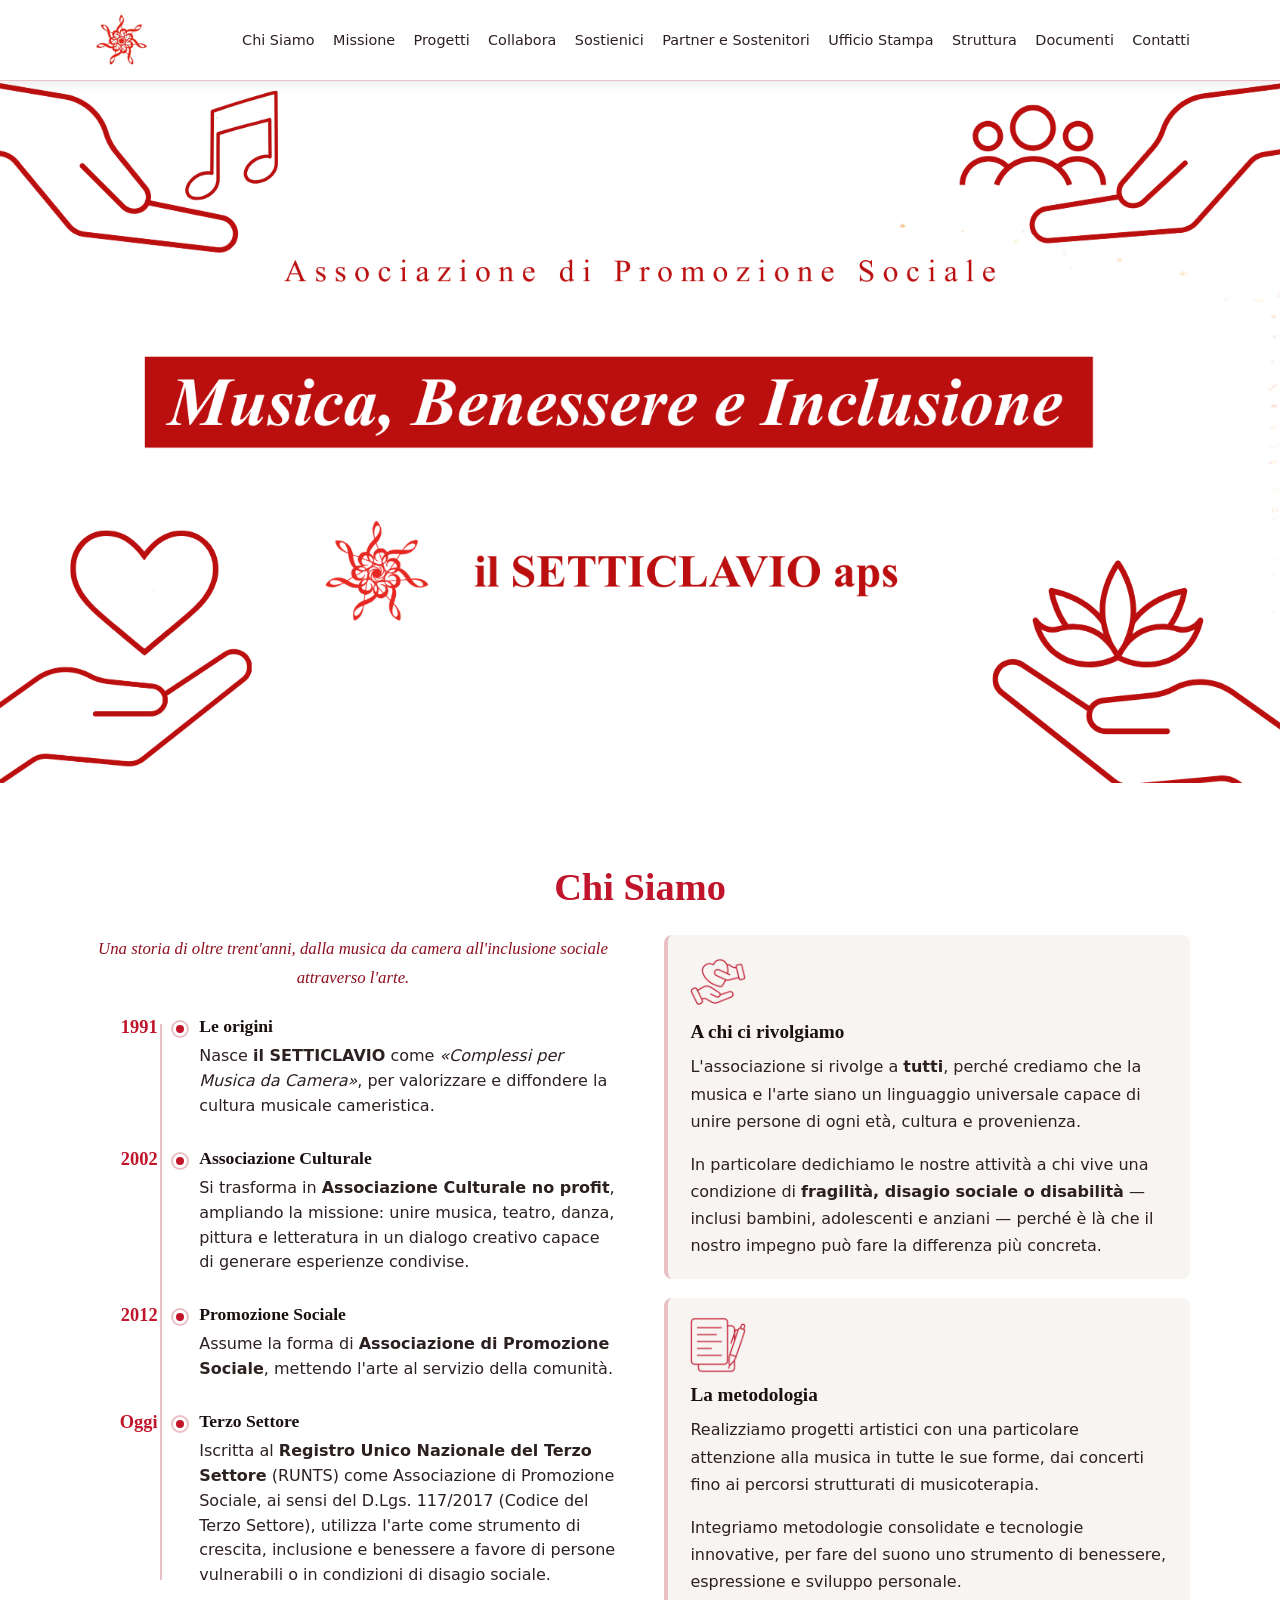
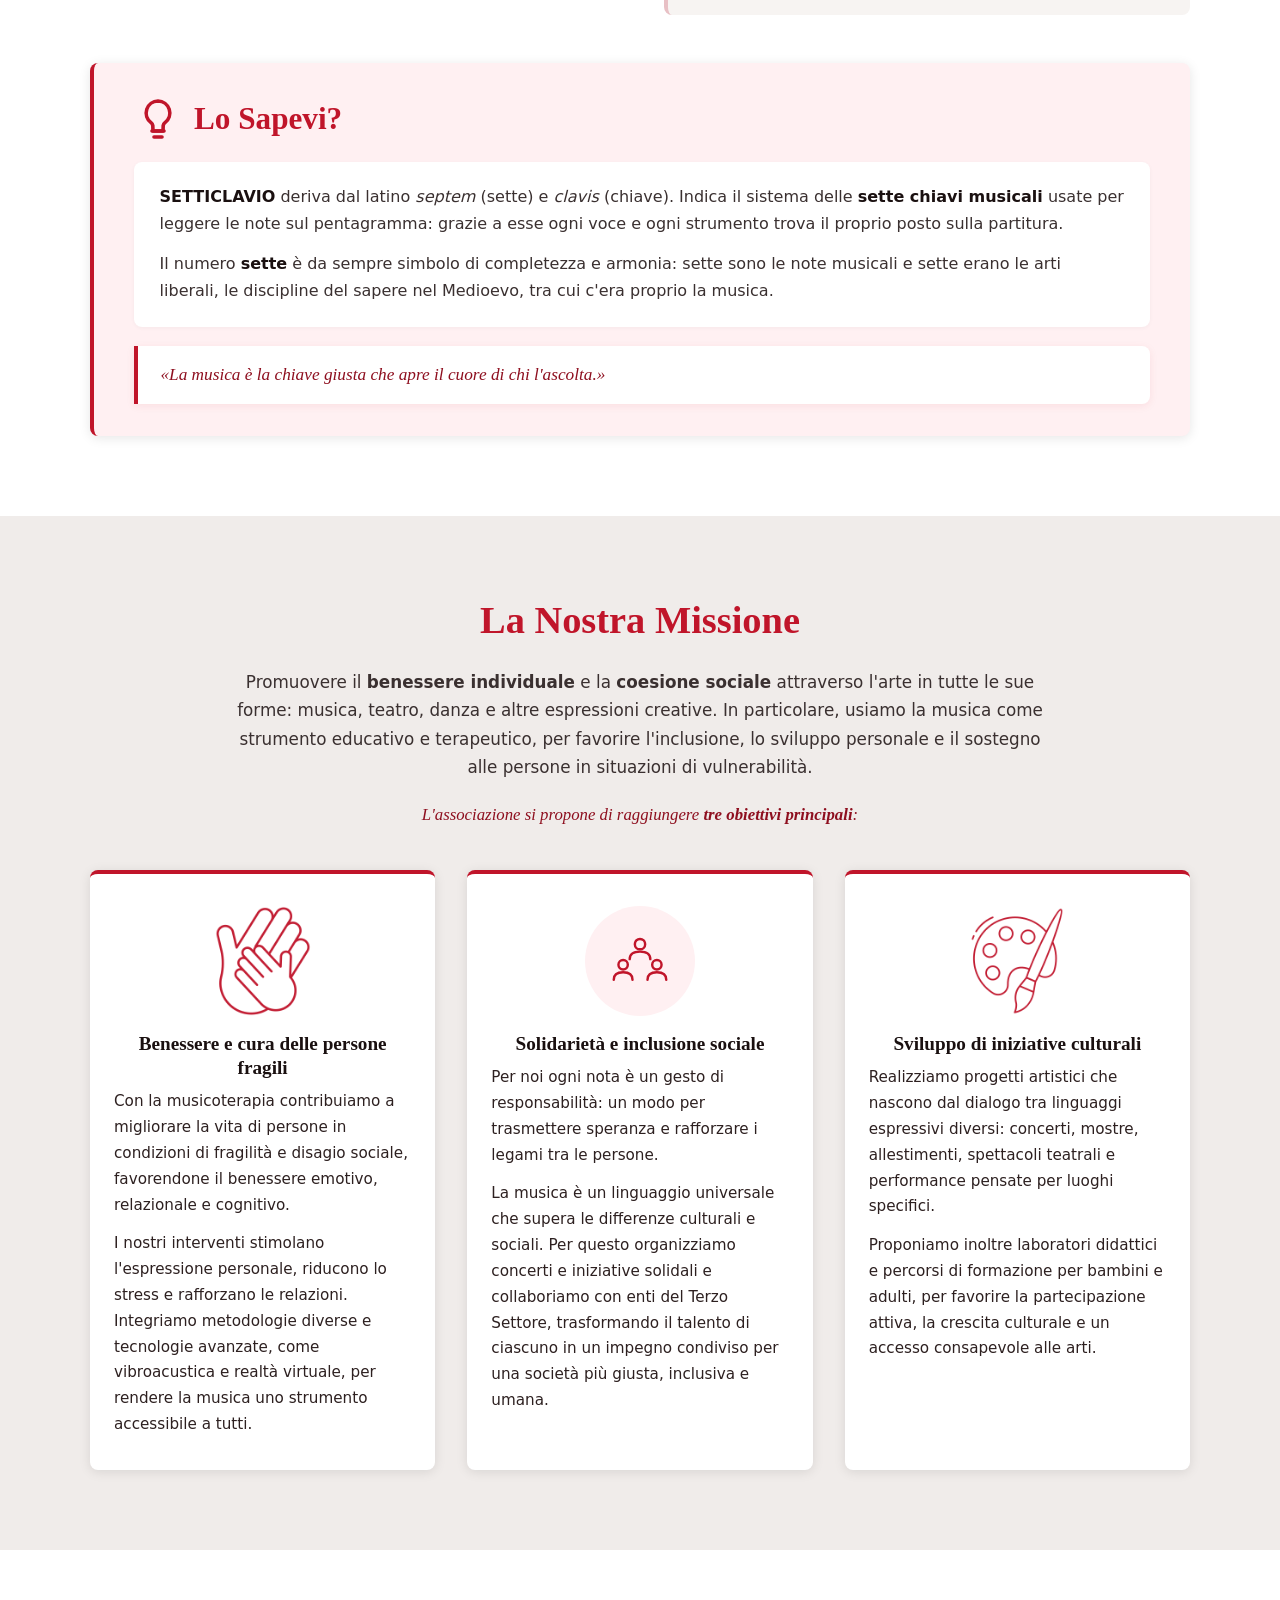
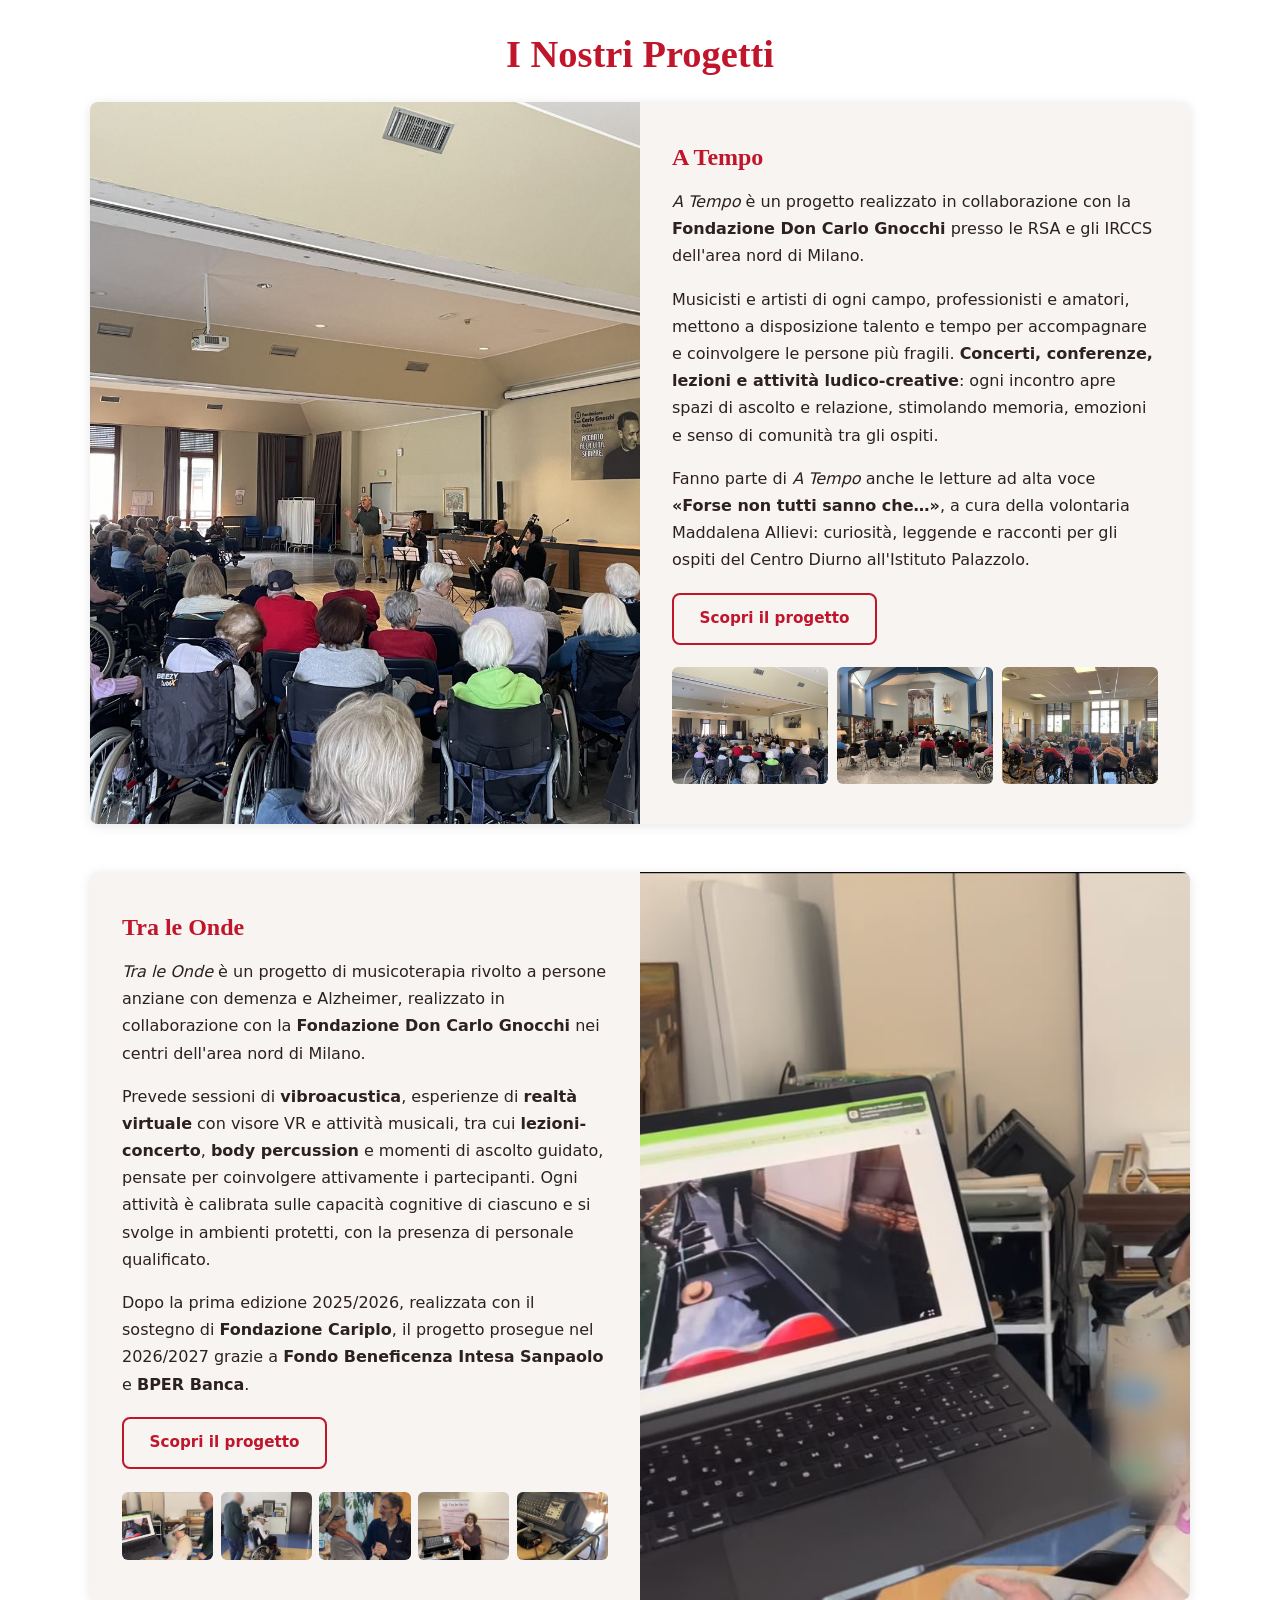
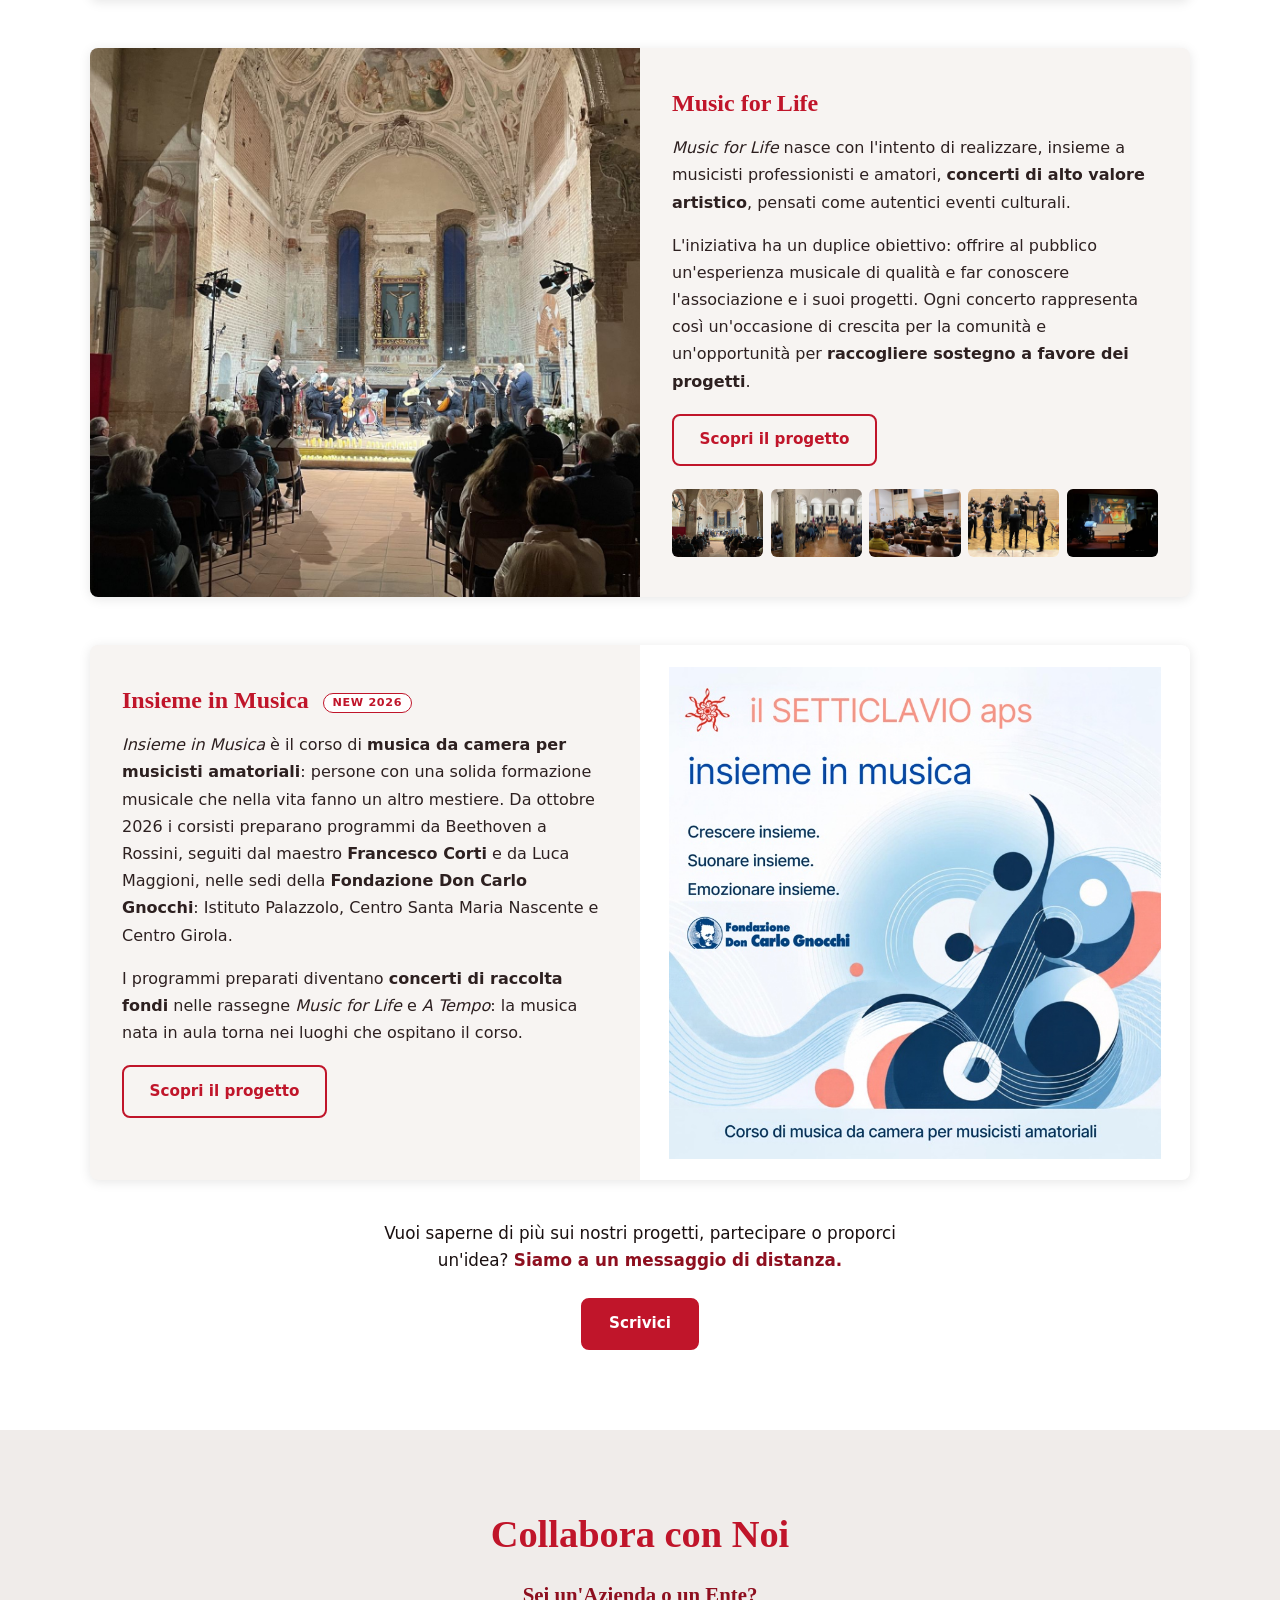
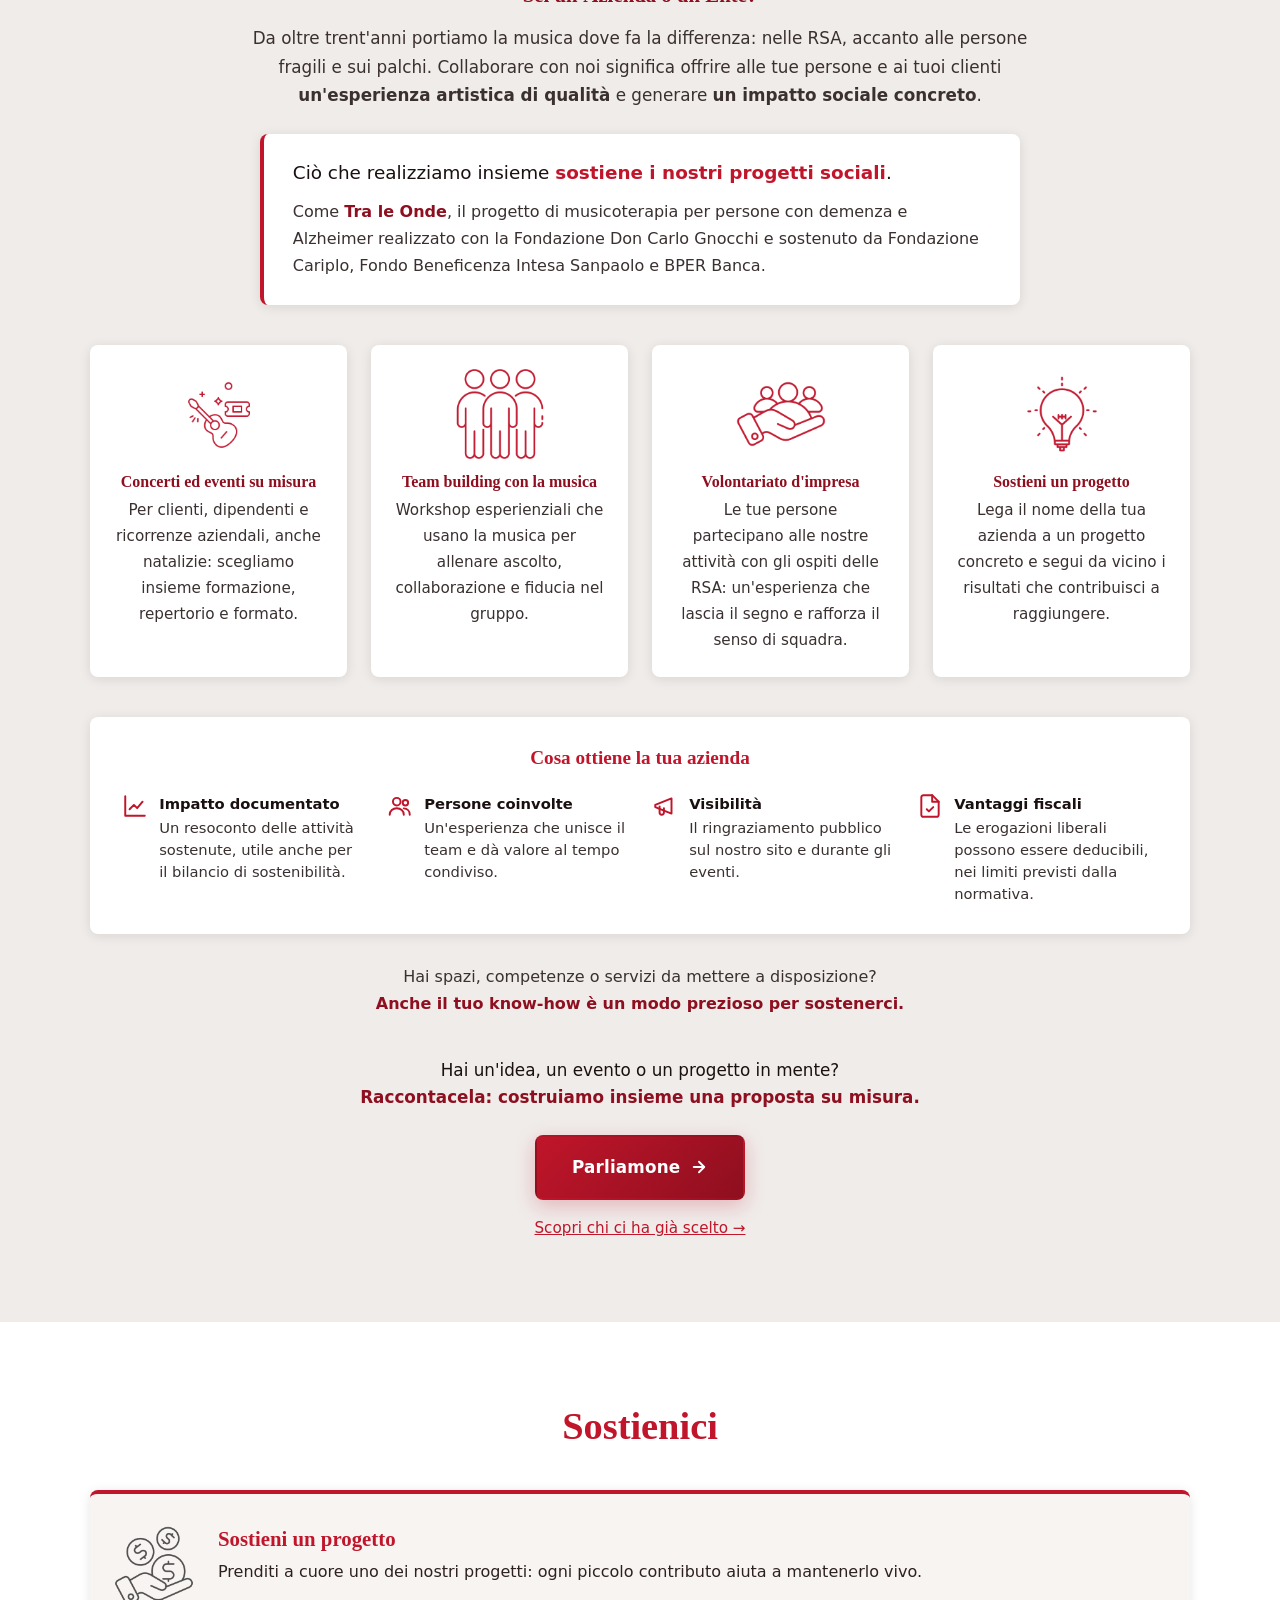
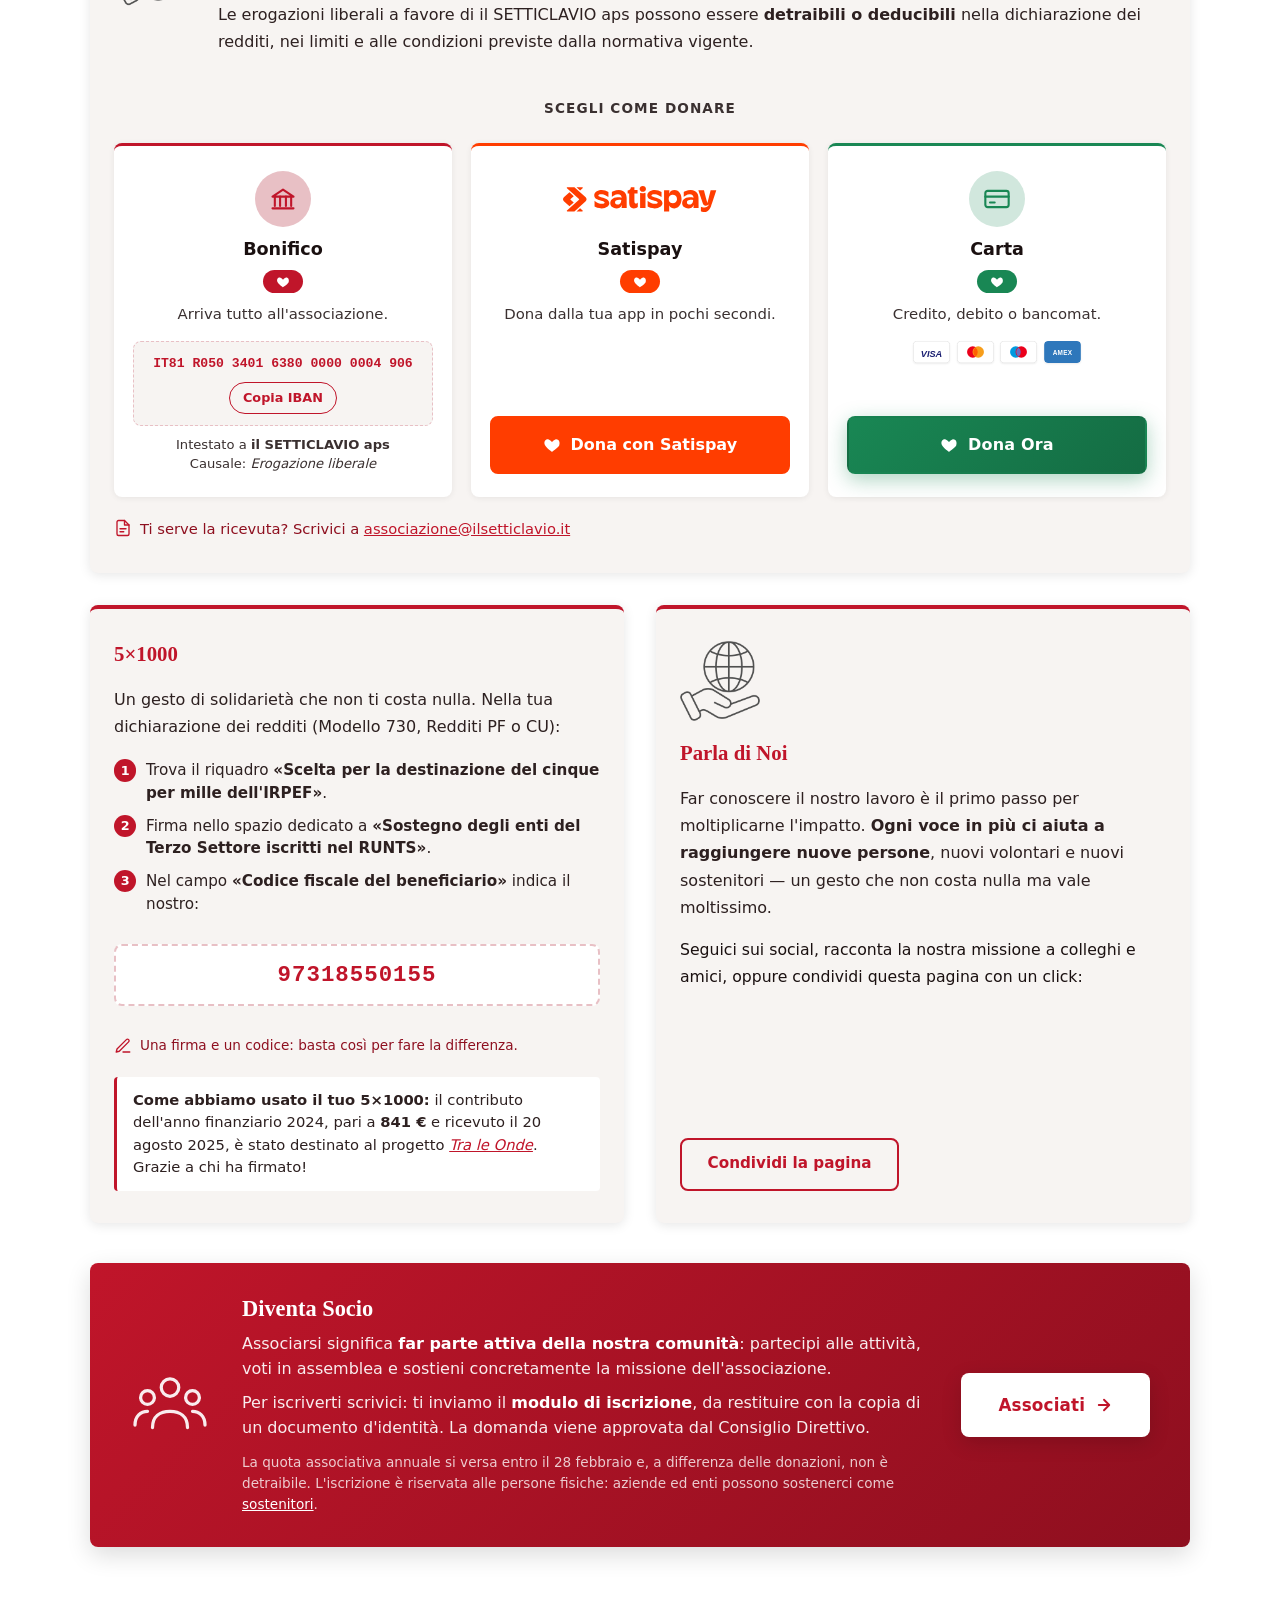
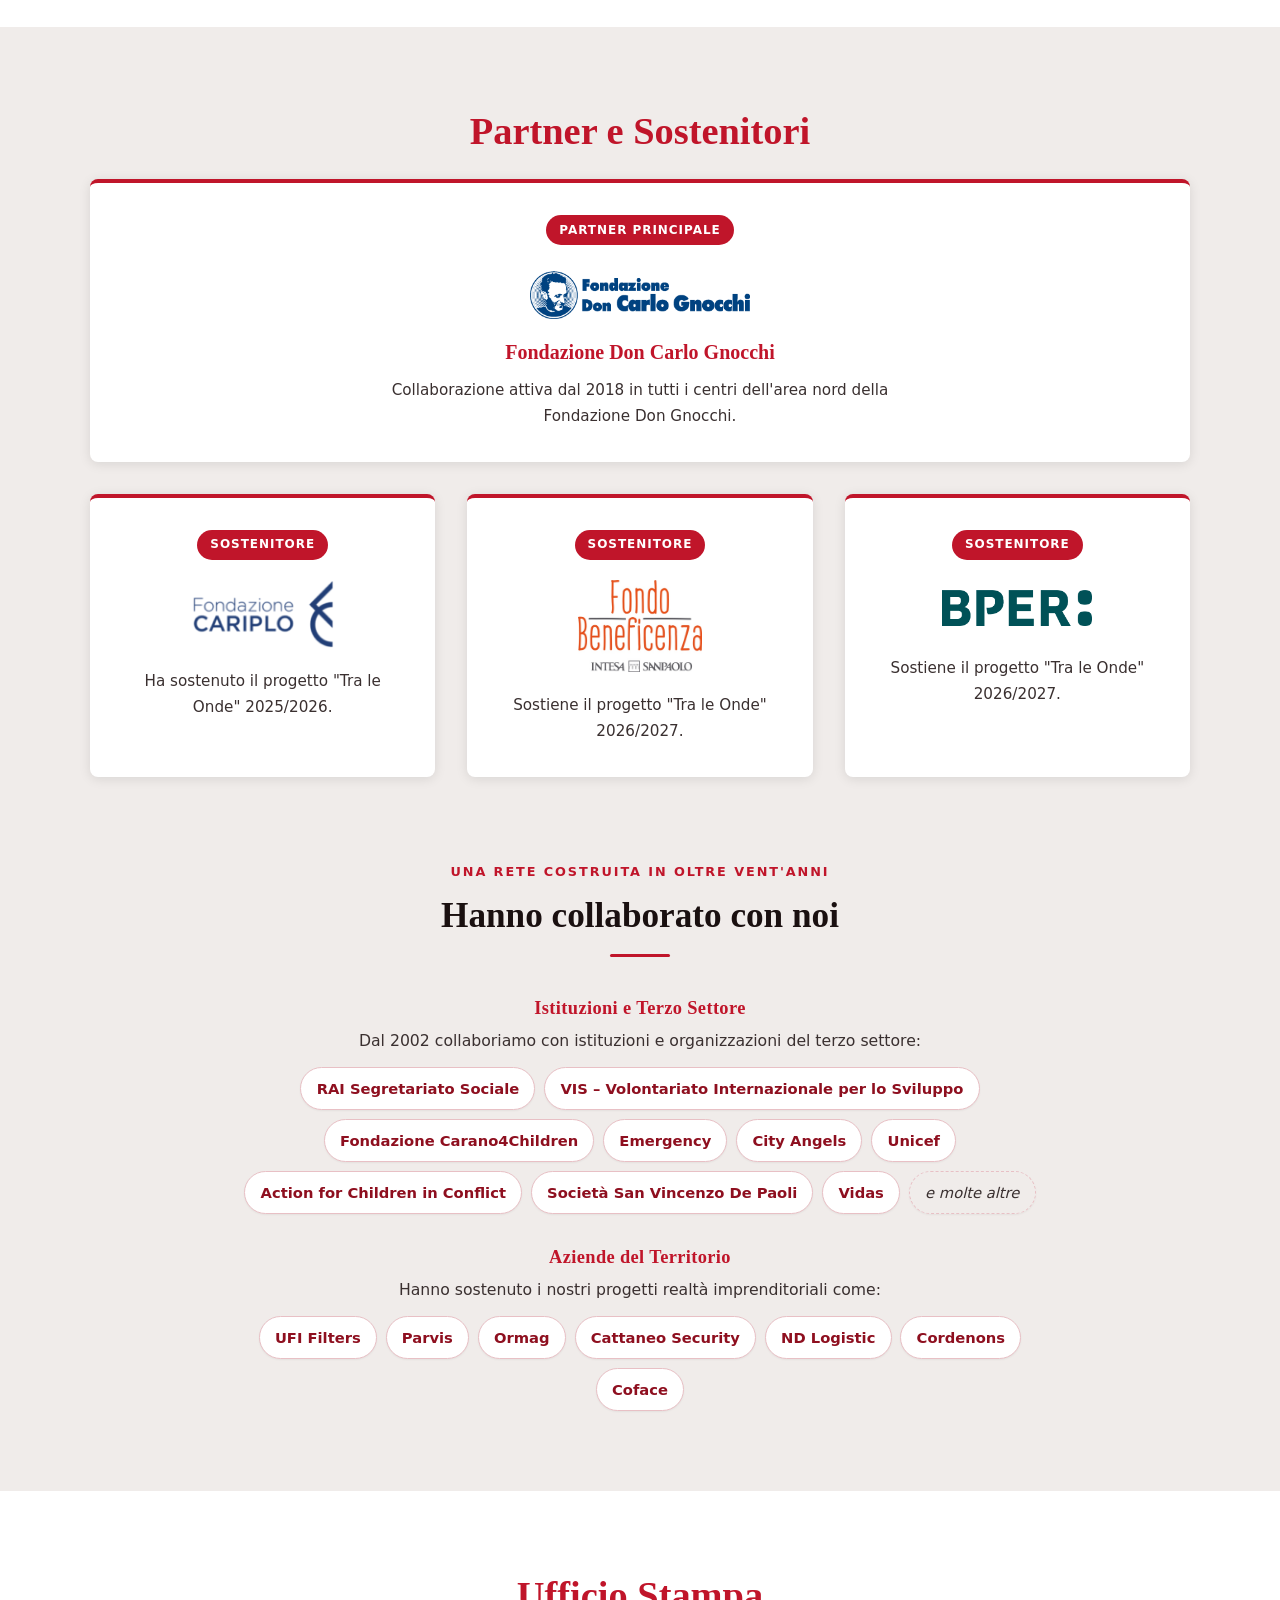
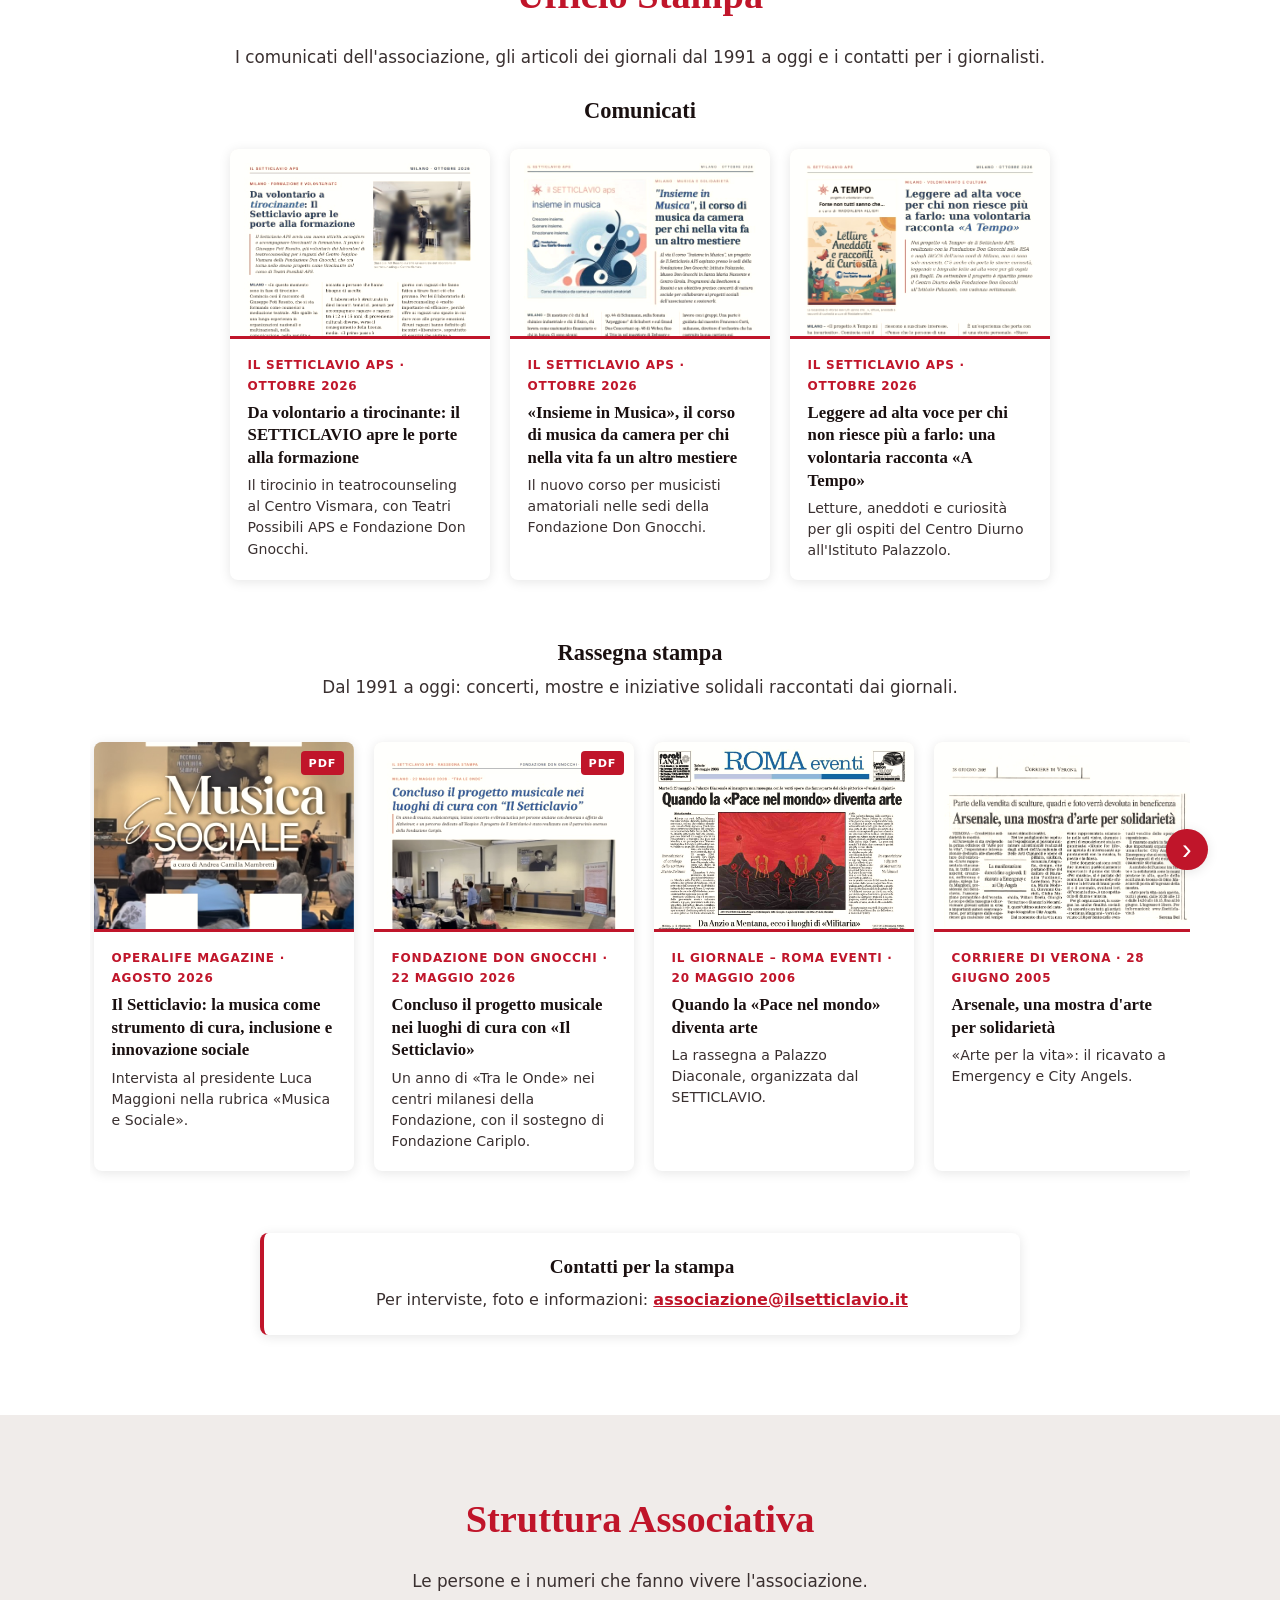
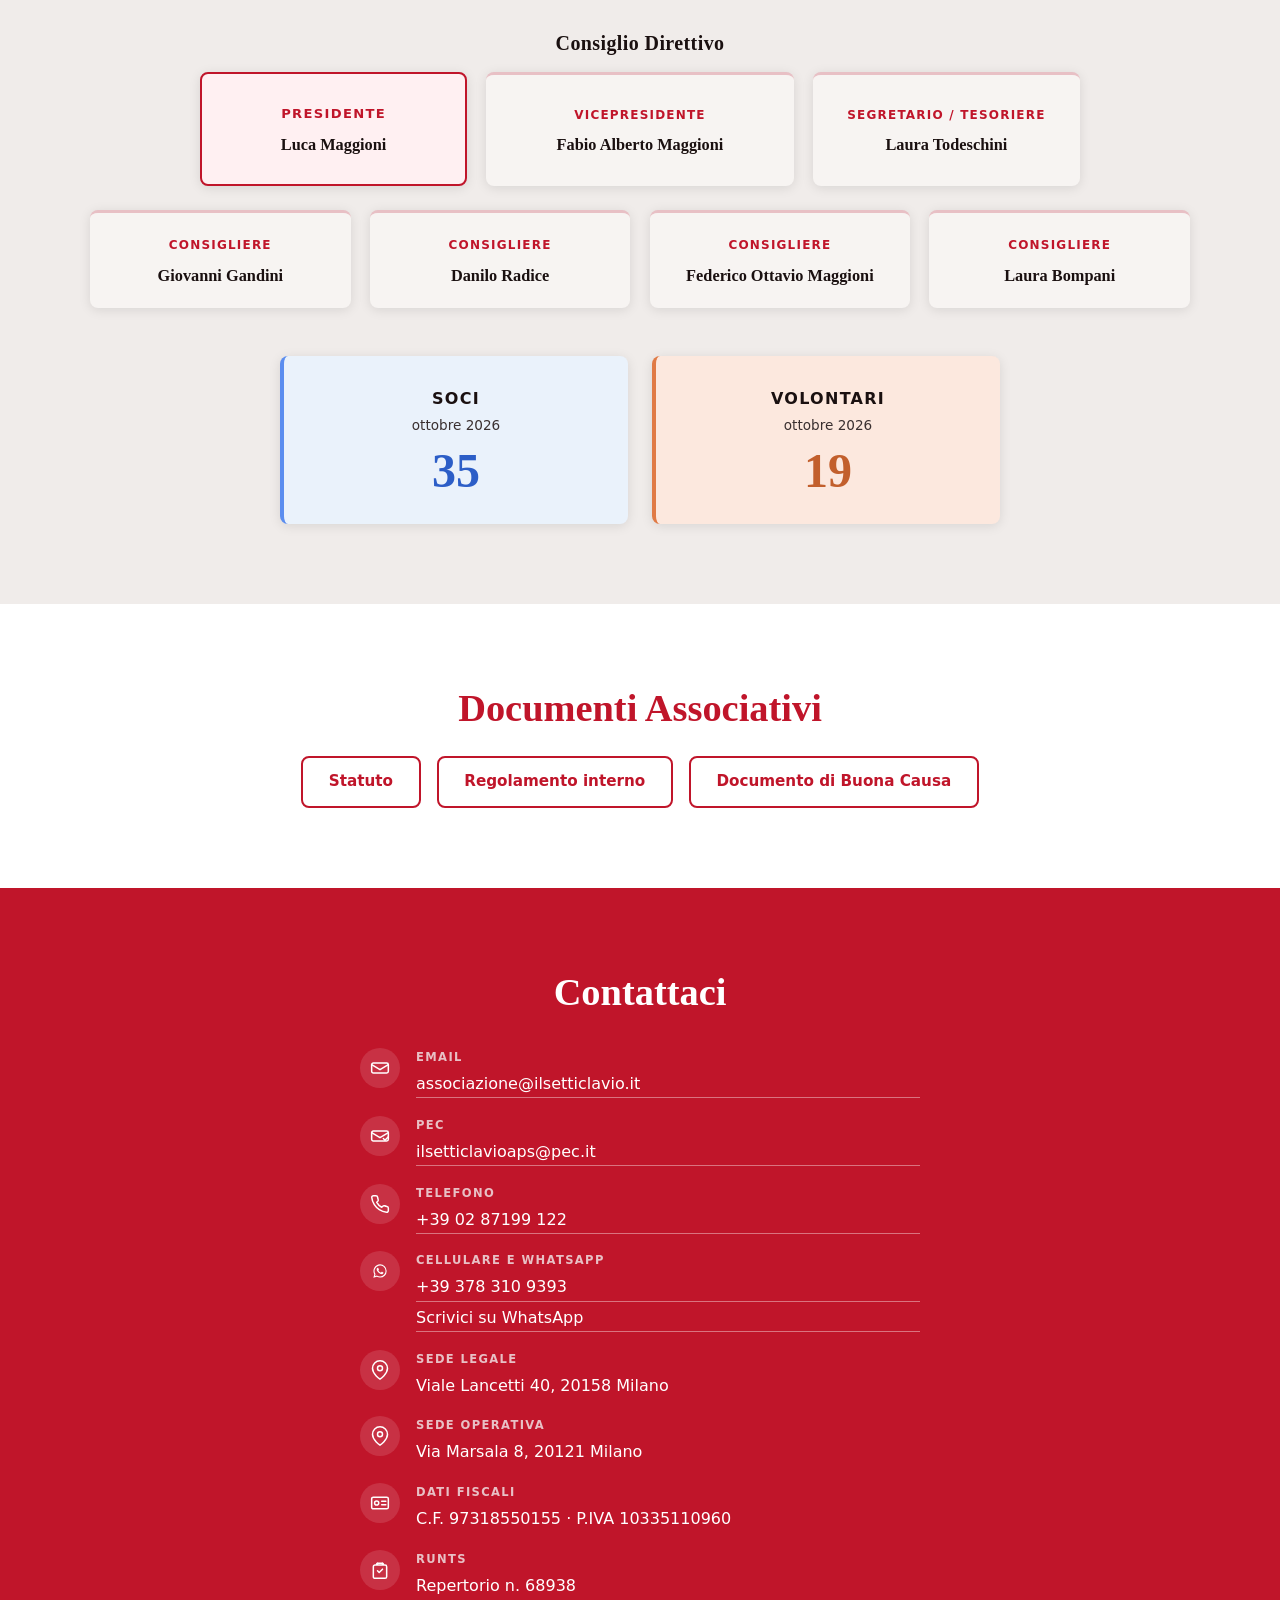
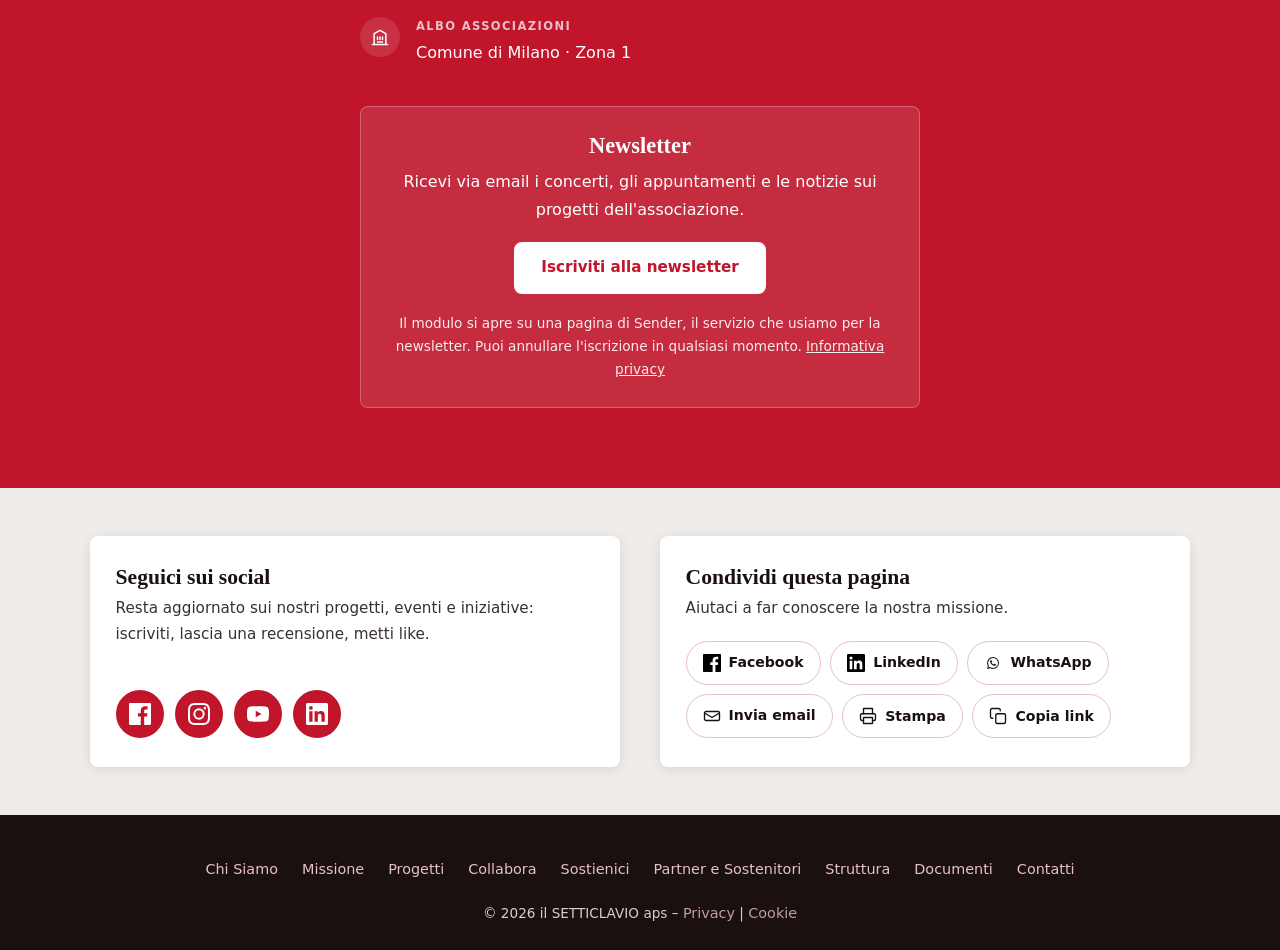
==== index.html @ abc51055 "Sito del SETTICLAVIO aps su GitHub Pages Prima pubblicazione su GitHub Pages con i file del sito di " ====
<!DOCTYPE html>
<html lang="it">
<head>
  <meta charset="UTF-8" />
  <meta name="viewport" content="width=device-width, initial-scale=1.0" />
  <title>il SETTICLAVIO aps – Musica, Benessere e Inclusione | Milano</title>
  <meta name="description" content="il SETTICLAVIO aps: musica e arte per benessere e inclusione a Milano. Musicoterapia, concerti e progetti per anziani, persone con demenza e Alzheimer." />
  <meta name="keywords" content="musicoterapia Milano, APS musica, inclusione sociale, benessere musica, Alzheimer musicoterapia, demenza musicoterapia, vibroacustica, audio binaurale, realtà virtuale terapia, concerti benefici, Fondazione Don Gnocchi, Fondazione Cariplo, terzo settore, RUNTS" />
  <meta name="author" content="il SETTICLAVIO aps" />
  <meta name="robots" content="index, follow, max-image-preview:large" />
  <meta name="theme-color" content="#c0152a" />

  <!-- Open Graph (Facebook, LinkedIn, WhatsApp) -->
  <meta property="og:site_name" content="il SETTICLAVIO aps" />
  <meta property="og:title" content="il SETTICLAVIO aps – Musica, Benessere e Inclusione" />
  <meta property="og:description" content="Promuoviamo benessere individuale e coesione sociale tramite musica, musicoterapia e arti. Progetti per anziani, persone con Alzheimer e fragilità a Milano." />
  <meta property="og:type" content="website" />
  <meta property="og:url" content="https://ilsetticlavio.it/" />
  <meta property="og:locale" content="it_IT" />
  <meta property="og:image" content="https://ilsetticlavio.it/assets/images/og-image-2026.jpg" />
  <meta property="og:image:width" content="1200" />
  <meta property="og:image:height" content="630" />
  <meta property="og:image:alt" content="il SETTICLAVIO aps – Musica, Benessere e Inclusione" />

  <!-- Twitter Card -->
  <meta name="twitter:card" content="summary_large_image" />
  <meta name="twitter:title" content="il SETTICLAVIO aps – Musica, Benessere e Inclusione" />
  <meta name="twitter:description" content="Musicoterapia immersiva, concerti benefici e progetti per anziani con Alzheimer e persone fragili. APS iscritta al RUNTS, Milano." />
  <meta name="twitter:image" content="https://ilsetticlavio.it/assets/images/og-image-2026.jpg" />

  <!-- Favicons -->
  <link rel="icon" href="favicon.ico" sizes="any" />
  <link rel="icon" type="image/png" sizes="32x32" href="assets/images/favicon-32x32.png" />
  <link rel="icon" type="image/png" sizes="16x16" href="assets/images/favicon-16x16.png" />
  <link rel="apple-touch-icon" sizes="180x180" href="assets/images/apple-touch-icon.png" />

  <link rel="canonical" href="https://ilsetticlavio.it/" />
  <link rel="stylesheet" href="assets/css/style.css?v=202611062003" />

  <!-- Schema.org NGO (NonprofitOrganization) -->
  <script type="application/ld+json">
{
  "@context": "https://schema.org",
  "@type": "NGO",
  "@id": "https://ilsetticlavio.it/#org",
  "name": "il SETTICLAVIO aps",
  "alternateName": "il SETTICLAVIO – Associazione di Promozione Sociale",
  "url": "https://ilsetticlavio.it",
  "logo": "https://ilsetticlavio.it/assets/images/Logo%20APS.jpg",
  "image": "https://ilsetticlavio.it/assets/images/og-image-2026.jpg",
  "description": "Associazione di Promozione Sociale iscritta al RUNTS che promuove benessere e inclusione sociale attraverso musica, musicoterapia e arti. Milano.",
  "email": "associazione@ilsetticlavio.it",
  "telephone": "+390287199122",
  "contactPoint": {
    "@type": "ContactPoint",
    "contactType": "ufficio stampa",
    "email": "associazione@ilsetticlavio.it",
    "availableLanguage": "it"
  },
  "taxID": "97318550155",
  "vatID": "10335110960",
  "foundingDate": "1991",
  "address": [
    {
      "@type": "PostalAddress",
      "name": "Sede legale",
      "streetAddress": "Viale Lancetti 40",
      "postalCode": "20158",
      "addressLocality": "Milano",
      "addressRegion": "MI",
      "addressCountry": "IT"
    },
    {
      "@type": "PostalAddress",
      "name": "Sede operativa",
      "streetAddress": "Via Marsala 8",
      "postalCode": "20121",
      "addressLocality": "Milano",
      "addressRegion": "MI",
      "addressCountry": "IT"
    }
  ],
  "areaServed": {
    "@type": "City",
    "name": "Milano"
  },
  "knowsAbout": [
    "Musicoterapia",
    "Vibroacustica",
    "Audio binaurale",
    "Realtà virtuale terapeutica",
    "Inclusione sociale",
    "Concerti benefici",
    "Musica e Alzheimer",
    "Musica da camera",
    "Team building musicale",
    "Volontariato d'impresa"
  ],
  "founder": {
    "@id": "https://www.lucamaggioni.it/#luca"
  },
  "member": {
    "@type": "OrganizationRole",
    "roleName": "Presidente",
    "member": {
      "@type": "Person",
      "@id": "https://www.lucamaggioni.it/#luca",
      "name": "Luca Maggioni",
      "jobTitle": "Presidente del SETTICLAVIO aps, violista, consulente musicale ed esperto di vibroacustica e realtà virtuale",
      "knowsAbout": [
        "Vibroacustica",
        "Realtà virtuale con visore VR",
        "Musicoterapia",
        "Consulenza musicale",
        "Viola"
      ],
      "url": "https://www.lucamaggioni.it/",
      "sameAs": [
        "https://www.linkedin.com/in/lucamaggionimusicista/",
        "https://incd.it/"
      ]
    }
  },
  "subjectOf": [
    {
      "@type": "CreativeWork",
      "name": "A Tempo",
      "description": "Concerti, conferenze, lezioni e attività creative per gli ospiti delle RSA e degli IRCCS della Fondazione Don Carlo Gnocchi, area nord di Milano."
    },
    {
      "@type": "CreativeWork",
      "name": "Tra le Onde",
      "description": "Musicoterapia per persone anziane con demenza e Alzheimer: vibroacustica, realtà virtuale, lezioni-concerto e ascolto guidato, con la Fondazione Don Carlo Gnocchi.",
      "subjectOf": [
        {
          "@type": "VideoObject",
          "name": "TRA LE ONDE",
          "description": "Fondazione Don Gnocchi Palazzolo mercoledì 22 maggio 2024 primo test di \"TRA LE ONDE\" un progetto di musicoterapia immersiva, esito positivo. Il progetto realizza percorsi di musicoterapia e vibroacustica immersiva rivolti ad anziani con Alzheimer e demenza ospitati nei nuclei…",
          "thumbnailUrl": "https://i.ytimg.com/vi/8dVuPHtarcw/hqdefault.jpg",
          "uploadDate": "2024-05-23T12:00:00+02:00",
          "contentUrl": "https://www.youtube.com/watch?v=8dVuPHtarcw",
          "embedUrl": "https://www.youtube.com/embed/8dVuPHtarcw",
          "duration": "PT180S"
        },
        {
          "@type": "VideoObject",
          "name": "Progetto \"Tra le onde\" Sessione di vibroacustica centro Palazzolo",
          "description": "Progetto \"Tra le onde\" Sessione di vibroacustica centro Palazzolo",
          "thumbnailUrl": "https://i.ytimg.com/vi/puft-iZfv_c/hqdefault.jpg",
          "uploadDate": "2026-05-22T12:00:00+02:00",
          "contentUrl": "https://www.youtube.com/watch?v=puft-iZfv_c",
          "embedUrl": "https://www.youtube.com/embed/puft-iZfv_c",
          "duration": "PT182S"
        },
        {
          "@type": "VideoObject",
          "name": "Progetto \"Tra le onde\" Sessione realtà virtuale centro Girola",
          "description": "Progetto \"Tra le onde\" Sessione realtà virtuale centro Girola",
          "thumbnailUrl": "https://i.ytimg.com/vi/lvRMrp0w3bg/hqdefault.jpg",
          "uploadDate": "2026-05-22T12:00:00+02:00",
          "contentUrl": "https://www.youtube.com/watch?v=lvRMrp0w3bg",
          "embedUrl": "https://www.youtube.com/embed/lvRMrp0w3bg",
          "duration": "PT63S"
        },
        {
          "@type": "VideoObject",
          "name": "Progetto \"Tra le onde\" centro Palazzolo sessione di realtà virtuale",
          "description": "Progetto \"Tra le onde\" centro Palazzolo sessione di realtà virtuale",
          "thumbnailUrl": "https://i.ytimg.com/vi/J92fRQUP9e0/hqdefault.jpg",
          "uploadDate": "2026-05-22T12:00:00+02:00",
          "contentUrl": "https://www.youtube.com/watch?v=J92fRQUP9e0",
          "embedUrl": "https://www.youtube.com/embed/J92fRQUP9e0",
          "duration": "PT128S"
        },
        {
          "@type": "VideoObject",
          "name": "Progetto Tra le Onde intervista a Vanessa Grieco musicoterapeuta.",
          "description": "Progetto Tra le Onde intervista a Vanessa Grieco musicoterapeuta.",
          "thumbnailUrl": "https://i.ytimg.com/vi/wjMnZjuZ25E/hqdefault.jpg",
          "uploadDate": "2025-12-17T12:00:00+01:00",
          "contentUrl": "https://www.youtube.com/watch?v=wjMnZjuZ25E",
          "embedUrl": "https://www.youtube.com/embed/wjMnZjuZ25E",
          "duration": "PT177S"
        },
        {
          "@type": "VideoObject",
          "name": "Intervista a Gianni Gandini musicista e musicoterapista coordinatore del progetto",
          "description": "Intervista a Gianni Gandini musicista e musicoterapista coordinatore del progetto",
          "thumbnailUrl": "https://i.ytimg.com/vi/sRH_d8bfVvg/hqdefault.jpg",
          "uploadDate": "2026-05-22T12:00:00+02:00",
          "contentUrl": "https://www.youtube.com/watch?v=sRH_d8bfVvg",
          "embedUrl": "https://www.youtube.com/embed/sRH_d8bfVvg",
          "duration": "PT212S"
        }
      ]
    },
    {
      "@type": "CreativeWork",
      "name": "Music for Life",
      "description": "Concerti di alto valore artistico con musicisti professionisti e amatori, per raccogliere sostegno ai progetti dell'associazione."
    },
    {
      "@type": "CreativeWork",
      "name": "Insieme in Musica",
      "description": "Corso di musica da camera per musicisti amatoriali nelle sedi della Fondazione Don Carlo Gnocchi, dal 2026."
    }
  ],
  "sameAs": [
    "https://www.facebook.com/ilsetticlavioaps/",
    "https://www.instagram.com/ilsetticlavioaps/",
    "https://www.youtube.com/channel/UCIvSJoJzQL6KwwIrzW5JLLg"
  ]
}
</script>
</head>

<body>

  <!-- ========== HEADER ========== -->
  <header class="site-header" id="top">
    <div class="container header-inner">
      <a href="#top" class="logo" aria-label="il SETTICLAVIO aps – homepage">
        <img src="assets/images/logo-header.jpg" alt="il SETTICLAVIO aps – logo" width="66" height="56" />
      </a>

      <button class="nav-toggle" id="navToggle" aria-expanded="false" aria-controls="mainNav" aria-label="Apri menu">
        <span></span><span></span><span></span>
      </button>

      <nav class="main-nav" id="mainNav" aria-label="Navigazione principale">
        <ul>
          <li><a href="#chi-siamo">Chi Siamo</a></li>
          <li><a href="#missione">Missione</a></li>
          <li><a href="#progetti">Progetti</a></li>
          <li><a href="#collabora">Collabora</a></li>
          <li><a href="#sostienici">Sostienici</a></li>
          <li><a href="#partner">Partner e Sostenitori</a></li>
          <li><a href="#ufficio-stampa">Ufficio Stampa</a></li>
          <li><a href="#struttura">Struttura</a></li>
          <li><a href="#documenti">Documenti</a></li>
          <li><a href="#contatti">Contatti</a></li>
        </ul>
      </nav>
    </div>
  </header>

  <main id="main">

    <!-- ========== HERO ========== -->
    <section class="hero" aria-label="Sezione introduttiva">
      <h1 class="sr-only">Musica, Benessere e Inclusione</h1>
      <img class="hero-image"
           src="assets/images/Home_aps.png"
           alt="il SETTICLAVIO – Musica, Benessere e Inclusione"
           width="1694" height="929"
           fetchpriority="high" />
    </section>

    <!-- ========== CHI SIAMO ========== -->
    <section class="section" id="chi-siamo">
      <div class="container">
        <h2>Chi Siamo</h2>
        <div class="two-col">
          <div>
            <p class="section-lead">Una storia di oltre trent'anni, dalla musica da camera all'inclusione sociale attraverso l'arte.</p>
            <ol class="timeline">
              <li>
                <span class="timeline-year">1991</span>
                <div class="timeline-body">
                  <h3>Le origini</h3>
                  <p>Nasce <strong>il SETTICLAVIO</strong> come <em>«Complessi per Musica da Camera»</em>, per valorizzare e diffondere la cultura musicale cameristica.</p>
                </div>
              </li>
              <li>
                <span class="timeline-year">2002</span>
                <div class="timeline-body">
                  <h3>Associazione Culturale</h3>
                  <p>Si trasforma in <strong>Associazione Culturale no profit</strong>, ampliando la missione: unire musica, teatro, danza, pittura e letteratura in un dialogo creativo capace di generare esperienze condivise.</p>
                </div>
              </li>
              <li>
                <span class="timeline-year">2012</span>
                <div class="timeline-body">
                  <h3>Promozione Sociale</h3>
                  <p>Assume la forma di <strong>Associazione di Promozione Sociale</strong>, mettendo l'arte al servizio della comunità.</p>
                </div>
              </li>
              <li>
                <span class="timeline-year">Oggi</span>
                <div class="timeline-body">
                  <h3>Terzo Settore</h3>
                  <p>Iscritta al <strong>Registro Unico Nazionale del Terzo Settore</strong> (RUNTS) come Associazione di Promozione Sociale, ai sensi del D.Lgs. 117/2017 (Codice del Terzo Settore), utilizza l'arte come strumento di crescita, inclusione e benessere a favore di persone vulnerabili o in condizioni di disagio sociale.</p>
                </div>
              </li>
            </ol>
          </div>
          <div class="cards-small">
            <div class="card-small">
              <img class="card-icon" src="assets/images/Chi-Sosteniamo-il-SETTICLAVIO-aps.png" alt="Chi sosteniamo: anziani, persone con demenza, Alzheimer e fragilità" loading="lazy" />
              <h3>A chi ci rivolgiamo</h3>
              <p>L'associazione si rivolge a <strong>tutti</strong>, perché crediamo che la musica e l'arte siano un linguaggio universale capace di unire persone di ogni età, cultura e provenienza.</p>
              <p>In particolare dedichiamo le nostre attività a chi vive una condizione di <strong>fragilità, disagio sociale o disabilità</strong> — inclusi bambini, adolescenti e anziani — perché è là che il nostro impegno può fare la differenza più concreta.</p>
            </div>
            <div class="card-small">
              <img class="card-icon" src="assets/images/La-Metodologia-il-SETTICLAVIO-aps.png" alt="La metodologia del SETTICLAVIO aps: musica, musicoterapia e arte" loading="lazy" />
              <h3>La metodologia</h3>
              <p>Realizziamo progetti artistici con una particolare attenzione alla musica in tutte le sue forme, dai concerti fino ai percorsi strutturati di musicoterapia.</p>
              <p>Integriamo metodologie consolidate e tecnologie innovative, per fare del suono uno strumento di benessere, espressione e sviluppo personale.</p>
            </div>
          </div>
        </div>

        <aside class="did-you-know" aria-label="Curiosità sul nome SETTICLAVIO">
          <h3 class="dyk-title">
            <svg class="dyk-icon" width="48" height="48" viewBox="0 0 24 24" fill="none" stroke="currentColor" stroke-width="1.8" stroke-linecap="round" stroke-linejoin="round" aria-hidden="true">
              <path d="M9 18h6"/>
              <path d="M10 21h4"/>
              <path d="M12 3a6 6 0 0 0-3.5 10.8c.5.4.8.9.9 1.5L9.5 18h5l.1-2.7c.1-.6.4-1.1.9-1.5A6 6 0 0 0 12 3z"/>
            </svg>
            Lo Sapevi?
          </h3>
          <div class="dyk-body">
            <p><strong>SETTICLAVIO</strong> deriva dal latino <em>septem</em> (sette) e <em>clavis</em> (chiave). Indica il sistema delle <strong>sette chiavi musicali</strong> usate per leggere le note sul pentagramma: grazie a esse ogni voce e ogni strumento trova il proprio posto sulla partitura.</p>
            <p>Il numero <strong>sette</strong> è da sempre simbolo di completezza e armonia: sette sono le note musicali e sette erano le arti liberali, le discipline del sapere nel Medioevo, tra cui c'era proprio la musica.</p>
          </div>
          <blockquote class="setticlavio-quote">«La musica è la chiave giusta che apre il cuore di chi l'ascolta.»</blockquote>
        </aside>
      </div>
    </section>

    <!-- ========== VALORI ========== -->
    <section class="section section-alt" id="missione" aria-label="La nostra missione">
      <div class="container">
        <h2>La Nostra Missione</h2>
        <p class="section-intro">Promuovere il <strong>benessere individuale</strong> e la <strong>coesione sociale</strong> attraverso l'arte in tutte le sue forme: musica, teatro, danza e altre espressioni creative. In particolare, usiamo la musica come strumento educativo e terapeutico, per favorire l'inclusione, lo sviluppo personale e il sostegno alle persone in situazioni di vulnerabilità.</p>
        <p class="section-lead">L'associazione si propone di raggiungere <strong>tre obiettivi principali</strong>:</p>
        <div class="three-col">
          <div class="value-card">
            <img class="value-img" src="assets/images/benessere-e-cura-persone-fragili-il-SETTICLAVIO-aps.png" alt="Benessere e cura delle persone fragili con la musica" loading="lazy" />
            <h3>Benessere e cura delle persone fragili</h3>
            <p>Con la musicoterapia contribuiamo a migliorare la vita di persone in condizioni di fragilità e disagio sociale, favorendone il benessere emotivo, relazionale e cognitivo.</p>
            <p>I nostri interventi stimolano l'espressione personale, riducono lo stress e rafforzano le relazioni. Integriamo metodologie diverse e tecnologie avanzate, come vibroacustica e realtà virtuale, per rendere la musica uno strumento accessibile a tutti.</p>
          </div>
          <div class="value-card">
            <div class="value-icon" aria-hidden="true">
              <svg xmlns="http://www.w3.org/2000/svg" viewBox="0 0 64 64" fill="none" stroke="currentColor" stroke-width="2.6" stroke-linecap="round" stroke-linejoin="round">
                <circle cx="32" cy="14" r="5.5"/>
                <path d="M21 30 C 21 24, 26 22, 32 22 C 38 22, 43 24, 43 30"/>
                <circle cx="14" cy="36" r="5"/>
                <path d="M4 52 C 4 46, 9 44, 14 44 C 19 44, 24 46, 24 52"/>
                <circle cx="50" cy="36" r="5"/>
                <path d="M40 52 C 40 46, 45 44, 50 44 C 55 44, 60 46, 60 52"/>
              </svg>
            </div>
            <h3>Solidarietà e inclusione sociale</h3>
            <p>Per noi ogni nota è un gesto di responsabilità: un modo per trasmettere speranza e rafforzare i legami tra le persone.</p>
            <p>La musica è un linguaggio universale che supera le differenze culturali e sociali. Per questo organizziamo concerti e iniziative solidali e collaboriamo con enti del Terzo Settore, trasformando il talento di ciascuno in un impegno condiviso per una società più giusta, inclusiva e umana.</p>
          </div>
          <div class="value-card">
            <img class="value-img" src="assets/images/iniziative-culturali-il-SETTICLAVIO-aps.png" alt="Iniziative culturali del SETTICLAVIO aps a Milano" loading="lazy" />
            <h3>Sviluppo di iniziative culturali</h3>
            <p>Realizziamo progetti artistici che nascono dal dialogo tra linguaggi espressivi diversi: concerti, mostre, allestimenti, spettacoli teatrali e performance pensate per luoghi specifici.</p>
            <p>Proponiamo inoltre laboratori didattici e percorsi di formazione per bambini e adulti, per favorire la partecipazione attiva, la crescita culturale e un accesso consapevole alle arti.</p>
          </div>
        </div>
      </div>
    </section>

    <!-- ========== PROGETTI ========== -->
    <section class="section" id="progetti">
      <div class="container">
        <h2>I Nostri Progetti</h2>
        <div class="project-list">

          <article class="project-card">
            <a class="project-img project-img--photo" href="assets/images/progetti/a-tempo/concerto-centro-girola.jpg" data-gallery="a-tempo" data-caption="Concerto per gli ospiti del Centro Girola – Fondazione Don Gnocchi, Milano" style="background-image: url('assets/images/progetti/a-tempo/concerto-centro-girola.jpg'); background-position: center 70%" aria-label="Concerto per gli ospiti del Centro Girola: apri la galleria"></a>
            <div class="project-body">
              <h3>A Tempo</h3>
              <p><em>A Tempo</em> è un progetto realizzato in collaborazione con la <strong>Fondazione Don Carlo Gnocchi</strong> presso le RSA e gli IRCCS dell'area nord di Milano.</p>
              <p>Musicisti e artisti di ogni campo, professionisti e amatori, mettono a disposizione talento e tempo per accompagnare e coinvolgere le persone più fragili. <strong>Concerti, conferenze, lezioni e attività ludico-creative</strong>: ogni incontro apre spazi di ascolto e relazione, stimolando memoria, emozioni e senso di comunità tra gli ospiti.</p>
              <p>Fanno parte di <em>A Tempo</em> anche le letture ad alta voce <strong>«Forse non tutti sanno che…»</strong>, a cura della volontaria Maddalena Allievi: curiosità, leggende e racconti per gli ospiti del Centro Diurno all'Istituto Palazzolo.</p>
              <p class="project-more"><a href="progetti/a-tempo/" class="btn btn-outline">Scopri il progetto</a></p>
              <div class="project-gallery" aria-label="Foto del progetto A Tempo">
                <a href="assets/images/progetti/a-tempo/concerto-centro-girola.jpg" data-gallery="a-tempo" data-caption="Concerto per gli ospiti del Centro Girola – Fondazione Don Gnocchi, Milano"><img src="assets/images/progetti/a-tempo/concerto-centro-girola-mini.jpg" alt="Concerto per gli ospiti del Centro Girola" loading="lazy" width="560" height="420" /></a>
                <a href="assets/images/progetti/a-tempo/concerto-museo-santa-maria-nascente.jpg" data-gallery="a-tempo" data-caption="Concerto del sabato al Museo del Centro Santa Maria Nascente, aperto a ospiti e cittadini"><img src="assets/images/progetti/a-tempo/concerto-museo-santa-maria-nascente-mini.jpg" alt="Concerto al Museo del Centro Santa Maria Nascente" loading="lazy" width="560" height="420" /></a>
                <a href="assets/images/progetti/a-tempo/letture-istituto-palazzolo.jpg" data-gallery="a-tempo" data-caption="Letture «Forse non tutti sanno che…» al Centro Diurno dell'Istituto Palazzolo"><img src="assets/images/progetti/a-tempo/letture-istituto-palazzolo-mini.jpg" alt="Letture ad alta voce al Centro Diurno dell'Istituto Palazzolo" loading="lazy" width="560" height="420" /></a>
              </div>
            </div>
          </article>

          <article class="project-card project-card--reverse">
            <a class="project-img project-img--photo" href="assets/images/progetti/tra-le-onde/realta-virtuale-venezia.jpg" data-gallery="tra-le-onde" data-caption="Tra le Onde: una passeggiata virtuale in gondola per le vie di Venezia con il visore" style="background-image: url('assets/images/progetti/tra-le-onde/realta-virtuale-venezia.jpg'); background-position: 22% center" aria-label="Realtà virtuale con il visore: apri la galleria"></a>
            <div class="project-body">
              <h3>Tra le Onde</h3>
              <p><em>Tra le Onde</em> è un progetto di musicoterapia rivolto a persone anziane con demenza e Alzheimer, realizzato in collaborazione con la <strong>Fondazione Don Carlo Gnocchi</strong> nei centri dell'area nord di Milano.</p>
              <p>Prevede sessioni di <strong>vibroacustica</strong>, esperienze di <strong>realtà virtuale</strong> con visore VR e attività musicali, tra cui <strong>lezioni-concerto</strong>, <strong>body percussion</strong> e momenti di ascolto guidato, pensate per coinvolgere attivamente i partecipanti. Ogni attività è calibrata sulle capacità cognitive di ciascuno e si svolge in ambienti protetti, con la presenza di personale qualificato.</p>
              <p>Dopo la prima edizione 2025/2026, realizzata con il sostegno di <strong>Fondazione Cariplo</strong>, il progetto prosegue nel 2026/2027 grazie a <strong>Fondo Beneficenza Intesa Sanpaolo</strong> e <strong>BPER Banca</strong>.</p>
              <p class="project-more"><a href="progetti/tra-le-onde/" class="btn btn-outline">Scopri il progetto</a></p>
              <div class="project-gallery project-gallery--five" aria-label="Foto del progetto Tra le Onde">
                <a href="assets/images/progetti/tra-le-onde/realta-virtuale-venezia.jpg" data-gallery="tra-le-onde" data-caption="Tra le Onde: una passeggiata virtuale in gondola per le vie di Venezia con il visore"><img src="assets/images/progetti/tra-le-onde/realta-virtuale-venezia-mini.jpg" alt="Passeggiata virtuale a Venezia con il visore" loading="lazy" /></a>
                <a href="assets/images/progetti/tra-le-onde/realta-virtuale-visore.jpg" data-gallery="tra-le-onde" data-caption="Tra le Onde: un'esperienza di realtà virtuale durante una sessione di musicoterapia"><img src="assets/images/progetti/tra-le-onde/realta-virtuale-visore-mini.jpg" alt="Esperienza di realtà virtuale in carrozzina" loading="lazy" /></a>
                <a href="assets/images/progetti/tra-le-onde/realta-virtuale-sorriso.jpg" data-gallery="tra-le-onde" data-caption="Tra le Onde: un momento di gioia durante un'esperienza immersiva"><img src="assets/images/progetti/tra-le-onde/realta-virtuale-sorriso-mini.jpg" alt="Un momento di gioia con il visore" loading="lazy" /></a>
                <a href="assets/images/progetti/tra-le-onde/musicoterapista-roll-up.jpg" data-gallery="tra-le-onde" data-caption="Tra le Onde: la musicoterapista presenta il progetto, edizione maggio 2025 – aprile 2026"><img src="assets/images/progetti/tra-le-onde/musicoterapista-roll-up-mini.jpg" alt="La musicoterapista accanto al roll-up del progetto" loading="lazy" /></a>
                <a href="assets/images/progetti/tra-le-onde/carrello-vibroacustica.jpg" data-gallery="tra-le-onde" data-caption="Tra le Onde: il carrello per la vibroacustica, con mixer e trasduttore di vibrazioni"><img src="assets/images/progetti/tra-le-onde/carrello-vibroacustica-mini.jpg" alt="Carrello per la vibroacustica" loading="lazy" /></a>
              </div>
            </div>
          </article>

          <article class="project-card">
            <a class="project-img project-img--photo" href="assets/images/progetti/music-for-life/concerto-chiesa-affrescata.jpg" data-gallery="music-for-life" data-caption="Music for Life: concerto di musica antica in una chiesa affrescata" style="background-image: url('assets/images/progetti/music-for-life/concerto-chiesa-affrescata.jpg'); background-position: center 60%" aria-label="Concerto Music for Life: apri la galleria"></a>
            <div class="project-body">
              <h3>Music for Life</h3>
              <p><em>Music for Life</em> nasce con l'intento di realizzare, insieme a musicisti professionisti e amatori, <strong>concerti di alto valore artistico</strong>, pensati come autentici eventi culturali.</p>
              <p>L'iniziativa ha un duplice obiettivo: offrire al pubblico un'esperienza musicale di qualità e far conoscere l'associazione e i suoi progetti. Ogni concerto rappresenta così un'occasione di crescita per la comunità e un'opportunità per <strong>raccogliere sostegno a favore dei progetti</strong>.</p>
              <p class="project-more"><a href="progetti/music-for-life/" class="btn btn-outline">Scopri il progetto</a></p>
              <div class="project-gallery project-gallery--five" aria-label="Foto del progetto Music for Life">
                <a href="assets/images/progetti/music-for-life/concerto-chiesa-affrescata.jpg" data-gallery="music-for-life" data-caption="Music for Life: concerto di musica antica in una chiesa affrescata"><img src="assets/images/progetti/music-for-life/concerto-chiesa-affrescata-mini.jpg" alt="Concerto di musica antica in una chiesa affrescata" loading="lazy" /></a>
                <a href="assets/images/progetti/music-for-life/concerto-sala-colonne.jpg" data-gallery="music-for-life" data-caption="Music for Life: concerto di musica da camera"><img src="assets/images/progetti/music-for-life/concerto-sala-colonne-mini.jpg" alt="Concerto di musica da camera in una sala a colonne" loading="lazy" /></a>
                <a href="assets/images/progetti/music-for-life/concerto-violino-pianoforte.jpg" data-gallery="music-for-life" data-caption="Music for Life: recital per violino e pianoforte"><img src="assets/images/progetti/music-for-life/concerto-violino-pianoforte-mini.jpg" alt="Recital per violino e pianoforte" loading="lazy" /></a>
                <a href="assets/images/progetti/music-for-life/ensemble-archi-clarinetto.jpg" data-gallery="music-for-life" data-caption="Music for Life: ensemble d'archi e clarinetto con giovani musicisti"><img src="assets/images/progetti/music-for-life/ensemble-archi-clarinetto-mini.jpg" alt="Ensemble d'archi e clarinetto" loading="lazy" /></a>
                <a href="assets/images/progetti/music-for-life/concerto-narrazione-immagini.jpg" data-gallery="music-for-life" data-caption="Music for Life: concerto-spettacolo con voce narrante e immagini proiettate"><img src="assets/images/progetti/music-for-life/concerto-narrazione-immagini-mini.jpg" alt="Concerto-spettacolo con voce narrante e immagini proiettate" loading="lazy" /></a>
              </div>
            </div>
          </article>

          <article class="project-card project-card--reverse">
            <div class="project-img project-img--iim" role="img" aria-label="Locandina del corso Insieme in Musica"></div>
            <div class="project-body">
              <h3>Insieme in Musica <span class="project-badge">New 2026</span></h3>
              <p><em>Insieme in Musica</em> è il corso di <strong>musica da camera per musicisti amatoriali</strong>: persone con una solida formazione musicale che nella vita fanno un altro mestiere. Da ottobre 2026 i corsisti preparano programmi da Beethoven a Rossini, seguiti dal maestro <strong>Francesco Corti</strong> e da Luca Maggioni, nelle sedi della <strong>Fondazione Don Carlo Gnocchi</strong>: Istituto Palazzolo, Centro Santa Maria Nascente e Centro Girola.</p>
              <p>I programmi preparati diventano <strong>concerti di raccolta fondi</strong> nelle rassegne <em>Music for Life</em> e <em>A Tempo</em>: la musica nata in aula torna nei luoghi che ospitano il corso.</p>
              <p class="project-more"><a href="progetti/insieme-in-musica/" class="btn btn-outline">Scopri il progetto</a></p>
            </div>
          </article>

        </div>
        <div class="section-cta">
          <p class="donate-prompt">Vuoi saperne di più sui nostri progetti, partecipare o proporci un'idea? <strong>Siamo a un messaggio di distanza.</strong></p>
          <a href="#contatti" class="btn btn-primary">Scrivici</a>
        </div>
      </div>
    </section>

    <!-- ========== PER LE AZIENDE ========== -->
    <section class="section section-alt" id="collabora">
      <div class="container">
        <h2>Collabora con Noi</h2>
        <h3 class="section-subtitle">Sei un'Azienda o un Ente?</h3>
        <p class="section-intro">Da oltre trent'anni portiamo la musica dove fa la differenza: nelle RSA, accanto alle persone fragili e sui palchi. Collaborare con noi significa offrire alle tue persone e ai tuoi clienti <strong>un'esperienza artistica di qualità</strong> e generare <strong>un impatto sociale concreto</strong>.</p>
        <aside class="impact-callout">
          <p class="impact-callout-lead">Ciò che realizziamo insieme <strong>sostiene i nostri progetti sociali</strong>.</p>
          <p class="impact-callout-body">Come <strong>Tra le Onde</strong>, il progetto di musicoterapia per persone con demenza e Alzheimer realizzato con la Fondazione Don Carlo Gnocchi e sostenuto da Fondazione Cariplo, Fondo Beneficenza Intesa Sanpaolo e BPER Banca.</p>
        </aside>

        <div class="four-col" style="margin-top: 2.5rem;">
          <div class="service-card">
            <img class="service-img" src="assets/images/Concerti-il-SETTICLAVIO-aps.png" alt="Concerti del SETTICLAVIO aps" loading="lazy" />
            <h4>Concerti ed eventi su misura</h4>
            <p>Per clienti, dipendenti e ricorrenze aziendali, anche natalizie: scegliamo insieme formazione, repertorio e formato.</p>
          </div>
          <div class="service-card">
            <img class="service-img" src="assets/images/Team-Building-il-SETTICLAVIO-aps.png" alt="Team building musicale per aziende" loading="lazy" />
            <h4>Team building con la musica</h4>
            <p>Workshop esperienziali che usano la musica per allenare ascolto, collaborazione e fiducia nel gruppo.</p>
          </div>
          <div class="service-card">
            <img class="service-img" src="assets/images/Inclusione-Sociale-il-SETTICLAVIO-aps.png" alt="Inclusione sociale attraverso la musica" loading="lazy" />
            <h4>Volontariato d'impresa</h4>
            <p>Le tue persone partecipano alle nostre attività con gli ospiti delle RSA: un'esperienza che lascia il segno e rafforza il senso di squadra.</p>
          </div>
          <div class="service-card">
            <img class="service-img" src="assets/images/Know-How-il-SETTICLAVIO-aps.png" alt="Know-how: consulenza su musica, vibroacustica e realtà virtuale per il benessere" loading="lazy" />
            <h4>Sostieni un progetto</h4>
            <p>Lega il nome della tua azienda a un progetto concreto e segui da vicino i risultati che contribuisci a raggiungere.</p>
          </div>
        </div>

        <div class="company-benefits">
          <h4 class="company-benefits-title">Cosa ottiene la tua azienda</h4>
          <ul>
            <li><svg width="26" height="26" viewBox="0 0 24 24" fill="none" stroke="currentColor" stroke-width="1.8" stroke-linecap="round" stroke-linejoin="round" aria-hidden="true"><path d="M3 3v18h18"/><path d="M7 15l4-4 3 3 5-6"/></svg><span><strong>Impatto documentato</strong>Un resoconto delle attività sostenute, utile anche per il bilancio di sostenibilità.</span></li>
            <li><svg width="26" height="26" viewBox="0 0 24 24" fill="none" stroke="currentColor" stroke-width="1.8" stroke-linecap="round" stroke-linejoin="round" aria-hidden="true"><circle cx="9" cy="8" r="3.5"/><circle cx="17" cy="9" r="2.5"/><path d="M2.5 20c0-3.6 2.9-6 6.5-6s6.5 2.4 6.5 6"/><path d="M15.5 14.2c3 .1 5.5 2.2 5.5 5.8"/></svg><span><strong>Persone coinvolte</strong>Un'esperienza che unisce il team e dà valore al tempo condiviso.</span></li>
            <li><svg width="26" height="26" viewBox="0 0 24 24" fill="none" stroke="currentColor" stroke-width="1.8" stroke-linecap="round" stroke-linejoin="round" aria-hidden="true"><path d="M3 11l15-6v14L3 13z"/><path d="M7 12.5V18a2 2 0 0 0 4 0v-4"/></svg><span><strong>Visibilità</strong>Il ringraziamento pubblico sul nostro sito e durante gli eventi.</span></li>
            <li><svg width="26" height="26" viewBox="0 0 24 24" fill="none" stroke="currentColor" stroke-width="1.8" stroke-linecap="round" stroke-linejoin="round" aria-hidden="true"><path d="M14 2H6a2 2 0 0 0-2 2v16a2 2 0 0 0 2 2h12a2 2 0 0 0 2-2V8z"/><path d="M14 2v6h6"/><path d="M9 15l2 2 4-4"/></svg><span><strong>Vantaggi fiscali</strong>Le erogazioni liberali possono essere deducibili, nei limiti previsti dalla normativa.</span></li>
          </ul>
        </div>

        <p class="company-knowhow">Hai spazi, competenze o servizi da mettere a disposizione?<br><strong>Anche il tuo know-how è un modo prezioso per sostenerci.</strong></p>

        <div class="section-cta">
          <p class="donate-prompt">Hai un'idea, un evento o un progetto in mente?<br><strong>Raccontacela: costruiamo insieme una proposta su misura.</strong></p>
          <a href="mailto:associazione@ilsetticlavio.it?subject=Collaborazione%20aziendale" class="btn btn-cta">
            <span>Parliamone</span>
            <svg class="btn-cta-arrow" viewBox="0 0 24 24" aria-hidden="true">
              <path d="M5 12h13M12 5l7 7-7 7" stroke="currentColor" stroke-width="2.5" stroke-linecap="round" stroke-linejoin="round" fill="none"/>
            </svg>
          </a>
          <p class="company-partners-link"><a href="#partner">Scopri chi ci ha già scelto →</a></p>
        </div>
      </div>
    </section>

    <!-- ========== SOSTIENICI ========== -->
    <section class="section" id="sostienici">
      <div class="container">
        <h2>Sostienici</h2>
        <div class="support-grid">
          <div class="support-card support-card-wide">
            <div class="support-intro">
              <img class="support-img" src="assets/images/Sostieni-un-progetto-il-SETTICLAVIO-aps.png" alt="Sostieni un progetto del SETTICLAVIO aps" loading="lazy" />
              <div>
                <h3>Sostieni un progetto</h3>
                <p>Prenditi a cuore uno dei nostri progetti: ogni piccolo contributo aiuta a mantenerlo vivo.</p>
                <p>Le erogazioni liberali a favore di il SETTICLAVIO aps possono essere <strong>detraibili o deducibili</strong> nella dichiarazione dei redditi, nei limiti e alle condizioni previste dalla normativa vigente.</p>
              </div>
            </div>

            <p class="donate-choose">Scegli come donare</p>
            <div class="donate-options">
              <div class="donate-option donate-option--bonifico">
                <div class="donate-option-icon" aria-hidden="true">
                  <svg viewBox="0 0 24 24" fill="none" stroke="currentColor" stroke-width="1.8" stroke-linecap="round" stroke-linejoin="round"><path d="M3 10h18L12 4 3 10z"/><path d="M5 10v8M9.5 10v8M14.5 10v8M19 10v8"/><path d="M3 20h18"/></svg>
                </div>
                <h4 class="donate-option-title">Bonifico</h4>
                <span class="donate-badge donate-badge-heart" role="img" aria-label="0 commissioni">
                  <svg width="18" height="18" class="btn-donate-heart" viewBox="0 0 24 24" aria-hidden="true"><path d="M12 21s-7-4.5-9.5-9.1C.5 7.5 3.7 3.5 7.5 4.5c1.8.5 3 1.8 4.5 3.5 1.5-1.7 2.7-3 4.5-3.5 3.8-1 7 3 5 8.4C19 16.5 12 21 12 21z"/></svg>
                </span>
                <p class="donate-option-text">Arriva tutto all'associazione.</p>
                <div class="iban-box">
                  <span class="iban" id="iban">IT81 R050 3401 6380 0000 0004 906</span>
                  <button type="button" class="copy-btn" data-copy-target="iban">Copia IBAN</button>
                </div>
                <p class="bank-holder">Intestato a <strong>il SETTICLAVIO aps</strong><br>Causale: <em>Erogazione liberale</em></p>
              </div>

              <div class="donate-option donate-option--satispay">
                <div class="donate-option-icon donate-option-logo">
                  <img src="assets/images/satispay-logo.svg" alt="Satispay" width="149" height="25" loading="lazy" />
                </div>
                <h4 class="donate-option-title">Satispay</h4>
                <span class="donate-badge donate-badge-satispay donate-badge-heart" role="img" aria-label="0 costi">
                  <svg width="18" height="18" class="btn-donate-heart" viewBox="0 0 24 24" aria-hidden="true"><path d="M12 21s-7-4.5-9.5-9.1C.5 7.5 3.7 3.5 7.5 4.5c1.8.5 3 1.8 4.5 3.5 1.5-1.7 2.7-3 4.5-3.5 3.8-1 7 3 5 8.4C19 16.5 12 21 12 21z"/></svg>
                </span>
                <p class="donate-option-text">Dona dalla tua app in pochi secondi.</p>
                <a href="https://www.satispay.com/download/qrcode/S6Y-SHP--B1595602-37B8-44C7-BB58-20010D07B11F"
                   class="btn btn-satispay"
                   target="_blank"
                   rel="noopener noreferrer">
                  <svg width="18" height="18" class="btn-donate-heart" viewBox="0 0 24 24" aria-hidden="true">
                    <path d="M12 21s-7-4.5-9.5-9.1C.5 7.5 3.7 3.5 7.5 4.5c1.8.5 3 1.8 4.5 3.5 1.5-1.7 2.7-3 4.5-3.5 3.8-1 7 3 5 8.4C19 16.5 12 21 12 21z"/>
                  </svg>
                  <span>Dona con Satispay</span>
                </a>
              </div>

              <div class="donate-option donate-option--carta">
                <div class="donate-option-icon" aria-hidden="true">
                  <svg viewBox="0 0 24 24" fill="none" stroke="currentColor" stroke-width="1.8" stroke-linecap="round" stroke-linejoin="round"><rect x="2" y="5" width="20" height="14" rx="2"/><path d="M2 10h20"/><path d="M6 15h4"/></svg>
                </div>
                <h4 class="donate-option-title">Carta</h4>
                <span class="donate-badge donate-badge-muted donate-badge-heart" role="img" aria-label="Pagamento sicuro Stripe">
                  <svg width="18" height="18" class="btn-donate-heart" viewBox="0 0 24 24" aria-hidden="true"><path d="M12 21s-7-4.5-9.5-9.1C.5 7.5 3.7 3.5 7.5 4.5c1.8.5 3 1.8 4.5 3.5 1.5-1.7 2.7-3 4.5-3.5 3.8-1 7 3 5 8.4C19 16.5 12 21 12 21z"/></svg>
                </span>
                <p class="donate-option-text">Credito, debito o bancomat.</p>
                <ul class="payment-methods" aria-label="Metodi di pagamento accettati">
                  <li>
                    <svg width="37" height="22" viewBox="0 0 40 24" role="img" aria-label="Visa" xmlns="http://www.w3.org/2000/svg">
                      <rect width="40" height="24" rx="4" fill="#ffffff" stroke="#e2e2e2"/>
                      <text x="20" y="17" text-anchor="middle" font-family="Helvetica,Arial,sans-serif" font-weight="800" font-style="italic" font-size="10" fill="#1a1f71">VISA</text>
                    </svg>
                  </li>
                  <li>
                    <svg width="37" height="22" viewBox="0 0 40 24" role="img" aria-label="Mastercard" xmlns="http://www.w3.org/2000/svg">
                      <rect width="40" height="24" rx="4" fill="#ffffff" stroke="#e2e2e2"/>
                      <circle cx="17" cy="12" r="6.2" fill="#eb001b"/>
                      <circle cx="23" cy="12" r="6.2" fill="#f79e1b"/>
                      <path d="M20 7.05a6.2 6.2 0 0 1 0 9.9 6.2 6.2 0 0 1 0-9.9z" fill="#ff5f00"/>
                    </svg>
                  </li>
                  <li>
                    <svg width="37" height="22" viewBox="0 0 40 24" role="img" aria-label="Maestro / Bancomat" xmlns="http://www.w3.org/2000/svg">
                      <rect width="40" height="24" rx="4" fill="#ffffff" stroke="#e2e2e2"/>
                      <circle cx="17" cy="12" r="6.2" fill="#0099df"/>
                      <circle cx="23" cy="12" r="6.2" fill="#eb001b"/>
                      <path d="M20 7.05a6.2 6.2 0 0 1 0 9.9 6.2 6.2 0 0 1 0-9.9z" fill="#6c6bbd"/>
                    </svg>
                  </li>
                  <li>
                    <svg width="37" height="22" viewBox="0 0 40 24" role="img" aria-label="American Express" xmlns="http://www.w3.org/2000/svg">
                      <rect width="40" height="24" rx="4" fill="#2e77bb"/>
                      <text x="20" y="15" text-anchor="middle" font-family="Helvetica,Arial,sans-serif" font-weight="800" font-size="7" letter-spacing=".3" fill="#ffffff">AMEX</text>
                    </svg>
                  </li>
                </ul>
                <a href="https://donate.stripe.com/7sYeVd7G0durbyjedF2go01"
                   class="btn btn-donate"
                   target="_blank"
                   rel="noopener noreferrer">
                  <svg width="18" height="18" class="btn-donate-heart" viewBox="0 0 24 24" aria-hidden="true">
                    <path d="M12 21s-7-4.5-9.5-9.1C.5 7.5 3.7 3.5 7.5 4.5c1.8.5 3 1.8 4.5 3.5 1.5-1.7 2.7-3 4.5-3.5 3.8-1 7 3 5 8.4C19 16.5 12 21 12 21z"/>
                  </svg>
                  <span>Dona Ora</span>
                </a>
              </div>
            </div>

            <p class="note note-with-icon donate-receipt-note">
              <svg viewBox="0 0 24 24" fill="none" stroke="currentColor" stroke-width="1.8" stroke-linecap="round" stroke-linejoin="round" aria-hidden="true"><path d="M14 2H6a2 2 0 0 0-2 2v16a2 2 0 0 0 2 2h12a2 2 0 0 0 2-2V8z"/><path d="M14 2v6h6"/><path d="M8 13h8M8 17h5"/></svg>
              <span>Ti serve la ricevuta? Scrivici a <a href="mailto:associazione@ilsetticlavio.it">associazione@ilsetticlavio.it</a></span>
            </p>
          </div>
          <div class="support-card">
            <h3>5×1000</h3>
            <p>Un gesto di solidarietà che non ti costa nulla. Nella tua dichiarazione dei redditi (Modello 730, Redditi PF o CU):</p>
            <ol class="cinque-x-mille-steps">
              <li>Trova il riquadro <strong>«Scelta per la destinazione del cinque per mille dell'IRPEF»</strong>.</li>
              <li>Firma nello spazio dedicato a <strong>«Sostegno degli enti del Terzo Settore iscritti nel RUNTS»</strong>.</li>
              <li>Nel campo <strong>«Codice fiscale del beneficiario»</strong> indica il nostro:</li>
            </ol>
            <p class="codice-fiscale">97318550155</p>
            <p class="note note-with-icon">
              <svg viewBox="0 0 24 24" fill="none" stroke="currentColor" stroke-width="1.8" stroke-linecap="round" stroke-linejoin="round" aria-hidden="true"><path d="M12 20h9"/><path d="M16.5 3.5a2.121 2.121 0 1 1 3 3L7 19l-4 1 1-4L16.5 3.5z"/></svg>
              <span>Una firma e un codice: basta così per fare la differenza.</span>
            </p>
            <p class="cinque-x-mille-report"><strong>Come abbiamo usato il tuo 5×1000:</strong> il contributo dell'anno finanziario 2024, pari a <strong>841&nbsp;€</strong> e ricevuto il 20 agosto 2025, è stato destinato al progetto <a href="#progetti"><em>Tra le Onde</em></a>. Grazie a chi ha firmato!</p>
          </div>
          <div class="support-card">
            <img class="support-img" src="assets/images/Parla-di-noi-il-SETTICLAVIO-aps.png" alt="Parla di noi: passaparola per il SETTICLAVIO aps" loading="lazy" />
            <h3>Parla di Noi</h3>
            <p>Far conoscere il nostro lavoro è il primo passo per moltiplicarne l'impatto. <strong>Ogni voce in più ci aiuta a raggiungere nuove persone</strong>, nuovi volontari e nuovi sostenitori — un gesto che non costa nulla ma vale moltissimo.</p>
            <p class="donate-prompt">Seguici sui social, racconta la nostra missione a colleghi e amici, oppure condividi questa pagina con un click:</p>
            <a href="#condividi" class="btn btn-outline">Condividi la pagina</a>
          </div>
        </div>

        <aside class="join-block">
          <div class="join-icon" aria-hidden="true">
            <svg viewBox="0 0 64 64" fill="none" stroke="currentColor" stroke-width="2.6" stroke-linecap="round" stroke-linejoin="round">
              <circle cx="32" cy="18" r="7"/>
              <path d="M18 50c0-9 6-13 14-13s14 4 14 13"/>
              <circle cx="14" cy="26" r="5.5"/>
              <path d="M4 48c0-7 4.5-11 10-11"/>
              <circle cx="50" cy="26" r="5.5"/>
              <path d="M60 48c0-7-4.5-11-10-11"/>
            </svg>
          </div>
          <div class="join-content">
            <h3>Diventa Socio</h3>
            <p>Associarsi significa <strong>far parte attiva della nostra comunità</strong>: partecipi alle attività, voti in assemblea e sostieni concretamente la missione dell'associazione.</p>
            <p class="donate-prompt">Per iscriverti scrivici: ti inviamo il <strong>modulo di iscrizione</strong>, da restituire con la copia di un documento d'identità. La domanda viene approvata dal Consiglio Direttivo.</p>
            <p class="join-note">La quota associativa annuale si versa entro il 28 febbraio e, a differenza delle donazioni, non è detraibile. L'iscrizione è riservata alle persone fisiche: aziende ed enti possono sostenerci come <a href="#collabora">sostenitori</a>.</p>
          </div>
          <a href="mailto:associazione@ilsetticlavio.it?subject=Richiesta%20di%20iscrizione%20come%20socio" class="btn btn-cta join-cta">
            <span>Associati</span>
            <svg width="28" height="28" class="btn-cta-arrow" viewBox="0 0 24 24" aria-hidden="true">
              <path d="M5 12h13M12 5l7 7-7 7" stroke="currentColor" stroke-width="2.5" stroke-linecap="round" stroke-linejoin="round" fill="none"/>
            </svg>
          </a>
        </aside>
      </div>
    </section>

    <!-- ========== PARTNER ========== -->
    <section class="section section-alt" id="partner" aria-label="I nostri partner e sostenitori">
      <div class="container">
        <h2>Partner e Sostenitori</h2>

        <div class="partners-featured">
          <article class="partner-featured partner-featured--main">
            <span class="partner-label">Partner principale</span>
            <img src="assets/images/lgo%20fondazione%20don%20gnocchi.png" alt="Fondazione Don Carlo Gnocchi – logo" loading="lazy" />
            <h3>Fondazione Don Carlo Gnocchi</h3>
            <p>Collaborazione attiva dal 2018 in tutti i centri dell'area nord della Fondazione Don Gnocchi.</p>
          </article>

          <article class="partner-featured">
            <span class="partner-label">Sostenitore</span>
            <img class="logo-cariplo" src="assets/images/logo1_fondazione-ariplo-e1750837500446.png" alt="Fondazione Cariplo – logo" loading="lazy" />
            <p>Ha sostenuto il progetto "Tra le Onde" 2025/2026.</p>
          </article>

          <article class="partner-featured">
            <span class="partner-label">Sostenitore</span>
            <img class="logo-intesa" src="assets/images/logo-intesa-fondo-beneficenza.jpg" alt="Fondo Beneficenza Intesa Sanpaolo – logo" loading="lazy" />
            <p>Sostiene il progetto "Tra le Onde" 2026/2027.</p>
          </article>

          <article class="partner-featured">
            <span class="partner-label">Sostenitore</span>
            <img class="logo-bper" src="assets/images/logo-bper.png" alt="BPER Banca – logo" loading="lazy" />
            <p>Sostiene il progetto "Tra le Onde" 2026/2027.</p>
          </article>
        </div>

        <div class="partners-history">
          <span class="partners-history-eyebrow">Una rete costruita in oltre vent'anni</span>
          <h3 class="partners-history-title">Hanno collaborato con noi</h3>
          <div class="partners-history-divider" aria-hidden="true"></div>

          <div class="partners-history-block">
            <h4>Istituzioni e Terzo Settore</h4>
            <p class="partners-block-intro">Dal 2002 collaboriamo con istituzioni e organizzazioni del terzo settore:</p>
            <ul class="partners-chips">
              <li>RAI Segretariato Sociale</li>
              <li>VIS – Volontariato Internazionale per lo Sviluppo</li>
              <li>Fondazione Carano4Children</li>
              <li>Emergency</li>
              <li>City Angels</li>
              <li>Unicef</li>
              <li>Action for Children in Conflict</li>
              <li>Società San Vincenzo De Paoli</li>
              <li>Vidas</li>
              <li class="more">e molte altre</li>
            </ul>
          </div>

          <div class="partners-history-block">
            <h4>Aziende del Territorio</h4>
            <p class="partners-block-intro">Hanno sostenuto i nostri progetti realtà imprenditoriali come:</p>
            <ul class="partners-chips">
              <li>UFI Filters</li>
              <li>Parvis</li>
              <li>Ormag</li>
              <li>Cattaneo Security</li>
              <li>ND Logistic</li>
              <li>Cordenons</li>
              <li>Coface</li>
            </ul>
          </div>
        </div>
      </div>
    </section>

    <!-- ========== UFFICIO STAMPA ========== -->
    <section class="section" id="ufficio-stampa">
      <div class="container">
        <h2>Ufficio Stampa</h2>
        <p class="section-intro">I comunicati dell'associazione, gli articoli dei giornali dal 1991 a oggi e i contatti per i giornalisti.</p>

        <h3 class="press-heading" id="comunicati">Comunicati</h3>
        <div class="press-carousel">
          <button type="button" class="press-nav press-nav--prev" aria-label="Comunicati precedenti" data-press-scroll="-1">&#8249;</button>
          <div class="press-grid" tabindex="0" aria-label="Comunicati, scorri in orizzontale">
          <a class="press-card" href="assets/images/rassegna/2026-10-da-volontario-a-tirocinante.jpg" data-press target="_blank" rel="noopener">
            <span class="press-thumb"><img src="assets/images/rassegna/2026-10-da-volontario-a-tirocinante.jpg" alt="Comunicato: Da volontario a tirocinante: il SETTICLAVIO apre le porte alla formazione" loading="lazy" /></span>
            <span class="press-body">
              <span class="press-meta">il SETTICLAVIO aps · ottobre 2026</span>
              <span class="press-title">Da volontario a tirocinante: il SETTICLAVIO apre le porte alla formazione</span>
              <span class="press-desc">Il tirocinio in teatrocounseling al Centro Vismara, con Teatri Possibili APS e Fondazione Don Gnocchi.</span>
            </span>
          </a>
          <a class="press-card" href="assets/images/rassegna/2026-10-insieme-in-musica.jpg" data-press target="_blank" rel="noopener">
            <span class="press-thumb"><img src="assets/images/rassegna/2026-10-insieme-in-musica.jpg" alt="Comunicato: «Insieme in Musica», il corso di musica da camera per chi nella vita fa un altro mestiere" loading="lazy" /></span>
            <span class="press-body">
              <span class="press-meta">il SETTICLAVIO aps · ottobre 2026</span>
              <span class="press-title">«Insieme in Musica», il corso di musica da camera per chi nella vita fa un altro mestiere</span>
              <span class="press-desc">Il nuovo corso per musicisti amatoriali nelle sedi della Fondazione Don Gnocchi.</span>
            </span>
          </a>
          <a class="press-card" href="assets/images/rassegna/2026-10-a-tempo-letture.jpg" data-press target="_blank" rel="noopener">
            <span class="press-thumb"><img src="assets/images/rassegna/2026-10-a-tempo-letture.jpg" alt="Comunicato: Leggere ad alta voce per chi non riesce più a farlo: una volontaria racconta «A Tempo»" loading="lazy" /></span>
            <span class="press-body">
              <span class="press-meta">il SETTICLAVIO aps · ottobre 2026</span>
              <span class="press-title">Leggere ad alta voce per chi non riesce più a farlo: una volontaria racconta «A Tempo»</span>
              <span class="press-desc">Letture, aneddoti e curiosità per gli ospiti del Centro Diurno all'Istituto Palazzolo.</span>
            </span>
          </a>
          </div>
          <button type="button" class="press-nav press-nav--next" aria-label="Comunicati successivi" data-press-scroll="1">&#8250;</button>
        </div>

        <h3 class="press-heading" id="rassegna-stampa">Rassegna stampa</h3>
        <p class="section-intro">Dal 1991 a oggi: concerti, mostre e iniziative solidali raccontati dai giornali.</p>
        <div class="press-carousel">
          <button type="button" class="press-nav press-nav--prev" aria-label="Articoli precedenti" data-press-scroll="-1">&#8249;</button>
          <div class="press-grid" tabindex="0" aria-label="Articoli, scorri in orizzontale">
          <a class="press-card" href="assets/docs/rassegna/2026-08-operalife-magazine-il-setticlavio.pdf" target="_blank" rel="noopener">
            <span class="press-thumb"><span class="press-badge">PDF</span><img style="object-position: center 55%" src="assets/images/rassegna/2026-08-operalife-magazine-il-setticlavio.jpg" alt="Articolo: Il Setticlavio: la musica come strumento di cura, inclusione e innovazione sociale" loading="lazy" /></span>
            <span class="press-body">
              <span class="press-meta">OperaLife Magazine · agosto 2026</span>
              <span class="press-title">Il Setticlavio: la musica come strumento di cura, inclusione e innovazione sociale</span>
              <span class="press-desc">Intervista al presidente Luca Maggioni nella rubrica «Musica e Sociale».</span>
            </span>
          </a>
          <a class="press-card" href="assets/docs/rassegna/2026-05-fondazione-don-gnocchi-tra-le-onde.pdf" target="_blank" rel="noopener">
            <span class="press-thumb"><span class="press-badge">PDF</span><img src="assets/images/rassegna/2026-05-fondazione-don-gnocchi-tra-le-onde.jpg" alt="Articolo: Concluso il progetto musicale nei luoghi di cura con «Il Setticlavio»" loading="lazy" /></span>
            <span class="press-body">
              <span class="press-meta">Fondazione Don Gnocchi · 22 maggio 2026</span>
              <span class="press-title">Concluso il progetto musicale nei luoghi di cura con «Il Setticlavio»</span>
              <span class="press-desc">Un anno di «Tra le Onde» nei centri milanesi della Fondazione, con il sostegno di Fondazione Cariplo.</span>
            </span>
          </a>
          <a class="press-card" href="assets/images/rassegna/2006-05-ilgiornale-roma-pace-nel-mondo.jpg" data-press target="_blank" rel="noopener">
            <span class="press-thumb"><img src="assets/images/rassegna/2006-05-ilgiornale-roma-pace-nel-mondo.jpg" alt="Articolo: Quando la «Pace nel mondo» diventa arte" loading="lazy" /></span>
            <span class="press-body">
              <span class="press-meta">il Giornale – Roma Eventi · 20 maggio 2006</span>
              <span class="press-title">Quando la «Pace nel mondo» diventa arte</span>
              <span class="press-desc">La rassegna a Palazzo Diaconale, organizzata dal SETTICLAVIO.</span>
            </span>
          </a>
          <a class="press-card" href="assets/images/rassegna/2005-06-corriere-di-verona-arsenale.jpg" data-press target="_blank" rel="noopener">
            <span class="press-thumb"><img src="assets/images/rassegna/2005-06-corriere-di-verona-arsenale.jpg" alt="Articolo: Arsenale, una mostra d'arte per solidarietà" loading="lazy" /></span>
            <span class="press-body">
              <span class="press-meta">Corriere di Verona · 28 giugno 2005</span>
              <span class="press-title">Arsenale, una mostra d'arte per solidarietà</span>
              <span class="press-desc">«Arte per la vita»: il ricavato a Emergency e City Angels.</span>
            </span>
          </a>
          <a class="press-card" href="assets/images/rassegna/2005-06-larena-arte-per-la-vita.jpg" data-press target="_blank" rel="noopener">
            <span class="press-thumb"><img src="assets/images/rassegna/2005-06-larena-arte-per-la-vita.jpg" alt="Articolo: «Arte per la Vita»: artisti col meglio della loro produzione" loading="lazy" /></span>
            <span class="press-body">
              <span class="press-meta">L'Arena · 23 giugno 2005</span>
              <span class="press-title">«Arte per la Vita»: artisti col meglio della loro produzione</span>
              <span class="press-desc">La rassegna internazionale all'ex Arsenale di Verona.</span>
            </span>
          </a>
          <a class="press-card" href="assets/images/rassegna/2005-06-verona-fedele-arsenale.jpg" data-press target="_blank" rel="noopener">
            <span class="press-thumb"><img src="assets/images/rassegna/2005-06-verona-fedele-arsenale.jpg" alt="Articolo: Arsenale, musica e arte per beneficenza" loading="lazy" /></span>
            <span class="press-body">
              <span class="press-meta">Verona Fedele · giugno 2005</span>
              <span class="press-title">Arsenale, musica e arte per beneficenza</span>
              <span class="press-desc">Pittura, scultura e i concerti di «Music for Life».</span>
            </span>
          </a>
          <a class="press-card" href="assets/images/rassegna/2004-10-giornale-del-circolo-incontri.jpg" data-press target="_blank" rel="noopener">
            <span class="press-thumb"><img src="assets/images/rassegna/2004-10-giornale-del-circolo-incontri.jpg" alt="Articolo: «Incontri», quando le sculture uniscono pensieri e suoni" loading="lazy" /></span>
            <span class="press-body">
              <span class="press-meta">Il Giornale del Circolo · settembre–ottobre 2004</span>
              <span class="press-title">«Incontri», quando le sculture uniscono pensieri e suoni</span>
              <span class="press-desc">Sculture e musica al Circolo della Stampa di Milano.</span>
            </span>
          </a>
          <a class="press-card" href="assets/images/rassegna/2004-10-legnano-virtuosi.jpg" data-press target="_blank" rel="noopener">
            <span class="press-thumb"><img src="assets/images/rassegna/2004-10-legnano-virtuosi.jpg" alt="Articolo: Virtuosi di voce e strumenti da gustare in degna atmosfera" loading="lazy" /></span>
            <span class="press-body">
              <span class="press-meta">Stampa locale – Legnano · ottobre 2004</span>
              <span class="press-title">Virtuosi di voce e strumenti da gustare in degna atmosfera</span>
              <span class="press-desc">Il festival MusicArts nelle chiese di Legnano.</span>
            </span>
          </a>
          <a class="press-card" href="assets/images/rassegna/2004-10-legnano-musica-entra-in-chiesa.jpg" data-press target="_blank" rel="noopener">
            <span class="press-thumb"><img src="assets/images/rassegna/2004-10-legnano-musica-entra-in-chiesa.jpg" alt="Articolo: La musica entra in chiesa" loading="lazy" /></span>
            <span class="press-body">
              <span class="press-meta">Stampa locale – Legnano · ottobre 2004</span>
              <span class="press-title">La musica entra in chiesa</span>
              <span class="press-desc">Cinque concerti di classica a ingresso libero.</span>
            </span>
          </a>
          <a class="press-card" href="assets/images/rassegna/2004-10-legnano-musicarts-successo.jpg" data-press target="_blank" rel="noopener">
            <span class="press-thumb"><img src="assets/images/rassegna/2004-10-legnano-musicarts-successo.jpg" alt="Articolo: MusicArts di successo" loading="lazy" /></span>
            <span class="press-body">
              <span class="press-meta">Stampa locale – Legnano · ottobre 2004</span>
              <span class="press-title">MusicArts di successo</span>
              <span class="press-desc">Grande successo di pubblico per il festival.</span>
            </span>
          </a>
          <a class="press-card" href="assets/images/rassegna/2003-10-ilgiornale-aiuta-a-vivere.jpg" data-press target="_blank" rel="noopener">
            <span class="press-thumb"><img src="assets/images/rassegna/2003-10-ilgiornale-aiuta-a-vivere.jpg" alt="Articolo: Aiuta a vivere con la musica" loading="lazy" /></span>
            <span class="press-body">
              <span class="press-meta">il Giornale – Milano Cronaca · 20 ottobre 2003</span>
              <span class="press-title">Aiuta a vivere con la musica</span>
              <span class="press-desc">«L'angelo della settimana»: Luca Maggioni e la musica che cura.</span>
            </span>
          </a>
          <a class="press-card" href="assets/images/rassegna/castellarquato-valdinoci.jpg" data-press target="_blank" rel="noopener">
            <span class="press-thumb"><img src="assets/images/rassegna/castellarquato-valdinoci.jpg" alt="Articolo: Marianita Valdinoci, a Castellarquato con i suoi pensieri plasmati" loading="lazy" /></span>
            <span class="press-body">
              <span class="press-meta">Stampa locale – Piacenza</span>
              <span class="press-title">Marianita Valdinoci, a Castellarquato con i suoi pensieri plasmati</span>
              <span class="press-desc">La mostra promossa dal SETTICLAVIO al Palazzo della Pretura.</span>
            </span>
          </a>
          <a class="press-card" href="assets/images/rassegna/1991-12-journal-luxembourg-trio.jpg" data-press target="_blank" rel="noopener">
            <span class="press-thumb"><img src="assets/images/rassegna/1991-12-journal-luxembourg-trio.jpg" alt="Articolo: Le lyrisme spontané du Trio «Il Setticlavio»" loading="lazy" /></span>
            <span class="press-body">
              <span class="press-meta">Journal (Lussemburgo) · 6 dicembre 1991</span>
              <span class="press-title">Le lyrisme spontané du Trio «Il Setticlavio»</span>
              <span class="press-desc">Il concerto al Théâtre des Capucins, l'anno della fondazione.</span>
            </span>
          </a>
          </div>
          <button type="button" class="press-nav press-nav--next" aria-label="Articoli successivi" data-press-scroll="1">&#8250;</button>
        </div>

        <div class="press-contact" id="contatti-stampa">
          <h3>Contatti per la stampa</h3>
          <p>Per interviste, foto e informazioni: <a href="mailto:associazione@ilsetticlavio.it">associazione@ilsetticlavio.it</a></p>
        </div>
      </div>
    </section>

    <dialog class="press-dialog" id="pressDialog" aria-label="Articolo">
      <button type="button" class="press-dialog-close" aria-label="Chiudi">&times;</button>
      <button type="button" class="press-dialog-nav press-dialog-nav--prev" aria-label="Foto precedente" hidden>&#8249;</button>
      <button type="button" class="press-dialog-nav press-dialog-nav--next" aria-label="Foto successiva" hidden>&#8250;</button>
      <img src="" alt="Immagine ingrandita" />
      <p class="press-dialog-caption"></p>
    </dialog>

    <!-- ========== STRUTTURA ASSOCIATIVA ========== -->
    <section class="section section-alt" id="struttura">
      <div class="container">
        <h2>Struttura Associativa</h2>
        <p class="section-intro">Le persone e i numeri che fanno vivere l'associazione.</p>

        <h3 class="board-subtitle">Consiglio Direttivo</h3>
        <div class="board-row">
          <article class="board-card board-card--lead">
            <span class="board-role">Presidente</span>
            <h4>Luca Maggioni</h4>
          </article>
          <article class="board-card">
            <span class="board-role">Vicepresidente</span>
            <h4>Fabio Alberto Maggioni</h4>
          </article>
          <article class="board-card">
            <span class="board-role">Segretario / Tesoriere</span>
            <h4>Laura Todeschini</h4>
          </article>
        </div>

        <div class="board-grid">
          <article class="board-card">
            <span class="board-role">Consigliere</span>
            <h4>Giovanni Gandini</h4>
          </article>
          <article class="board-card">
            <span class="board-role">Consigliere</span>
            <h4>Danilo Radice</h4>
          </article>
          <article class="board-card">
            <span class="board-role">Consigliere</span>
            <h4>Federico Ottavio Maggioni</h4>
          </article>
          <article class="board-card">
            <span class="board-role">Consigliere</span>
            <h4>Laura Bompani</h4>
          </article>
        </div>

        <div class="assoc-stats">
          <div class="stat-card stat-card--soci">
            <span class="stat-label">Soci</span>
            <span class="stat-date">ottobre 2026</span>
            <span class="stat-number">35</span>
          </div>
          <div class="stat-card stat-card--volontari">
            <span class="stat-label">Volontari</span>
            <span class="stat-date">ottobre 2026</span>
            <span class="stat-number">19</span>
          </div>
        </div>
      </div>
    </section>

    <!-- ========== DOCUMENTI ========== -->
    <section class="section" id="documenti" aria-label="Documenti associativi">
      <div class="container">
        <h2>Documenti Associativi</h2>
        <div class="doc-links">
          <a href="assets/docs/Statuto-il-SETTICLAVIO-aps.pdf" target="_blank" rel="noopener noreferrer" class="btn btn-outline">Statuto</a>
          <a href="assets/docs/Regolamento-interno.pdf" target="_blank" rel="noopener noreferrer" class="btn btn-outline">Regolamento interno</a>
          <a href="assets/docs/documento-buona-causa.pdf?v=202610252247" target="_blank" rel="noopener noreferrer" class="btn btn-outline">Documento di Buona Causa</a>
        </div>
      </div>
    </section>

    <!-- ========== CONTATTI ========== -->
    <section class="section section-dark" id="contatti">
      <div class="container">
        <h2>Contattaci</h2>
        <div class="contact-grid">

          <div class="contact-info">
            <ul class="contact-list">
              <li>
                <span class="contact-icon" aria-hidden="true">
                  <svg viewBox="0 0 24 24" fill="none" stroke="currentColor" stroke-width="1.8" stroke-linecap="round" stroke-linejoin="round"><path d="M4 6h16a2 2 0 0 1 2 2v8a2 2 0 0 1-2 2H4a2 2 0 0 1-2-2V8a2 2 0 0 1 2-2z"/><polyline points="22,8 12,14 2,8"/></svg>
                </span>
                <div>
                  <span class="contact-label">Email</span>
                  <a href="mailto:associazione@ilsetticlavio.it">associazione@ilsetticlavio.it</a>
                </div>
              </li>
              <li>
                <span class="contact-icon" aria-hidden="true">
                  <svg viewBox="0 0 24 24" fill="none" stroke="currentColor" stroke-width="1.8" stroke-linecap="round" stroke-linejoin="round"><path d="M4 6h16a2 2 0 0 1 2 2v8a2 2 0 0 1-2 2H4a2 2 0 0 1-2-2V8a2 2 0 0 1 2-2z"/><polyline points="22,8 12,14 2,8"/><polyline points="16,15 18,17 22,13"/></svg>
                </span>
                <div>
                  <span class="contact-label">PEC</span>
                  <a href="mailto:ilsetticlavioaps@pec.it">ilsetticlavioaps@pec.it</a>
                </div>
              </li>
              <li>
                <span class="contact-icon" aria-hidden="true">
                  <svg viewBox="0 0 24 24" fill="none" stroke="currentColor" stroke-width="1.8" stroke-linecap="round" stroke-linejoin="round"><path d="M22 16.92v3a2 2 0 0 1-2.18 2 19.79 19.79 0 0 1-8.63-3.07 19.5 19.5 0 0 1-6-6 19.79 19.79 0 0 1-3.07-8.67A2 2 0 0 1 4.11 2h3a2 2 0 0 1 2 1.72 12.84 12.84 0 0 0 .7 2.81 2 2 0 0 1-.45 2.11L8.09 9.91a16 16 0 0 0 6 6l1.27-1.27a2 2 0 0 1 2.11-.45 12.84 12.84 0 0 0 2.81.7A2 2 0 0 1 22 16.92z"/></svg>
                </span>
                <div>
                  <span class="contact-label">Telefono</span>
                  <a href="tel:+390287199122">+39 02 87199 122</a>
                </div>
              </li>
              <li>
                <span class="contact-icon" aria-hidden="true">
                  <svg viewBox="0 0 24 24" fill="currentColor"><path d="M17.6 6.32A7.85 7.85 0 0 0 12.05 4a7.94 7.94 0 0 0-6.88 11.89L4 20l4.22-1.1a7.94 7.94 0 0 0 3.83.98h.01a7.94 7.94 0 0 0 7.94-7.94 7.88 7.88 0 0 0-2.4-5.62zm-5.55 12.21h-.01a6.6 6.6 0 0 1-3.36-.92l-.24-.14-2.5.66.67-2.44-.16-.25a6.59 6.59 0 1 1 12.23-3.5 6.6 6.6 0 0 1-6.63 6.59zm3.62-4.94c-.2-.1-1.17-.58-1.35-.64s-.31-.1-.45.1-.51.64-.62.78-.23.15-.42.05a5.4 5.4 0 0 1-1.6-.99 5.99 5.99 0 0 1-1.11-1.38c-.12-.2-.01-.31.09-.41.09-.09.2-.23.3-.35a1.35 1.35 0 0 0 .19-.33.36.36 0 0 0-.02-.35c-.05-.1-.45-1.08-.62-1.48-.16-.39-.33-.34-.45-.34l-.38-.01a.74.74 0 0 0-.54.25 2.25 2.25 0 0 0-.7 1.67 3.9 3.9 0 0 0 .82 2.07c.1.13 1.41 2.16 3.42 3.03.48.2.85.33 1.14.42a2.76 2.76 0 0 0 1.26.08c.39-.06 1.17-.48 1.34-.94s.17-.86.12-.94-.18-.13-.39-.23z"/></svg>
                </span>
                <div>
                  <span class="contact-label">Cellulare e WhatsApp</span>
                  <a href="tel:+393783109393">+39 378 310 9393</a>
                  <a href="https://wa.me/393783109393" target="_blank" rel="noopener noreferrer">Scrivici su WhatsApp</a>
                </div>
              </li>
              <li>
                <span class="contact-icon" aria-hidden="true">
                  <svg viewBox="0 0 24 24" fill="none" stroke="currentColor" stroke-width="1.8" stroke-linecap="round" stroke-linejoin="round"><path d="M21 10c0 7-9 13-9 13s-9-6-9-13a9 9 0 0 1 18 0z"/><circle cx="12" cy="10" r="3"/></svg>
                </span>
                <div>
                  <span class="contact-label">Sede legale</span>
                  <span>Viale Lancetti 40, 20158 Milano</span>
                </div>
              </li>
              <li>
                <span class="contact-icon" aria-hidden="true">
                  <svg viewBox="0 0 24 24" fill="none" stroke="currentColor" stroke-width="1.8" stroke-linecap="round" stroke-linejoin="round"><path d="M21 10c0 7-9 13-9 13s-9-6-9-13a9 9 0 0 1 18 0z"/><circle cx="12" cy="10" r="3"/></svg>
                </span>
                <div>
                  <span class="contact-label">Sede operativa</span>
                  <span>Via Marsala 8, 20121 Milano</span>
                </div>
              </li>
              <li>
                <span class="contact-icon" aria-hidden="true">
                  <svg viewBox="0 0 24 24" fill="none" stroke="currentColor" stroke-width="1.8" stroke-linecap="round" stroke-linejoin="round"><rect x="2" y="5" width="20" height="14" rx="2"/><circle cx="8" cy="12" r="2.5"/><line x1="14" y1="10" x2="19" y2="10"/><line x1="14" y1="14" x2="19" y2="14"/></svg>
                </span>
                <div>
                  <span class="contact-label">Dati fiscali</span>
                  <span>C.F. 97318550155 · P.IVA 10335110960</span>
                </div>
              </li>
              <li>
                <span class="contact-icon" aria-hidden="true">
                  <svg viewBox="0 0 24 24" fill="none" stroke="currentColor" stroke-width="1.8" stroke-linecap="round" stroke-linejoin="round"><path d="M9 4h6a1 1 0 0 1 1 1v1h2a2 2 0 0 1 2 2v12a2 2 0 0 1-2 2H6a2 2 0 0 1-2-2V8a2 2 0 0 1 2-2h2V5a1 1 0 0 1 1-1z"/><path d="M9 4v2h6V4"/><polyline points="9,13 11,15 15,11"/></svg>
                </span>
                <div>
                  <span class="contact-label">RUNTS</span>
                  <span>Repertorio n. 68938</span>
                </div>
              </li>
              <li>
                <span class="contact-icon" aria-hidden="true">
                  <svg viewBox="0 0 24 24" fill="none" stroke="currentColor" stroke-width="1.8" stroke-linecap="round" stroke-linejoin="round"><path d="M3 21h18"/><path d="M5 21V8l7-4 7 4v13"/><line x1="9" y1="12" x2="9" y2="15"/><line x1="12" y1="12" x2="12" y2="15"/><line x1="15" y1="12" x2="15" y2="15"/><line x1="9" y1="18" x2="15" y2="18"/></svg>
                </span>
                <div>
                  <span class="contact-label">Albo Associazioni</span>
                  <span>Comune di Milano · Zona 1</span>
                </div>
              </li>
            </ul>

          </div>

          <div class="newsletter-box" id="newsletter">
            <h3>Newsletter</h3>
            <p>Ricevi via email i concerti, gli appuntamenti e le notizie sui progetti dell'associazione.</p>
            <a href="https://stats.sender.net/forms/epYxgN/view" class="btn btn-secondary" target="_blank" rel="noopener noreferrer">Iscriviti alla newsletter</a>
            <p class="newsletter-note">Il modulo si apre su una pagina di Sender, il servizio che usiamo per la newsletter. Puoi annullare l'iscrizione in qualsiasi momento. <a href="privacy.html#newsletter">Informativa privacy</a></p>
          </div>

        </div>
      </div>
    </section>

    <!-- ========== SEGUICI + CONDIVIDI ========== -->
    <section class="section section-alt section-share" id="condividi" aria-label="Seguici sui social e condividi la pagina">
      <div class="container engage-wrap">

        <div class="engage-block engage-follow">
          <h2 class="share-title">Seguici sui social</h2>
          <p class="share-sub">Resta aggiornato sui nostri progetti, eventi e iniziative: iscriviti, lascia una recensione, metti like.</p>
          <div class="follow-links">
            <a href="https://www.facebook.com/ilsetticlavioaps/" target="_blank" rel="noopener noreferrer" aria-label="Seguici su Facebook">
              <svg viewBox="0 0 24 24" aria-hidden="true"><path d="M22.675 0H1.325C.593 0 0 .593 0 1.325v21.351C0 23.407.593 24 1.325 24H12.82v-9.294H9.692v-3.622h3.128V8.413c0-3.1 1.893-4.788 4.659-4.788 1.325 0 2.463.099 2.795.143v3.24l-1.918.001c-1.504 0-1.795.715-1.795 1.763v2.313h3.587l-.467 3.622h-3.12V24h6.116c.73 0 1.323-.593 1.323-1.325V1.325C24 .593 23.407 0 22.675 0z"/></svg>
            </a>
            <a href="https://www.instagram.com/ilsetticlavioaps/" target="_blank" rel="noopener noreferrer" aria-label="Seguici su Instagram">
              <svg viewBox="0 0 24 24" aria-hidden="true"><path d="M12 2.163c3.204 0 3.584.012 4.85.07 3.252.148 4.771 1.691 4.919 4.919.058 1.265.069 1.645.069 4.849 0 3.205-.012 3.584-.069 4.849-.149 3.225-1.664 4.771-4.919 4.919-1.266.058-1.644.07-4.85.07-3.204 0-3.584-.012-4.849-.07-3.26-.149-4.771-1.699-4.919-4.92-.058-1.265-.07-1.644-.07-4.849 0-3.204.013-3.583.07-4.849.149-3.227 1.664-4.771 4.919-4.919 1.266-.057 1.645-.069 4.849-.069zm0-2.163C8.741 0 8.333.014 7.053.072 2.695.272.273 2.69.073 7.052.014 8.333 0 8.741 0 12c0 3.259.014 3.668.072 4.948.2 4.358 2.618 6.78 6.98 6.98C8.333 23.986 8.741 24 12 24c3.259 0 3.668-.014 4.948-.072 4.354-.2 6.782-2.618 6.979-6.98.059-1.28.073-1.689.073-4.948 0-3.259-.014-3.667-.072-4.947-.196-4.354-2.617-6.78-6.979-6.98C15.668.014 15.259 0 12 0zm0 5.838a6.162 6.162 0 100 12.324 6.162 6.162 0 000-12.324zM12 16a4 4 0 110-8 4 4 0 010 8zm6.406-11.845a1.44 1.44 0 100 2.881 1.44 1.44 0 000-2.881z"/></svg>
            </a>
            <a href="https://www.youtube.com/channel/UCIvSJoJzQL6KwwIrzW5JLLg" target="_blank" rel="noopener noreferrer" aria-label="Guardaci su YouTube">
              <svg viewBox="0 0 24 24" aria-hidden="true"><path d="M23.498 6.186a3.016 3.016 0 0 0-2.122-2.136C19.505 3.545 12 3.545 12 3.545s-7.505 0-9.377.505A3.017 3.017 0 0 0 .502 6.186C0 8.07 0 12 0 12s0 3.93.502 5.814a3.016 3.016 0 0 0 2.122 2.136c1.871.505 9.376.505 9.376.505s7.505 0 9.377-.505a3.015 3.015 0 0 0 2.122-2.136C24 15.93 24 12 24 12s0-3.93-.502-5.814zM9.545 15.568V8.432L15.818 12l-6.273 3.568z"/></svg>
            </a>
            <a href="https://www.linkedin.com/in/lucamaggionimusicista/" target="_blank" rel="noopener noreferrer" aria-label="Seguici su LinkedIn">
              <svg viewBox="0 0 24 24" aria-hidden="true"><path d="M20.447 20.452h-3.554v-5.569c0-1.328-.027-3.037-1.852-3.037-1.853 0-2.136 1.445-2.136 2.939v5.667H9.351V9h3.414v1.561h.046c.477-.9 1.637-1.85 3.37-1.85 3.601 0 4.267 2.37 4.267 5.455v6.286zM5.337 7.433a2.062 2.062 0 01-2.063-2.065 2.063 2.063 0 112.063 2.065zm1.782 13.019H3.555V9h3.564v11.452zM22.225 0H1.771C.792 0 0 .774 0 1.729v20.542C0 23.227.792 24 1.771 24h20.451C23.2 24 24 23.227 24 22.271V1.729C24 .774 23.2 0 22.222 0h.003z"/></svg>
            </a>
          </div>
        </div>

        <div class="engage-block engage-share">
          <h2 class="share-title">Condividi questa pagina</h2>
          <p class="share-sub">Aiutaci a far conoscere la nostra missione.</p>
          <div class="share-actions" id="shareActions" data-share-url="https://ilsetticlavio.it/" data-share-title="il SETTICLAVIO aps – Musica, Benessere e Inclusione">
          <a class="share-btn" data-share="facebook" href="https://www.facebook.com/sharer/sharer.php?u=https%3A%2F%2Filsetticlavio.it%2F" target="_blank" rel="noopener noreferrer" aria-label="Condividi su Facebook">
            <svg viewBox="0 0 24 24" aria-hidden="true"><path d="M22.675 0H1.325C.593 0 0 .593 0 1.325v21.351C0 23.407.593 24 1.325 24H12.82v-9.294H9.692v-3.622h3.128V8.413c0-3.1 1.893-4.788 4.659-4.788 1.325 0 2.463.099 2.795.143v3.24l-1.918.001c-1.504 0-1.795.715-1.795 1.763v2.313h3.587l-.467 3.622h-3.12V24h6.116c.73 0 1.323-.593 1.323-1.325V1.325C24 .593 23.407 0 22.675 0z"/></svg>
            <span>Facebook</span>
          </a>
          <a class="share-btn" data-share="linkedin" href="https://www.linkedin.com/sharing/share-offsite/?url=https%3A%2F%2Filsetticlavio.it%2F" target="_blank" rel="noopener noreferrer" aria-label="Condividi su LinkedIn">
            <svg viewBox="0 0 24 24" aria-hidden="true"><path d="M20.447 20.452h-3.554v-5.569c0-1.328-.027-3.037-1.852-3.037-1.853 0-2.136 1.445-2.136 2.939v5.667H9.351V9h3.414v1.561h.046c.477-.9 1.637-1.85 3.37-1.85 3.601 0 4.267 2.37 4.267 5.455v6.286zM5.337 7.433a2.062 2.062 0 01-2.063-2.065 2.063 2.063 0 112.063 2.065zm1.782 13.019H3.555V9h3.564v11.452zM22.225 0H1.771C.792 0 0 .774 0 1.729v20.542C0 23.227.792 24 1.771 24h20.451C23.2 24 24 23.227 24 22.271V1.729C24 .774 23.2 0 22.222 0h.003z"/></svg>
            <span>LinkedIn</span>
          </a>
          <a class="share-btn" data-share="whatsapp" href="https://api.whatsapp.com/send?text=il%20SETTICLAVIO%20aps%20%E2%80%93%20https%3A%2F%2Filsetticlavio.it%2F" target="_blank" rel="noopener noreferrer" aria-label="Condividi su WhatsApp">
            <svg viewBox="0 0 24 24" fill="currentColor" aria-hidden="true"><path d="M17.6 6.32A7.85 7.85 0 0 0 12.05 4a7.94 7.94 0 0 0-6.88 11.89L4 20l4.22-1.1a7.94 7.94 0 0 0 3.83.98h.01a7.94 7.94 0 0 0 7.94-7.94 7.88 7.88 0 0 0-2.4-5.62zm-5.55 12.21h-.01a6.6 6.6 0 0 1-3.36-.92l-.24-.14-2.5.66.67-2.44-.16-.25a6.59 6.59 0 1 1 12.23-3.5 6.6 6.6 0 0 1-6.63 6.59zm3.62-4.94c-.2-.1-1.17-.58-1.35-.64s-.31-.1-.45.1-.51.64-.62.78-.23.15-.42.05a5.4 5.4 0 0 1-1.6-.99 5.99 5.99 0 0 1-1.11-1.38c-.12-.2-.01-.31.09-.41.09-.09.2-.23.3-.35a1.35 1.35 0 0 0 .19-.33.36.36 0 0 0-.02-.35c-.05-.1-.45-1.08-.62-1.48-.16-.39-.33-.34-.45-.34l-.38-.01a.74.74 0 0 0-.54.25 2.25 2.25 0 0 0-.7 1.67 3.9 3.9 0 0 0 .82 2.07c.1.13 1.41 2.16 3.42 3.03.48.2.85.33 1.14.42a2.76 2.76 0 0 0 1.26.08c.39-.06 1.17-.48 1.34-.94s.17-.86.12-.94-.18-.13-.39-.23z"/></svg>
            <span>WhatsApp</span>
          </a>
          <a class="share-btn" data-share="email" href="mailto:?subject=il%20SETTICLAVIO%20aps&body=Ti%20segnalo%20l%27associazione%20il%20SETTICLAVIO%20aps%3A%20https%3A%2F%2Filsetticlavio.it%2F" aria-label="Invia per email">
            <svg viewBox="0 0 24 24" fill="none" stroke="currentColor" stroke-width="1.8" stroke-linecap="round" stroke-linejoin="round" aria-hidden="true"><path d="M4 6h16a2 2 0 0 1 2 2v8a2 2 0 0 1-2 2H4a2 2 0 0 1-2-2V8a2 2 0 0 1 2-2z"/><polyline points="22,8 12,14 2,8"/></svg>
            <span>Invia email</span>
          </a>
          <button type="button" class="share-btn" data-share="print" aria-label="Stampa la pagina">
            <svg viewBox="0 0 24 24" fill="none" stroke="currentColor" stroke-width="1.8" stroke-linecap="round" stroke-linejoin="round" aria-hidden="true"><polyline points="6,9 6,2 18,2 18,9"/><path d="M6 18H4a2 2 0 0 1-2-2v-5a2 2 0 0 1 2-2h16a2 2 0 0 1 2 2v5a2 2 0 0 1-2 2h-2"/><rect x="6" y="14" width="12" height="8"/></svg>
            <span>Stampa</span>
          </button>
          <button type="button" class="share-btn" data-share="copy" aria-label="Copia link">
            <svg viewBox="0 0 24 24" fill="none" stroke="currentColor" stroke-width="1.8" stroke-linecap="round" stroke-linejoin="round" aria-hidden="true"><rect x="9" y="9" width="13" height="13" rx="2"/><path d="M5 15H4a2 2 0 0 1-2-2V4a2 2 0 0 1 2-2h9a2 2 0 0 1 2 2v1"/></svg>
            <span class="share-btn-label">Copia link</span>
          </button>
          </div>
        </div>

      </div>
    </section>

  </main>

  <!-- ========== FOOTER ========== -->
  <footer class="site-footer">
    <div class="container footer-inner">
      <nav aria-label="Link footer">
        <ul>
          <li><a href="#chi-siamo">Chi Siamo</a></li>
          <li><a href="#missione">Missione</a></li>
          <li><a href="#progetti">Progetti</a></li>
          <li><a href="#collabora">Collabora</a></li>
          <li><a href="#sostienici">Sostienici</a></li>
          <li><a href="#partner">Partner e Sostenitori</a></li>
          <li><a href="#struttura">Struttura</a></li>
          <li><a href="#documenti">Documenti</a></li>
          <li><a href="#contatti">Contatti</a></li>
        </ul>
      </nav>
      <p class="footer-copy">
        © <span id="year"></span> il SETTICLAVIO aps –
        <a href="privacy.html">Privacy</a> |
        <a href="privacy.html#cookie">Cookie</a>
      </p>
    </div>
  </footer>

  <a href="#top" class="back-to-top" id="backToTop" aria-label="Torna in cima">↑</a>

  <script src="assets/js/main.js?v=202611062003"></script>
</body>
</html>
---- assets/css/style.css ----
/* ===========================
   RESET & BASE
   =========================== */
*, *::before, *::after { box-sizing: border-box; margin: 0; padding: 0; }

:root {
  --red:       #c0152a;
  --red-dark:  #8e0f1f;
  --red-light: #e8c0c5;
  --white:     #ffffff;
  --off-white: #f7f4f2;
  --gray-100:  #f0ecea;
  --gray-700:  #3a3030;
  --gray-900:  #1a1010;
  --text:      #2d2020;
  --radius:    8px;
  --shadow:    0 2px 12px rgba(0,0,0,.10);
  --shadow-lg: 0 8px 24px rgba(0,0,0,.14);
  --transition: .25s ease;
  --max-w:     1100px;
  --font:      'Georgia', 'Times New Roman', serif;
  --font-ui:   system-ui, -apple-system, sans-serif;
}

html { scroll-behavior: smooth; }

body {
  font-family: var(--font-ui);
  font-size: 1rem;
  line-height: 1.7;
  color: var(--text);
  background: var(--white);
}

img { max-width: 100%; height: auto; display: block; }
a  { color: var(--red); text-decoration: underline; }
a:hover { color: var(--red-dark); }

ul { list-style: none; }

/* ===========================
   TYPOGRAPHY
   =========================== */
h1, h2, h3, h4 {
  font-family: var(--font);
  line-height: 1.25;
  color: var(--gray-900);
}
h1 { font-size: clamp(2rem, 5vw, 3.5rem); }
h2 {
  font-size: clamp(1.6rem, 3vw, 2.4rem);
  color: var(--red);
  margin-bottom: 1.5rem;
  text-align: center;
}
h3 { font-size: 1.2rem; margin-bottom: .6rem; }
h4 { font-size: 1rem; margin-bottom: .4rem; }

p + p { margin-top: 1rem; }

.section-intro {
  max-width: 820px;
  margin: 0 auto 1.2rem;
  text-align: center;
  font-size: 1.05rem;
  color: var(--gray-700);
}

.impact-callout {
  max-width: 760px;
  margin: 1.5rem auto 0;
  padding: 1.6rem 1.8rem;
  background: var(--white);
  border-left: 4px solid var(--red);
  border-radius: var(--radius);
  box-shadow: var(--shadow);
}
.impact-callout p { margin: 0; }
.impact-callout-lead {
  font-size: 1.15rem;
  color: var(--gray-900);
  line-height: 1.5;
}
.impact-callout-lead strong { color: var(--red); }
.impact-callout-body {
  margin-top: .7rem !important;
  color: var(--gray-700);
  font-size: 1rem;
}
.impact-callout-body strong { color: var(--red-dark); }
.section-lead {
  text-align: center;
  font-size: 1.05rem;
  color: var(--red-dark);
  margin: 0 auto 1rem;
  font-family: var(--font);
  font-style: italic;
}
.section-subtitle {
  text-align: center;
  font-size: 1.3rem;
  color: var(--red-dark);
  margin-bottom: 1rem;
}

/* ===========================
   LAYOUT
   =========================== */
.container {
  width: min(var(--max-w), 100% - 2rem);
  margin-inline: auto;
}

.section       { padding: 5rem 0; }
.section-alt   { background: var(--gray-100); }
.section-dark  { background: var(--red); color: var(--white); }
.section-dark h2 { color: var(--white); }
.section-dark a  { color: var(--red-light); }
.section-dark a:hover { color: var(--white); }

.section-cta   { text-align: center; margin-top: 2.5rem; }

.two-col   { display: grid; grid-template-columns: 1fr 1fr; gap: 3rem; align-items: start; }
.three-col { display: grid; grid-template-columns: repeat(3, 1fr); gap: 2rem; margin-top: 2.5rem; }
.four-col  { display: grid; grid-template-columns: repeat(4, 1fr); gap: 1.5rem; }

@media (max-width: 900px) {
  .two-col   { grid-template-columns: 1fr; }
  .three-col { grid-template-columns: 1fr 1fr; }
  .four-col  { grid-template-columns: 1fr 1fr; }
}
@media (max-width: 540px) {
  .three-col, .four-col { grid-template-columns: 1fr; }
}

/* ===========================
   BUTTONS
   =========================== */
.btn {
  display: inline-block;
  padding: .7rem 1.6rem;
  border-radius: var(--radius);
  font-family: var(--font-ui);
  font-size: .95rem;
  font-weight: 600;
  text-decoration: none;
  cursor: pointer;
  border: 2px solid transparent;
  transition: background var(--transition), color var(--transition), border-color var(--transition), transform var(--transition);
}
.btn:hover { transform: translateY(-1px); }
.btn-primary  { background: var(--red); color: var(--white); border-color: var(--red); }
.btn-primary:hover  { background: var(--red-dark); border-color: var(--red-dark); color: var(--white); }
.btn-outline  { background: transparent; color: var(--red); border-color: var(--red); }
.btn-outline:hover  { background: var(--red); color: var(--white); }
.btn-secondary { background: var(--white); color: var(--red); border-color: var(--white); }
.btn-secondary:hover { background: var(--off-white); }

.btn-donate {
  display: inline-flex;
  align-items: center;
  gap: .6rem;
  padding: 1rem 2.2rem;
  font-size: 1.05rem;
  letter-spacing: .01em;
  color: var(--white);
  border-color: transparent;
  background: linear-gradient(135deg, #198754, #146c43);
  box-shadow: 0 6px 20px rgba(25, 135, 84, .35);
  animation: donate-pulse 2.6s ease-in-out infinite;
}
.btn-donate:hover {
  color: var(--white);
  background: linear-gradient(135deg, #146c43, #198754);
  box-shadow: 0 12px 28px rgba(25, 135, 84, .5);
  transform: translateY(-2px);
}
.btn-donate-heart {
  width: 18px;
  height: 18px;
  fill: currentColor;
  transform-origin: center;
  animation: donate-heartbeat 1.6s ease-in-out infinite;
}

@keyframes donate-pulse {
  0%, 100% { box-shadow: 0 6px 20px rgba(25, 135, 84, .35); }
  50%      { box-shadow: 0 8px 28px rgba(25, 135, 84, .55); }
}
@keyframes donate-heartbeat {
  0%, 100% { transform: scale(1); }
  14%      { transform: scale(1.22); }
  28%      { transform: scale(1); }
  42%      { transform: scale(1.14); }
  56%      { transform: scale(1); }
}
@media (prefers-reduced-motion: reduce) {
  .btn-donate, .btn-donate-heart { animation: none; }
}

.btn-cta {
  display: inline-flex;
  align-items: center;
  gap: .6rem;
  padding: 1rem 2.2rem;
  font-size: 1.05rem;
  letter-spacing: .01em;
  color: var(--white);
  border-color: transparent;
  background: linear-gradient(135deg, var(--red), var(--red-dark));
  box-shadow: 0 6px 20px rgba(192, 21, 42, .25);
}
.btn-cta:hover {
  color: var(--white);
  background: linear-gradient(135deg, var(--red-dark), var(--red));
  box-shadow: 0 12px 28px rgba(192, 21, 42, .4);
  transform: translateY(-2px);
}
.btn-cta-arrow {
  width: 18px;
  height: 18px;
  transition: transform var(--transition);
}
.btn-cta:hover .btn-cta-arrow { transform: translateX(4px); }
@media (prefers-reduced-motion: reduce) {
  .btn-cta-arrow { transition: none; }
}

/* ===========================
   HEADER
   =========================== */
.site-header {
  position: sticky;
  top: 0;
  z-index: 100;
  background: var(--white);
  border-bottom: 1px solid var(--red-light);
  box-shadow: var(--shadow);
}
.header-inner {
  display: flex;
  align-items: center;
  gap: 2rem;
  padding-block: .75rem;
}
.logo img {
  height: 56px;
  width: auto;
  display: block;
}
.logo { text-decoration: none; }

.main-nav { flex: 1; }
.main-nav ul { display: flex; justify-content: flex-end; gap: 1.15rem; flex-wrap: nowrap; }
.main-nav a {
  color: var(--text);
  text-decoration: none;
  font-weight: 500;
  font-size: .9rem;
  white-space: nowrap;
  padding: .25rem 0;
  border-bottom: 2px solid transparent;
  transition: border-color var(--transition), color var(--transition);
}
.main-nav a:hover { color: var(--red); border-bottom-color: var(--red); }

.nav-toggle {
  display: none;
  flex-direction: column;
  gap: 5px;
  background: none;
  border: none;
  cursor: pointer;
  padding: .5rem;
  margin-left: auto;
}
.nav-toggle span {
  display: block;
  width: 24px; height: 2px;
  background: var(--text);
  border-radius: 2px;
  transition: transform var(--transition), opacity var(--transition);
}
.nav-toggle[aria-expanded="true"] span:nth-child(1) { transform: translateY(7px) rotate(45deg); }
.nav-toggle[aria-expanded="true"] span:nth-child(2) { opacity: 0; }
.nav-toggle[aria-expanded="true"] span:nth-child(3) { transform: translateY(-7px) rotate(-45deg); }

@media (max-width: 1120px) {
  .nav-toggle { display: flex; }
  .header-inner > .btn { display: none; }
  .main-nav {
    display: none;
    position: absolute;
    top: 100%;
    left: 0; right: 0;
    background: var(--white);
    border-top: 1px solid var(--red-light);
    padding: 1.5rem;
    box-shadow: var(--shadow);
  }
  .main-nav.is-open { display: block; }
  .main-nav ul { flex-direction: column; justify-content: flex-start; gap: 1rem; }
  .main-nav a { font-size: 1.1rem; }
}

/* ===========================
   HERO
   =========================== */
.hero {
  background: var(--white);
  padding: 0;
}
.hero-image {
  display: block;
  width: 100%;
  height: auto;
  margin: 0;
}

.sr-only {
  position: absolute;
  width: 1px;
  height: 1px;
  padding: 0;
  margin: -1px;
  overflow: hidden;
  clip: rect(0, 0, 0, 0);
  white-space: nowrap;
  border: 0;
}

/* ===========================
   CARDS (Chi Siamo)
   =========================== */
.cards-small { display: flex; flex-direction: column; gap: 1.2rem; }
.card-small {
  background: var(--off-white);
  border-radius: var(--radius);
  padding: 1.2rem 1.4rem;
  border-left: 4px solid var(--red-light);
}
.card-small.highlight { border-left-color: var(--red); background: #fff0f2; }
.did-you-know {
  margin-top: 3rem;
  padding: 2rem 2.5rem;
  background: #fff0f2;
  border-left: 4px solid var(--red);
  border-radius: var(--radius);
  box-shadow: var(--shadow);
}
.dyk-title {
  display: flex;
  align-items: center;
  gap: .75rem;
  font-family: var(--font);
  font-size: 1.95rem;
  color: var(--red);
  margin: 0 0 1.2rem;
  line-height: 1.1;
}
.dyk-icon {
  width: 48px;
  height: 48px;
  stroke: var(--red);
  fill: none;
  flex-shrink: 0;
}
.dyk-body {
  background: var(--white);
  padding: 1.4rem 1.6rem;
  border-radius: var(--radius);
  box-shadow: 0 1px 4px rgba(0, 0, 0, .04);
  color: var(--gray-700);
}
.dyk-body p { margin: 0 0 .9rem; line-height: 1.65; }
.dyk-body p:last-child { margin-bottom: 0; }
.dyk-body strong { color: var(--gray-900); }

@media (max-width: 700px) {
  .did-you-know { padding: 1.6rem 1.4rem; }
  .dyk-title { font-size: 1.6rem; }
  .dyk-icon { width: 38px; height: 38px; }
  .dyk-body { padding: 1.2rem 1.3rem; }
}

.setticlavio-quote {
  font-family: var(--font);
  font-style: italic;
  color: var(--red-dark);
  background: var(--white);
  border-left: 4px solid var(--red);
  border-radius: 0 var(--radius) var(--radius) 0;
  box-shadow: 0 2px 8px rgba(192, 21, 42, .08);
  padding: 1rem 1.4rem;
  margin: 1.2rem 0 0;
  font-size: 1.08rem;
  line-height: 1.5;
}
.card-small .card-icon {
  display: block;
  width: 56px;
  height: 56px;
  object-fit: contain;
  margin-bottom: .6rem;
}

/* ===========================
   TIMELINE (Chi Siamo)
   =========================== */
.timeline {
  list-style: none;
  margin: 1.5rem 0 0;
  padding: 0;
  position: relative;
}
.timeline::before {
  content: "";
  position: absolute;
  left: 70px;
  top: 8px;
  bottom: 8px;
  width: 2px;
  background: var(--red-light);
}
.timeline li {
  position: relative;
  display: grid;
  grid-template-columns: 90px 1fr;
  gap: 1.2rem;
  padding: 0 0 1.8rem;
}
.timeline li:last-child { padding-bottom: 0; }
.timeline-year {
  font-family: var(--font);
  font-weight: 700;
  font-size: 1.15rem;
  color: var(--red);
  text-align: right;
  padding-right: 1.4rem;
  position: relative;
  line-height: 1.3;
}
.timeline-year::after {
  content: "";
  position: absolute;
  right: -7px;
  top: 6px;
  width: 14px;
  height: 14px;
  border-radius: 50%;
  background: var(--red);
  border: 3px solid var(--white);
  box-shadow: 0 0 0 2px var(--red-light);
}
.timeline-body h3 {
  margin: 0 0 .4rem;
  font-size: 1.1rem;
  color: var(--gray-900);
}
.timeline-body p {
  margin: 0;
  line-height: 1.55;
}

@media (max-width: 540px) {
  .timeline::before { left: 50px; }
  .timeline li { grid-template-columns: 70px 1fr; gap: .8rem; }
  .timeline-year { font-size: 1rem; padding-right: 1rem; }
}

/* ===========================
   VALUES
   =========================== */
.value-card {
  background: var(--white);
  border-radius: var(--radius);
  padding: 2rem 1.5rem;
  text-align: center;
  box-shadow: var(--shadow);
  border-top: 4px solid var(--red);
  transition: transform var(--transition), box-shadow var(--transition);
  display: flex;
  flex-direction: column;
}
.value-card p {
  font-size: .95rem;
  line-height: 1.7;
  text-align: left;
}
.value-card p + p { margin-top: .8rem; }
.value-card:hover { transform: translateY(-4px); box-shadow: var(--shadow-lg); }
.value-icon {
  display: inline-flex;
  align-items: center;
  justify-content: center;
  width: 110px;
  height: 110px;
  margin: 0 auto 1rem;
  color: var(--red);
  background: #fff0f2;
  border-radius: 50%;
}
.value-icon svg { width: 60px; height: 60px; }
.value-img {
  display: block;
  width: 110px;
  height: 110px;
  object-fit: contain;
  margin: 0 auto 1rem;
}

/* ===========================
   PROJECTS
   =========================== */
.project-list { display: flex; flex-direction: column; gap: 3rem; margin-top: 1rem; }
.project-card {
  display: grid;
  grid-template-columns: 1fr 1fr;
  gap: 0;
  align-items: stretch;
  background: var(--off-white);
  border-radius: var(--radius);
  overflow: hidden;
  box-shadow: var(--shadow);
}
.project-card--reverse .project-img { order: 2; }

.project-img {
  min-height: 320px;
  background: var(--white) url('../images/atempo.png') center/contain no-repeat;
}
.project-img--onde { background-image: url('../images/traleonde.png'); }
.project-img--mfl  { background-image: url('../images/musicforlife.png'); }
.project-img--iim  { background-image: url('../images/insieme-in-musica-locandina.jpg'); background-size: auto 92%; }

.project-body { padding: 2.5rem 2rem; }
.project-body h3 { font-size: 1.5rem; color: var(--red); margin-bottom: 1rem; }

@media (max-width: 700px) {
  .project-card { grid-template-columns: 1fr; }
  .project-card--reverse .project-img { order: 0; }
  .project-img { min-height: 220px; }
}

/* ===========================
   SERVICES (Aziende)
   =========================== */
.service-card {
  background: var(--white);
  border-radius: var(--radius);
  padding: 1.5rem;
  box-shadow: var(--shadow);
  text-align: center;
  transition: transform var(--transition), box-shadow var(--transition);
}
.service-card:hover { transform: translateY(-4px); box-shadow: var(--shadow-lg); }
.service-icon { font-size: 2rem; margin-bottom: .8rem; }
.service-img {
  display: block;
  width: 90px;
  height: 90px;
  object-fit: contain;
  margin: 0 auto .8rem;
}
.service-card h4 { color: var(--red-dark); }
.service-card p { font-size: .95rem; color: var(--gray-700); }

.company-benefits {
  margin: 2.5rem auto 0;
  padding: 1.8rem 2rem;
  background: var(--white);
  border-radius: var(--radius);
  box-shadow: var(--shadow);
}
.company-benefits-title {
  text-align: center;
  color: var(--red);
  font-size: 1.2rem;
  margin: 0 0 1.4rem;
}
.company-benefits ul {
  list-style: none;
  padding: 0;
  margin: 0;
  display: grid;
  grid-template-columns: repeat(4, 1fr);
  gap: 1.5rem;
}
.company-benefits li { display: flex; gap: .7rem; align-items: flex-start; font-size: .92rem; color: var(--gray-700); line-height: 1.5; }
.company-benefits li svg { width: 26px; height: 26px; flex-shrink: 0; color: var(--red); }
.company-benefits li strong { display: block; color: var(--gray-900); margin-bottom: .15rem; }
.company-knowhow {
  max-width: 760px;
  margin: 1.8rem auto 0;
  text-align: center;
  color: var(--gray-700);
}
.company-knowhow strong { color: var(--red-dark); }
.company-partners-link { margin: 1rem 0 0; font-size: .95rem; }
.company-partners-link a { color: var(--red); text-decoration: underline; }
@media (max-width: 900px) {
  .company-benefits ul { grid-template-columns: 1fr 1fr; }
}
@media (max-width: 540px) {
  .company-benefits { padding: 1.5rem 1.2rem; }
  .company-benefits ul { grid-template-columns: 1fr; }
}

/* ===========================
   SUPPORT CARDS
   =========================== */
.support-card {
  background: var(--off-white);
  border-radius: var(--radius);
  padding: 2rem 1.5rem;
  display: flex;
  flex-direction: column;
  gap: .8rem;
  box-shadow: var(--shadow);
  border-top: 4px solid var(--red);
}
.support-grid {
  display: grid;
  grid-template-columns: 1fr 1fr;
  gap: 2rem;
  margin-top: 2.5rem;
}
.support-card-wide { grid-column: 1 / -1; }
.support-intro {
  display: flex;
  align-items: flex-start;
  gap: 1.5rem;
}
.support-intro .support-img { flex-shrink: 0; }
.support-intro p { margin-bottom: .6rem; }
.donate-options {
  display: grid;
  grid-template-columns: repeat(3, 1fr);
  gap: 1.2rem;
  margin-top: .4rem;
}
@media (max-width: 900px) {
  .donate-options { grid-template-columns: 1fr 1fr; }
  .donate-options .donate-option:first-child { grid-column: 1 / -1; }
}
@media (max-width: 640px) {
  .support-grid, .donate-options { grid-template-columns: 1fr; }
  .support-intro { flex-direction: column; gap: .4rem; }
  .iban { white-space: normal; }
}

.support-card h3 {
  color: var(--red);
  font-size: 1.3rem;
  margin-bottom: .4rem;
}
.support-img {
  display: block;
  width: 80px;
  height: 80px;
  object-fit: contain;
  margin-bottom: .4rem;
}
.support-card .btn { margin-top: auto; align-self: flex-start; }

.donate-prompt {
  margin: .2rem 0 -.2rem;
  font-size: .98rem;
  color: var(--gray-900);
}
.donate-prompt strong { color: var(--red-dark); }

.section-cta .donate-prompt {
  max-width: 560px;
  margin: 0 auto 1.5rem;
  font-size: 1.05rem;
  line-height: 1.6;
}

.payment-methods {
  list-style: none;
  display: flex;
  flex-wrap: wrap;
  gap: .4rem;
  padding: 0;
  margin: .7rem 0 0;
  align-self: flex-start;
}
.payment-methods li { display: flex; }
.payment-methods svg {
  height: 22px;
  width: auto;
  display: block;
  border-radius: 4px;
  box-shadow: 0 1px 2px rgba(0,0,0,.08);
}

.donate-option {
  background: var(--white);
  border-radius: var(--radius);
  padding: 1.6rem 1.2rem 1.4rem;
  display: flex;
  flex-direction: column;
  align-items: center;
  text-align: center;
  gap: .55rem;
  box-shadow: 0 1px 6px rgba(0,0,0,.07);
  border-top: 3px solid var(--red);
}
.donate-option--satispay { border-top-color: #ff3d00; }
.donate-option--carta { border-top-color: #198754; }
.donate-option--carta .donate-option-icon { background: #d1e7dd; color: #198754; }
.donate-choose {
  margin: 1.2rem 0 .2rem;
  font-weight: 700;
  font-size: .85rem;
  text-transform: uppercase;
  letter-spacing: .08em;
  color: var(--gray-700);
  text-align: center;
}
.donate-option-icon {
  width: 56px;
  height: 56px;
  border-radius: 50%;
  background: var(--red-light);
  color: var(--red);
  display: flex;
  align-items: center;
  justify-content: center;
}
.donate-option-icon svg { width: 28px; height: 28px; }
.donate-option-logo { width: auto; border-radius: 0; background: none; }
.donate-option-logo img { height: 26px; width: auto; display: block; }
.donate-option-title {
  font-family: var(--font-ui);
  font-size: 1.1rem;
  font-weight: 700;
  color: var(--gray-900);
  margin: .2rem 0 0;
}
.donate-badge {
  font-size: .75rem;
  font-weight: 700;
  color: var(--white);
  background: var(--red);
  padding: .15rem .65rem;
  border-radius: 999px;
}
.donate-badge-muted { background: #198754; }
.donate-badge-satispay { background: #ff3d00; }
.donate-badge-heart { display: inline-flex; align-items: center; padding: .3rem .8rem; }
.donate-badge-heart .btn-donate-heart { width: 14px; height: 14px; }
.donate-option-text { font-size: .93rem; margin: 0 0 .3rem; color: var(--gray-700); }
.donate-option .btn,
.donate-option .iban-box { margin-top: auto; align-self: stretch; justify-content: center; }
.donate-option .btn { padding: .85rem 1.2rem; font-size: 1rem; }
.donate-option .payment-methods { align-self: center; margin: 0 0 .4rem; }

.iban-box {
  display: flex;
  flex-direction: column;
  align-items: center;
  gap: .4rem;
  background: var(--off-white);
  border: 1px dashed var(--red-light);
  border-radius: var(--radius);
  padding: .7rem .6rem;
}
.iban {
  font-family: 'Courier New', monospace;
  font-weight: 700;
  font-size: .82rem;
  color: var(--red);
  white-space: nowrap;
}
.copy-btn {
  font: inherit;
  font-size: .8rem;
  font-weight: 600;
  padding: .25rem .8rem;
  border: 1px solid var(--red);
  border-radius: 999px;
  background: transparent;
  color: var(--red);
  cursor: pointer;
}
.copy-btn:hover { background: var(--red); color: var(--white); }
.bank-holder { font-size: .82rem; color: var(--gray-700); margin: 0; line-height: 1.5; }
.btn-satispay {
  display: inline-flex;
  align-items: center;
  gap: .6rem;
  color: var(--white);
  background: #ff3d00;
  border-color: #ff3d00;
}
.btn-satispay:hover { color: var(--white); background: #e03500; border-color: #e03500; }

.join-block {
  display: grid;
  grid-template-columns: auto 1fr auto;
  align-items: center;
  gap: 2rem;
  margin-top: 2.5rem;
  padding: 2rem 2.5rem;
  background: linear-gradient(135deg, var(--red), var(--red-dark));
  color: var(--white);
  border-radius: var(--radius);
  box-shadow: var(--shadow-lg);
}
.join-icon {
  width: 80px;
  height: 80px;
  color: var(--white);
  opacity: .92;
  flex-shrink: 0;
}
.join-icon svg { width: 100%; height: 100%; }
.join-content h3 {
  color: var(--white);
  margin: 0 0 .6rem;
  font-size: 1.4rem;
}
.join-content p {
  margin: 0 0 .6rem;
  color: rgba(255, 255, 255, .92);
  line-height: 1.55;
}
.join-content p:last-child { margin-bottom: 0; }
.join-content strong { color: var(--white); }
.join-content .donate-prompt {
  font-size: 1rem;
  color: rgba(255, 255, 255, .92);
  margin: .2rem 0 0;
}
.join-content .donate-prompt strong { color: var(--white); }
.join-content .join-note {
  margin-top: .7rem;
  font-size: .85rem;
  color: rgba(255, 255, 255, .78);
}
.join-note a { color: var(--white); text-decoration: underline; }

.join-cta {
  background: var(--white) !important;
  color: var(--red) !important;
  box-shadow: 0 6px 20px rgba(0, 0, 0, .15);
}
.join-cta:hover {
  background: var(--off-white) !important;
  color: var(--red-dark) !important;
  box-shadow: 0 12px 28px rgba(0, 0, 0, .22);
}

@media (max-width: 700px) {
  .join-block {
    grid-template-columns: 1fr;
    text-align: center;
    gap: 1.2rem;
    padding: 1.8rem 1.5rem;
  }
  .join-icon { margin: 0 auto; width: 64px; height: 64px; }
  .join-cta { justify-self: center; }
}

.bullet-list {
  list-style: none;
  padding-left: 0;
}
.bullet-list li {
  position: relative;
  padding-left: 1.4rem;
  margin-bottom: .4rem;
}
.bullet-list li::before {
  content: "♪";
  position: absolute;
  left: 0;
  color: var(--red);
  font-weight: bold;
}

.note { font-size: .85rem; color: var(--gray-700); font-style: italic; }
.note-with-icon {
  display: flex;
  align-items: center;
  gap: .5rem;
  font-style: normal;
  color: var(--red-dark);
  font-weight: 500;
}
.note-with-icon svg {
  width: 18px;
  height: 18px;
  color: var(--red);
  flex-shrink: 0;
}

.codice-fiscale {
  font-family: 'Courier New', monospace;
  font-size: 1.4rem;
  font-weight: bold;
  color: var(--red);
  background: var(--white);
  padding: .6rem 1rem;
  border-radius: var(--radius);
  text-align: center;
  letter-spacing: 1px;
  border: 2px dashed var(--red-light);
}
.cinque-x-mille-steps {
  list-style: none;
  counter-reset: step;
  padding: 0;
  margin: .4rem 0;
}
.cinque-x-mille-steps li {
  counter-increment: step;
  position: relative;
  padding-left: 2rem;
  margin-bottom: .6rem;
  font-size: .95rem;
  line-height: 1.5;
}
.cinque-x-mille-steps li::before {
  content: counter(step);
  position: absolute;
  left: 0;
  top: 0;
  width: 1.4rem;
  height: 1.4rem;
  background: var(--red);
  color: var(--white);
  border-radius: 50%;
  font-size: .8rem;
  font-weight: 700;
  display: flex;
  align-items: center;
  justify-content: center;
}

.social-links {
  display: flex;
  gap: .6rem;
  flex-wrap: wrap;
  margin-top: .5rem;
}
.social-links a {
  display: inline-flex;
  align-items: center;
  justify-content: center;
  width: 40px;
  height: 40px;
  border-radius: 50%;
  background: var(--red);
  color: var(--white);
  text-decoration: none;
  border: 2px solid var(--red);
  transition: background var(--transition), color var(--transition), border-color var(--transition), transform var(--transition);
}
.social-links a svg {
  width: 20px;
  height: 20px;
  fill: currentColor;
}
.social-links a:hover {
  background: var(--white);
  color: var(--red);
  transform: translateY(-2px);
}
.social-links--dark a {
  background: transparent;
  color: var(--white);
  border-color: var(--white);
}
.social-links--dark a:hover {
  background: var(--white);
  color: var(--red);
  border-color: var(--white);
}

/* ===========================
   PARTNERS
   =========================== */
.partners-featured {
  display: grid;
  grid-template-columns: repeat(3, 1fr);
  gap: 2rem;
  margin-bottom: 3rem;
}
.partner-featured {
  background: var(--white);
  border-radius: var(--radius);
  padding: 2rem 1.8rem;
  box-shadow: var(--shadow);
  text-align: center;
  display: flex;
  flex-direction: column;
  align-items: center;
  gap: .8rem;
  border-top: 4px solid var(--red);
}
.partner-featured img {
  max-width: 220px;
  max-height: 120px;
  min-height: 0;
  flex: 0 0 auto;
  width: auto;
  height: auto;
  object-fit: contain;
  margin: .5rem 0;
}
.partner-featured--main { grid-column: 1 / -1; }
.partner-featured--main p { max-width: 560px; }
.partner-featured img.logo-cariplo { width: 330px; max-width: 100%; max-height: none; }
.partner-featured img.logo-intesa { max-width: 130px; max-height: 92px; }
.partner-featured img.logo-bper { max-width: 150px; margin: 1.1rem 0; }
.partner-label {
  display: inline-block;
  background: var(--red);
  color: var(--white);
  font-size: .75rem;
  font-weight: 700;
  text-transform: uppercase;
  letter-spacing: .08em;
  padding: .3rem .8rem;
  border-radius: 20px;
}
.partner-featured h3 {
  color: var(--red);
  font-size: 1.25rem;
  margin: 0;
}
.partner-featured p {
  color: var(--gray-700);
  font-size: .95rem;
  margin: 0;
}

.partners-history {
  max-width: 900px;
  margin: 0 auto;
  text-align: center;
  padding: 2rem 0 0;
}
.partners-history-eyebrow {
  display: inline-block;
  font-size: .8rem;
  font-weight: 700;
  text-transform: uppercase;
  letter-spacing: .15em;
  color: var(--red);
  margin-bottom: .8rem;
}
.partners-history-title {
  font-family: var(--font);
  font-size: clamp(1.6rem, 3vw, 2.2rem);
  color: var(--gray-900);
  margin-bottom: 1rem;
  line-height: 1.2;
}
.partners-history-divider {
  width: 60px;
  height: 3px;
  background: var(--red);
  border-radius: 3px;
  margin: 0 auto 2.5rem;
}
.partners-history-block {
  margin-bottom: 2rem;
}
.partners-history-block:last-child { margin-bottom: 0; }
.partners-history-block h4 {
  font-family: var(--font);
  font-size: 1.15rem;
  color: var(--red);
  margin-bottom: .6rem;
  letter-spacing: .02em;
}
.partners-history p {
  color: var(--gray-700);
  font-size: 1.02rem;
  line-height: 1.8;
  max-width: 760px;
  margin: 0 auto;
}
.partners-history strong { color: var(--gray-900); font-weight: 600; }

.partners-block-intro {
  margin: 0 auto .9rem !important;
  font-size: .98rem !important;
  line-height: 1.5 !important;
  color: var(--gray-700);
}

.partners-chips {
  list-style: none;
  padding: 0;
  margin: 0 auto;
  display: flex;
  flex-wrap: wrap;
  justify-content: center;
  gap: .55rem;
  max-width: 820px;
}
.partners-chips li {
  background: var(--white);
  color: var(--red-dark);
  padding: .5rem .95rem;
  border-radius: 999px;
  font-size: .92rem;
  font-weight: 600;
  border: 1px solid var(--red-light);
  white-space: nowrap;
  box-shadow: 0 1px 2px rgba(0,0,0,.05);
  transition: background var(--transition), color var(--transition), border-color var(--transition), transform var(--transition);
}
.partners-chips li:hover {
  background: var(--red);
  color: var(--white);
  border-color: var(--red);
  transform: translateY(-1px);
}
.partners-chips .more {
  background: transparent;
  border-style: dashed;
  font-weight: 400;
  font-style: italic;
  color: var(--gray-700);
}
.partners-chips .more:hover {
  background: transparent;
  color: var(--red);
  border-color: var(--red);
  transform: none;
}

@media (max-width: 700px) {
  .partners-featured { grid-template-columns: 1fr; gap: 1.5rem; }
}

/* ===========================
   CONSIGLIO DIRETTIVO
   =========================== */
.board-subtitle {
  font-family: var(--font);
  font-size: 1.25rem;
  color: var(--gray-900);
  text-align: center;
  margin: 2.2rem 0 1rem;
  letter-spacing: .02em;
}
.board-row {
  display: grid;
  grid-template-columns: 1fr 1.15fr 1fr;
  gap: 1.2rem;
  align-items: stretch;
  margin-bottom: 1.5rem;
  max-width: 880px;
  margin-left: auto;
  margin-right: auto;
}
.board-grid {
  display: grid;
  grid-template-columns: repeat(4, 1fr);
  gap: 1.2rem;
}
.board-card {
  background: var(--off-white);
  border-radius: var(--radius);
  padding: 1.4rem 1.1rem;
  text-align: center;
  box-shadow: var(--shadow);
  border-top: 3px solid var(--red-light);
  transition: transform var(--transition), box-shadow var(--transition);
  display: flex;
  flex-direction: column;
  justify-content: center;
}
.board-card:hover { transform: translateY(-3px); box-shadow: var(--shadow-lg); }
.board-card--lead {
  background: #fff0f2;
  border-top: none;
  border: 2px solid var(--red);
  padding: 1.8rem 1.4rem;
  text-align: center;
}
.board-card--lead h4 {
  font-size: 1.35rem;
  color: var(--red);
}
.board-role {
  display: inline-block;
  font-size: .75rem;
  font-weight: 700;
  text-transform: uppercase;
  letter-spacing: .1em;
  color: var(--red);
  margin-bottom: .55rem;
}
.board-card--lead .board-role {
  font-size: .82rem;
}
.board-card h4 {
  font-size: 1.02rem;
  color: var(--gray-900);
  margin: 0;
  line-height: 1.3;
}

.assoc-stats {
  display: grid;
  grid-template-columns: 1fr 1fr;
  gap: 1.5rem;
  margin: 3rem auto 0;
  max-width: 720px;
}
.stat-card {
  padding: 1.8rem 1.5rem;
  border-radius: var(--radius);
  text-align: center;
  box-shadow: var(--shadow);
}
.stat-card--soci {
  background: #eaf2fb;
  border-left: 4px solid #5b8def;
}
.stat-card--volontari {
  background: #fce8de;
  border-left: 4px solid #e07a45;
}
.stat-label {
  display: block;
  font-size: 1rem;
  font-weight: 600;
  color: var(--gray-900);
  text-transform: uppercase;
  letter-spacing: .08em;
}
.stat-date {
  display: block;
  font-size: .85rem;
  color: var(--gray-700);
  margin: .15rem 0 .6rem;
}
.stat-number {
  display: block;
  font-family: var(--font);
  font-size: 3rem;
  font-weight: 700;
  line-height: 1;
}
.stat-card--soci .stat-number { color: #2c5ec7; }
.stat-card--volontari .stat-number { color: #c25f2c; }
.stat-unit {
  display: block;
  font-size: .95rem;
  color: var(--gray-700);
  margin-top: .35rem;
}

@media (max-width: 800px) {
  .board-row { grid-template-columns: 1fr; max-width: 420px; }
  .board-grid { grid-template-columns: repeat(2, 1fr); }
}
@media (max-width: 480px) {
  .board-grid { grid-template-columns: 1fr; }
  .assoc-stats { grid-template-columns: 1fr; }
}

/* ===========================
   DOCUMENTS
   =========================== */
.doc-links {
  display: flex;
  gap: 1rem;
  flex-wrap: wrap;
  justify-content: center;
  margin-top: 1rem;
}

/* ===========================
   CONTACT
   =========================== */
.contact-grid {
  max-width: 560px;
  margin: 2rem auto 0;
}
.contact-info a { color: var(--white); text-decoration: none; border-bottom: 1px solid rgba(255,255,255,.4); transition: border-color var(--transition); }
.contact-info a:hover { color: var(--white); border-bottom-color: var(--white); }

.contact-list {
  list-style: none;
  margin: 0 0 1.5rem;
  padding: 0;
  display: flex;
  flex-direction: column;
  gap: 1.1rem;
}
.contact-list li {
  display: grid;
  grid-template-columns: 40px 1fr;
  gap: 1rem;
  align-items: start;
}
.contact-icon {
  display: inline-flex;
  align-items: center;
  justify-content: center;
  width: 40px;
  height: 40px;
  border-radius: 50%;
  background: rgba(255,255,255,.12);
  color: var(--white);
  flex-shrink: 0;
}
.contact-icon svg { width: 20px; height: 20px; }
.contact-list li > div { display: flex; flex-direction: column; gap: .15rem; min-width: 0; }
.contact-list li > div > span:not(.contact-label),
.contact-list li > div > a { word-break: break-word; }
.contact-label {
  font-size: .72rem;
  font-weight: 700;
  text-transform: uppercase;
  letter-spacing: .12em;
  color: var(--red-light);
}


/* Riquadro di iscrizione alla newsletter, nella sezione Contatti */
.newsletter-box {
  margin-top: 2.5rem;
  padding: 1.6rem 1.8rem;
  border-radius: var(--radius);
  background: rgba(255,255,255,.1);
  border: 1px solid rgba(255,255,255,.25);
  text-align: center;
}
.newsletter-box h3 { color: var(--white); font-size: 1.4rem; margin-bottom: .5rem; }
.newsletter-box p { margin: 0 0 1.2rem; }
.newsletter-box .btn-secondary,
.newsletter-box .btn-secondary:hover { color: var(--red); }
.newsletter-box .newsletter-note { font-size: .85rem; opacity: .9; margin: 1.1rem 0 0; }
.newsletter-box .newsletter-note a { color: var(--white); }

/* ===========================
   SEGUICI + CONDIVIDI
   =========================== */
.section-share { padding: 3rem 0; }
.engage-wrap {
  display: grid;
  grid-template-columns: 1fr 1fr;
  gap: 2.5rem;
  align-items: stretch;
}
.engage-block {
  background: var(--white);
  border-radius: var(--radius);
  padding: 1.8rem 1.6rem;
  box-shadow: var(--shadow);
  display: flex;
  flex-direction: column;
}
.engage-block .follow-links,
.engage-block .share-actions {
  margin-top: auto;
}
.share-title {
  font-family: var(--font);
  font-size: 1.35rem;
  color: var(--gray-900);
  margin: 0 0 .3rem;
  text-align: left;
}
.share-sub {
  margin: 0 0 1.2rem;
  color: var(--gray-700);
  font-size: .95rem;
}

.follow-links {
  display: flex;
  flex-wrap: wrap;
  gap: .7rem;
}
.follow-links a {
  display: inline-flex;
  align-items: center;
  justify-content: center;
  width: 48px;
  height: 48px;
  border-radius: 50%;
  background: var(--red);
  color: var(--white);
  text-decoration: none;
  border: 2px solid var(--red);
  transition: background var(--transition), color var(--transition), transform var(--transition);
}
.follow-links a svg { width: 22px; height: 22px; fill: currentColor; }
.follow-links a:hover {
  background: var(--white);
  color: var(--red);
  transform: translateY(-2px);
}

.share-actions {
  display: flex;
  flex-wrap: wrap;
  gap: .6rem;
}
.share-btn {
  display: inline-flex;
  align-items: center;
  gap: .5rem;
  background: var(--white);
  color: var(--gray-900);
  border: 1px solid var(--red-light);
  border-radius: 30px;
  padding: .55rem 1rem;
  font-family: inherit;
  font-size: .88rem;
  font-weight: 600;
  cursor: pointer;
  text-decoration: none;
  transition: background var(--transition), color var(--transition), border-color var(--transition), transform var(--transition);
}
.share-btn:hover {
  background: var(--red);
  color: var(--white);
  border-color: var(--red);
  transform: translateY(-2px);
}
.share-btn svg {
  width: 18px;
  height: 18px;
  flex-shrink: 0;
}
.share-btn.is-copied {
  background: #1c7430;
  color: var(--white);
  border-color: #1c7430;
}

@media (max-width: 800px) {
  .engage-wrap { grid-template-columns: 1fr; gap: 1.5rem; }
}

/* ===========================
   FOOTER
   =========================== */
.site-footer {
  background: var(--gray-900);
  color: var(--white);
  padding: 2.5rem 0 1.5rem;
}
.footer-inner {
  display: flex;
  flex-direction: column;
  align-items: center;
  gap: 1.2rem;
  text-align: center;
}
.site-footer nav ul {
  display: flex;
  gap: 1.5rem;
  flex-wrap: wrap;
  justify-content: center;
}
.site-footer a {
  color: var(--red-light);
  text-decoration: none;
  font-size: .9rem;
}
.site-footer a:hover { color: var(--white); text-decoration: underline; }
.footer-copy { font-size: .85rem; opacity: .8; }

/* ===========================
   BACK TO TOP
   =========================== */
.back-to-top {
  position: fixed;
  bottom: 1.5rem;
  right: 1.5rem;
  width: 44px;
  height: 44px;
  border-radius: 50%;
  background: var(--red);
  color: var(--white);
  text-decoration: none;
  display: flex;
  align-items: center;
  justify-content: center;
  font-size: 1.4rem;
  box-shadow: var(--shadow-lg);
  opacity: 0;
  pointer-events: none;
  transition: opacity var(--transition), transform var(--transition), background var(--transition);
  z-index: 90;
}
.back-to-top.is-visible {
  opacity: 1;
  pointer-events: auto;
}
.back-to-top:hover { background: var(--red-dark); transform: translateY(-3px); color: var(--white); }

/* ===========================
   ACCESSIBILITY
   =========================== */
:focus-visible {
  outline: 3px solid var(--red);
  outline-offset: 2px;
  border-radius: 4px;
}

@media (prefers-reduced-motion: reduce) {
  *, *::before, *::after {
    animation-duration: .01ms !important;
    transition-duration: .01ms !important;
    scroll-behavior: auto !important;
  }
}

/* ===========================
   FADE-IN ON SCROLL
   =========================== */
.fade-in {
  opacity: 0;
  transform: translateY(20px);
  transition: opacity .6s ease, transform .6s ease;
}
.fade-in.is-visible {
  opacity: 1;
  transform: translateY(0);
}
.donate-receipt-note { margin-top: .4rem; font-size: .92rem; }
.donate-receipt-note a { color: var(--red); text-decoration: underline; }

/* ===========================
   UFFICIO STAMPA
   (comunicati, rassegna stampa, contatti per la stampa)
   =========================== */
.press-heading {
  margin: 2.4rem 0 0;
  text-align: center;
  font-size: 1.4rem;
  color: var(--gray-900);
  scroll-margin-top: 6rem;
}
.section-intro + .press-heading { margin-top: 1.6rem; }
.press-heading + .section-intro { margin-top: .4rem; }
.press-heading + .press-carousel { margin-top: 1rem; }
.press-carousel { position: relative; margin-top: 2rem; }
/* centre the cards when they all fit (e.g. only a few comunicati) */
.press-grid > .press-card:first-child { margin-left: auto; }
.press-grid > .press-card:last-child { margin-right: auto; }
.press-contact {
  max-width: 760px;
  margin: 2.6rem auto 0;
  padding: 1.4rem 1.8rem;
  background: var(--white);
  border-left: 4px solid var(--red);
  border-radius: var(--radius);
  box-shadow: var(--shadow);
  text-align: center;
  scroll-margin-top: 6rem;
}
.press-contact h3 { color: var(--gray-900); margin-bottom: .4rem; }
.press-contact p { margin: 0; color: var(--gray-700); }
.press-contact a { color: var(--red); font-weight: 700; overflow-wrap: anywhere; }
@media (max-width: 640px) {
  .press-contact { padding: 1.2rem 1.1rem; }
}
.press-grid {
  display: flex;
  gap: 1.25rem;
  overflow-x: auto;
  scroll-snap-type: x mandatory;
  scroll-behavior: smooth;
  padding: .5rem .25rem 1.25rem;
  /* snap the first card at scrollLeft 0, so the "previous" arrow stays hidden at the start */
  scroll-padding-inline: .25rem;
  scrollbar-width: thin;
  scrollbar-color: var(--red-light) transparent;
}
.press-grid::-webkit-scrollbar { height: 8px; }
.press-grid::-webkit-scrollbar-thumb { background: var(--red-light); border-radius: 4px; }
.press-grid .press-card { flex: 0 0 260px; scroll-snap-align: start; }
.press-nav {
  position: absolute;
  top: 95px;
  z-index: 2;
  width: 2.6rem;
  height: 2.6rem;
  border: 0;
  border-radius: 50%;
  background: var(--red);
  color: var(--white);
  font-size: 1.8rem;
  line-height: 1;
  cursor: pointer;
  box-shadow: var(--shadow);
  transition: opacity var(--transition);
}
.press-nav:hover { background: var(--red-dark); }
.press-nav[disabled] { opacity: 0; pointer-events: none; }
.press-nav--prev { left: -1.1rem; }
.press-nav--next { right: -1.1rem; }
@media (max-width: 1180px) {
  .press-nav--prev { left: -.5rem; }
  .press-nav--next { right: -.5rem; }
}
@media (max-width: 640px) {
  .press-nav { display: none; }
  .press-grid .press-card { flex-basis: 78vw; }
}
.press-card {
  display: flex;
  flex-direction: column;
  background: var(--white);
  border-radius: var(--radius);
  box-shadow: var(--shadow);
  overflow: hidden;
  color: inherit;
  text-decoration: none;
  transition: transform var(--transition), box-shadow var(--transition);
}
.press-card:hover { transform: translateY(-4px); box-shadow: var(--shadow-lg); }
.press-thumb {
  display: block;
  height: 190px;
  background: var(--gray-100);
  border-bottom: 3px solid var(--red);
  overflow: hidden;
}
.press-thumb img {
  width: 100%;
  height: 100%;
  object-fit: cover;
  object-position: top center;
  display: block;
  filter: sepia(.15);
}
.press-body { display: flex; flex-direction: column; gap: .35rem; padding: 1rem 1.1rem 1.2rem; }
.press-meta {
  font-size: .75rem;
  font-weight: 700;
  letter-spacing: .06em;
  text-transform: uppercase;
  color: var(--red);
}
.press-title { font-family: var(--font); font-size: 1.05rem; font-weight: 700; color: var(--gray-900); line-height: 1.35; }
.press-desc { font-size: .88rem; color: var(--gray-700); line-height: 1.5; }

.press-dialog {
  max-width: min(900px, 94vw);
  max-height: 94vh;
  padding: 1rem;
  border: 0;
  border-radius: var(--radius);
  background: var(--white);
  box-shadow: var(--shadow-lg);
}
.press-dialog::backdrop { background: rgba(20, 10, 10, .75); }
.press-dialog img { display: block; max-width: 100%; max-height: calc(94vh - 6rem); margin: 0 auto; }
.press-dialog-caption { margin: .7rem 0 0; text-align: center; font-size: .9rem; color: var(--gray-700); }
.press-dialog-close {
  position: sticky;
  top: 0;
  float: right;
  width: 2.2rem;
  height: 2.2rem;
  border: 0;
  border-radius: 50%;
  background: var(--red);
  color: var(--white);
  font-size: 1.4rem;
  line-height: 1;
  cursor: pointer;
}
.press-thumb { position: relative; }
.press-badge {
  position: absolute;
  top: .6rem;
  right: .6rem;
  z-index: 1;
  background: var(--red);
  color: var(--white);
  font-size: .7rem;
  font-weight: 700;
  letter-spacing: .08em;
  padding: .15rem .5rem;
  border-radius: 4px;
}

/* Project photos */
.project-img--photo {
  display: block;
  background-size: cover;
  background-position: center;
  cursor: zoom-in;
}
.project-gallery {
  display: grid;
  grid-template-columns: repeat(3, 1fr);
  gap: .6rem;
  margin-top: 1.2rem;
}
.project-gallery--four { grid-template-columns: repeat(4, 1fr); }
.project-gallery--five { grid-template-columns: repeat(5, 1fr); gap: .45rem; }
@media (max-width: 540px) { .project-gallery--four { grid-template-columns: repeat(2, 1fr); } .project-gallery--five { grid-template-columns: repeat(3, 1fr); } }
.project-gallery a { display: block; border-radius: 6px; overflow: hidden; cursor: zoom-in; }
.project-gallery img {
  display: block;
  width: 100%;
  aspect-ratio: 4 / 3;
  height: auto;
  object-fit: cover;
  transition: transform var(--transition);
}
.project-gallery a:hover img { transform: scale(1.05); }
.press-dialog-nav {
  position: absolute;
  top: 50%;
  transform: translateY(-50%);
  z-index: 2;
  width: 2.6rem;
  height: 2.6rem;
  border: 0;
  border-radius: 50%;
  background: rgba(192, 21, 42, .9);
  color: var(--white);
  font-size: 1.8rem;
  line-height: 1;
  cursor: pointer;
}
.press-dialog-nav[hidden] { display: none; }
.press-dialog-nav--prev { left: .8rem; }
.press-dialog-nav--next { right: .8rem; }
.project-badge {
  display: inline-block;
  vertical-align: middle;
  margin-left: .5rem;
  padding: .12rem .55rem;
  border: 1px solid var(--red);
  border-radius: 999px;
  font-family: var(--font-ui);
  font-size: .7rem;
  font-weight: 700;
  letter-spacing: .06em;
  text-transform: uppercase;
  color: var(--red);
  background: var(--white);
}
.cinque-x-mille-report {
  margin: .4rem 0 0;
  padding: .8rem 1rem;
  background: var(--white);
  border-left: 3px solid var(--red);
  border-radius: 4px;
  font-size: .92rem;
  line-height: 1.5;
}
.cinque-x-mille-report a { color: var(--red); }

/* Link alle pagine dei progetti */
.project-more { margin: 1.2rem 0 1.4rem; }
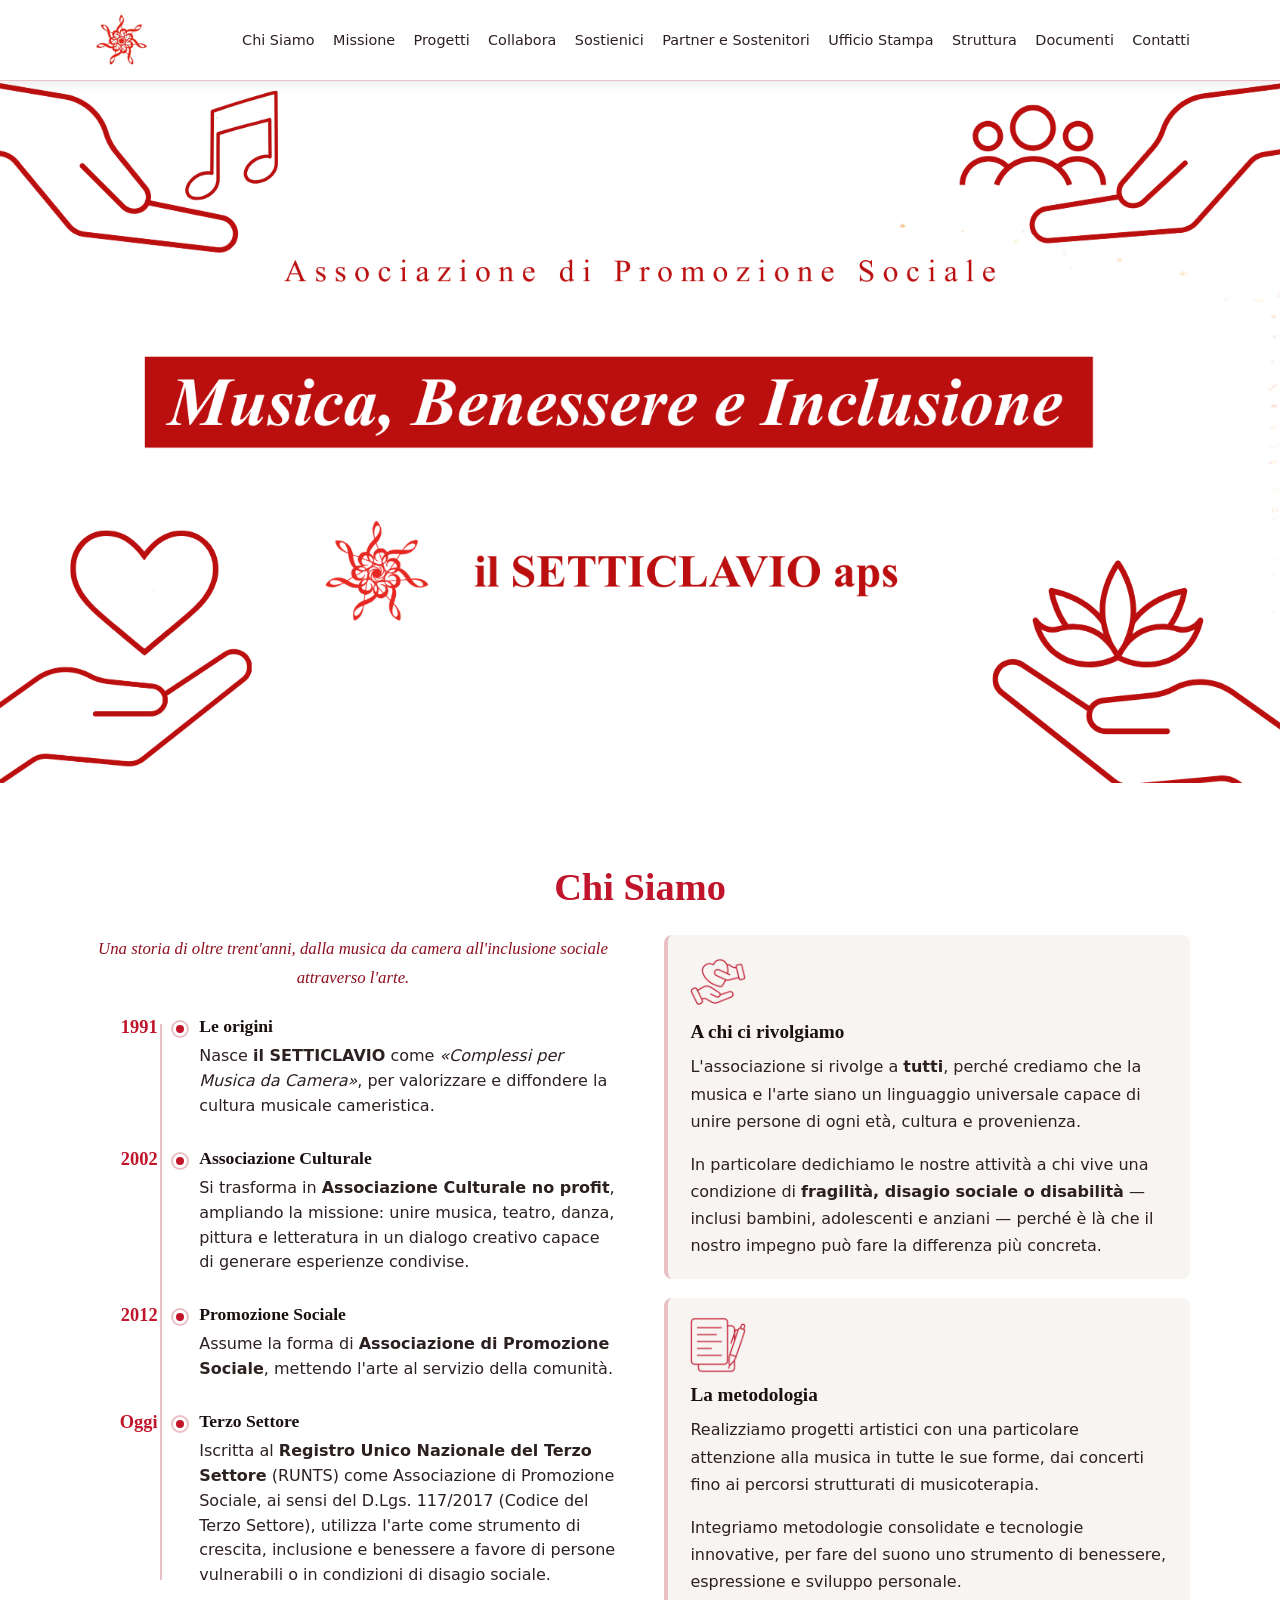
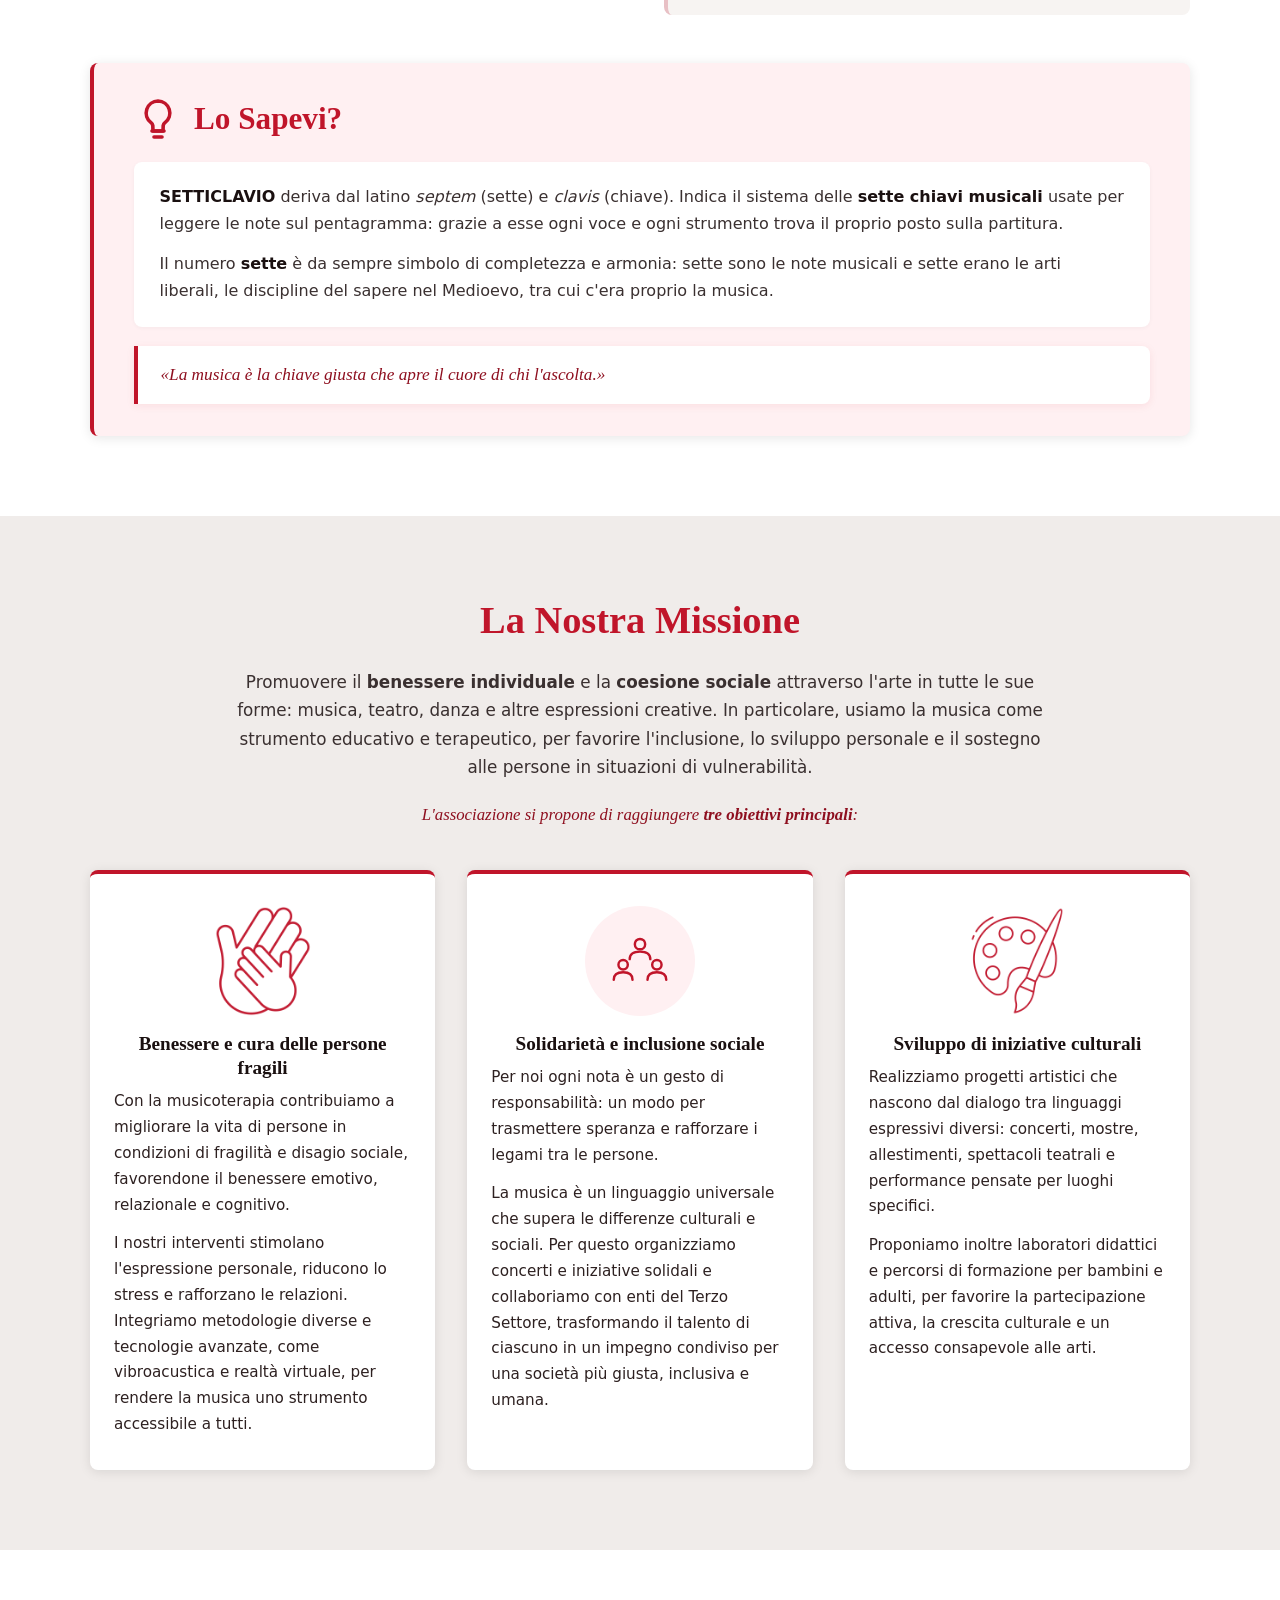
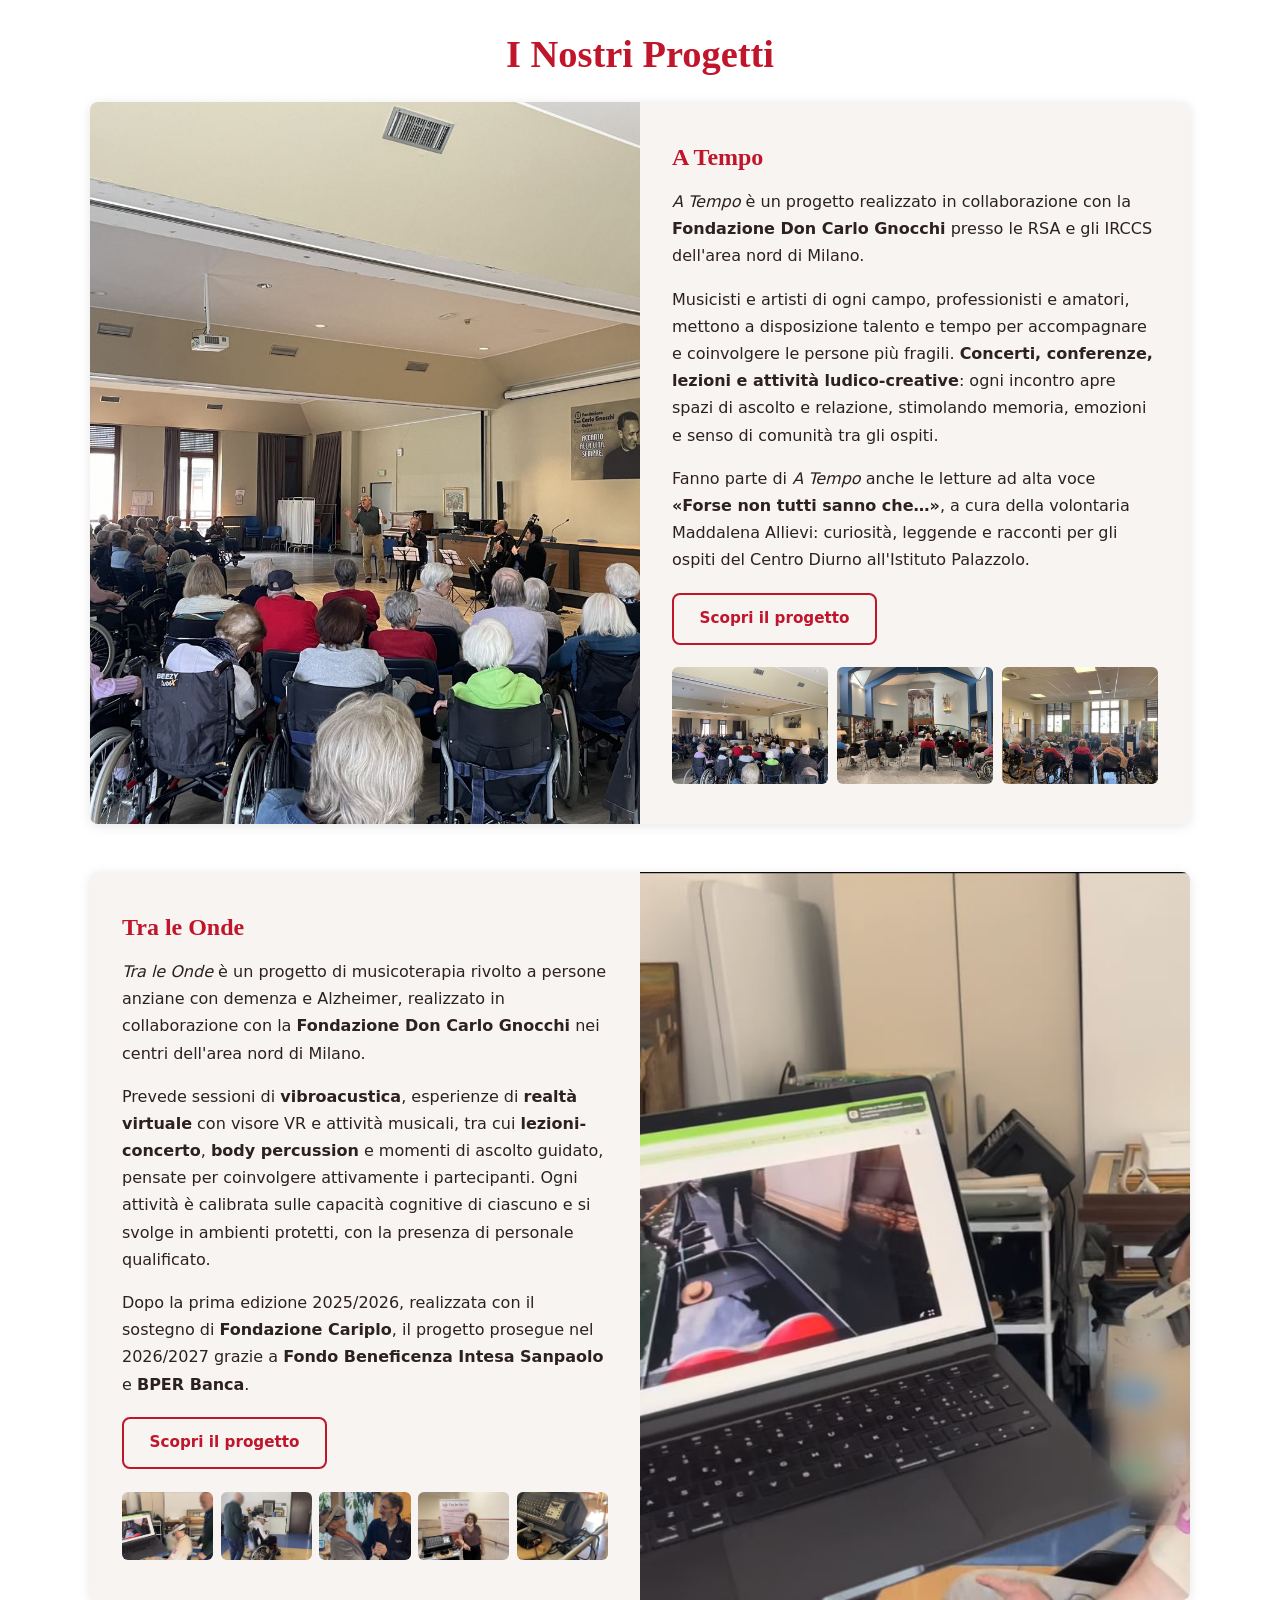
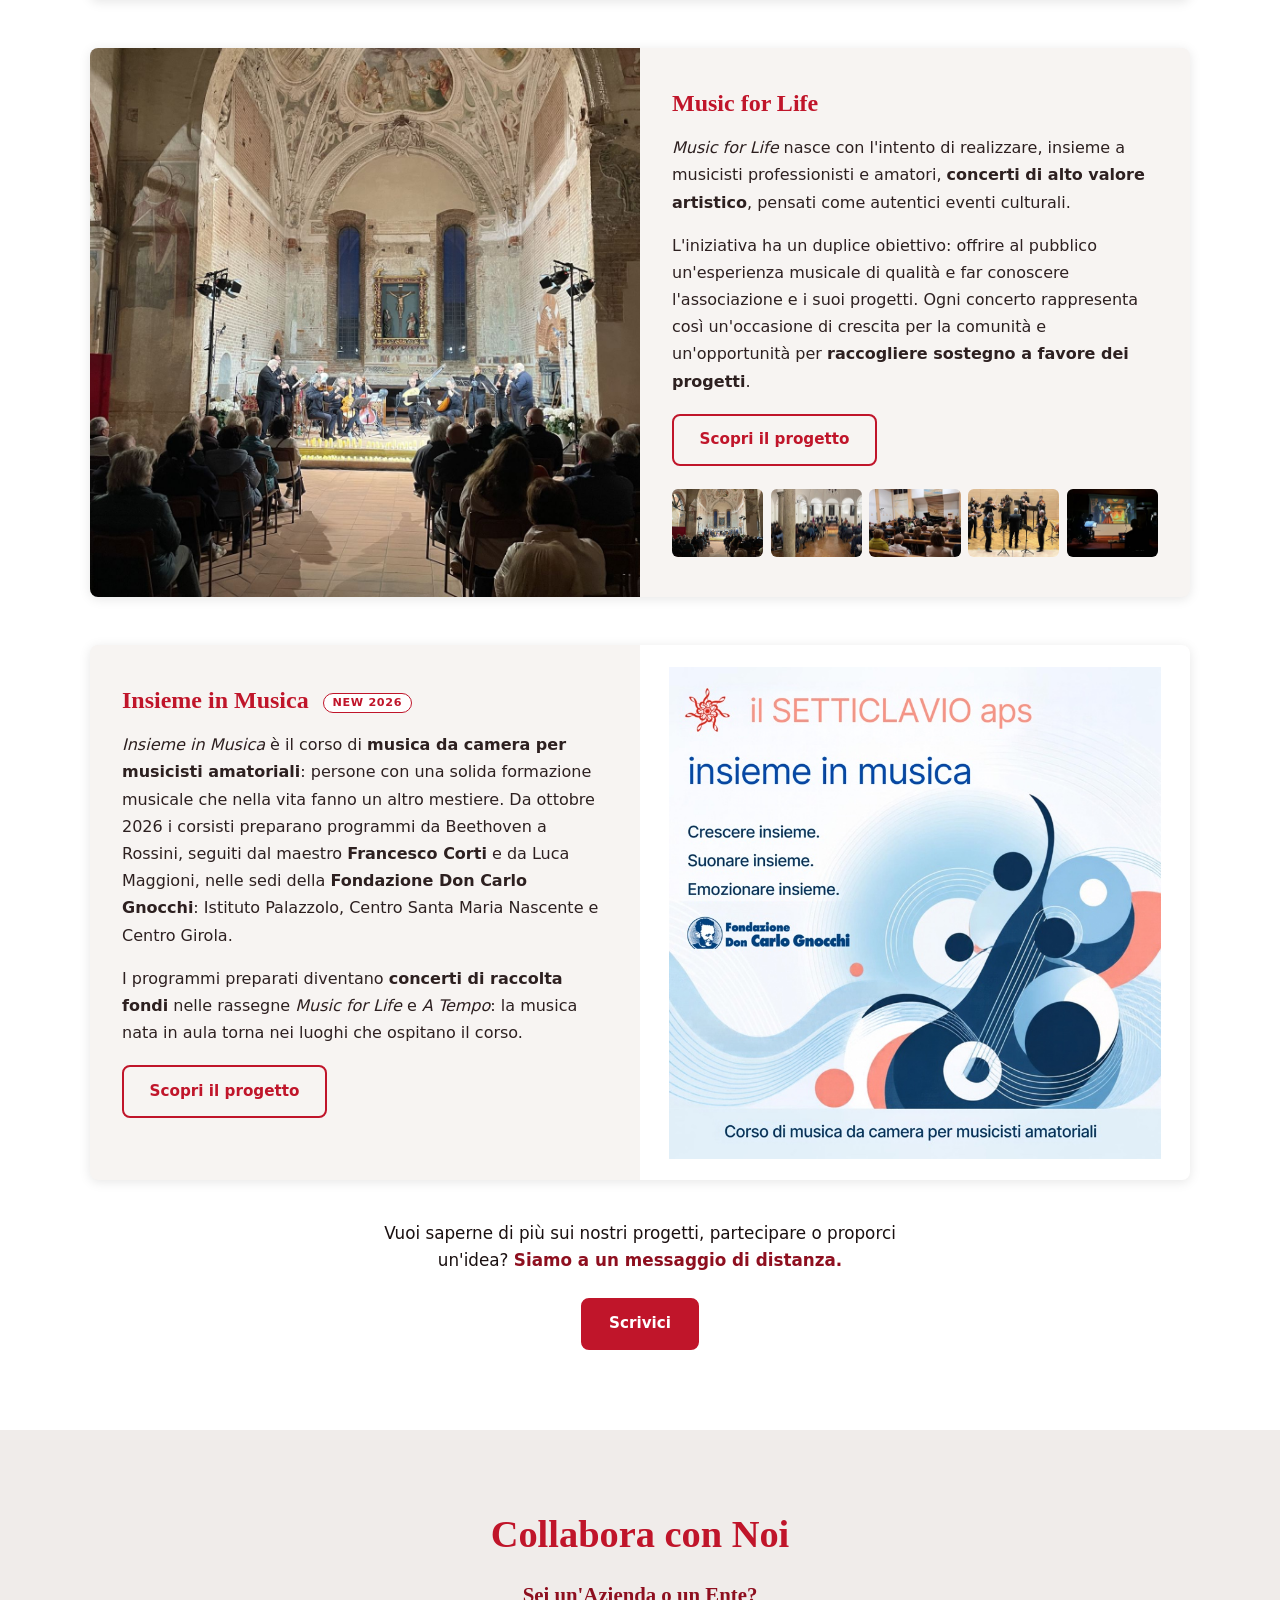
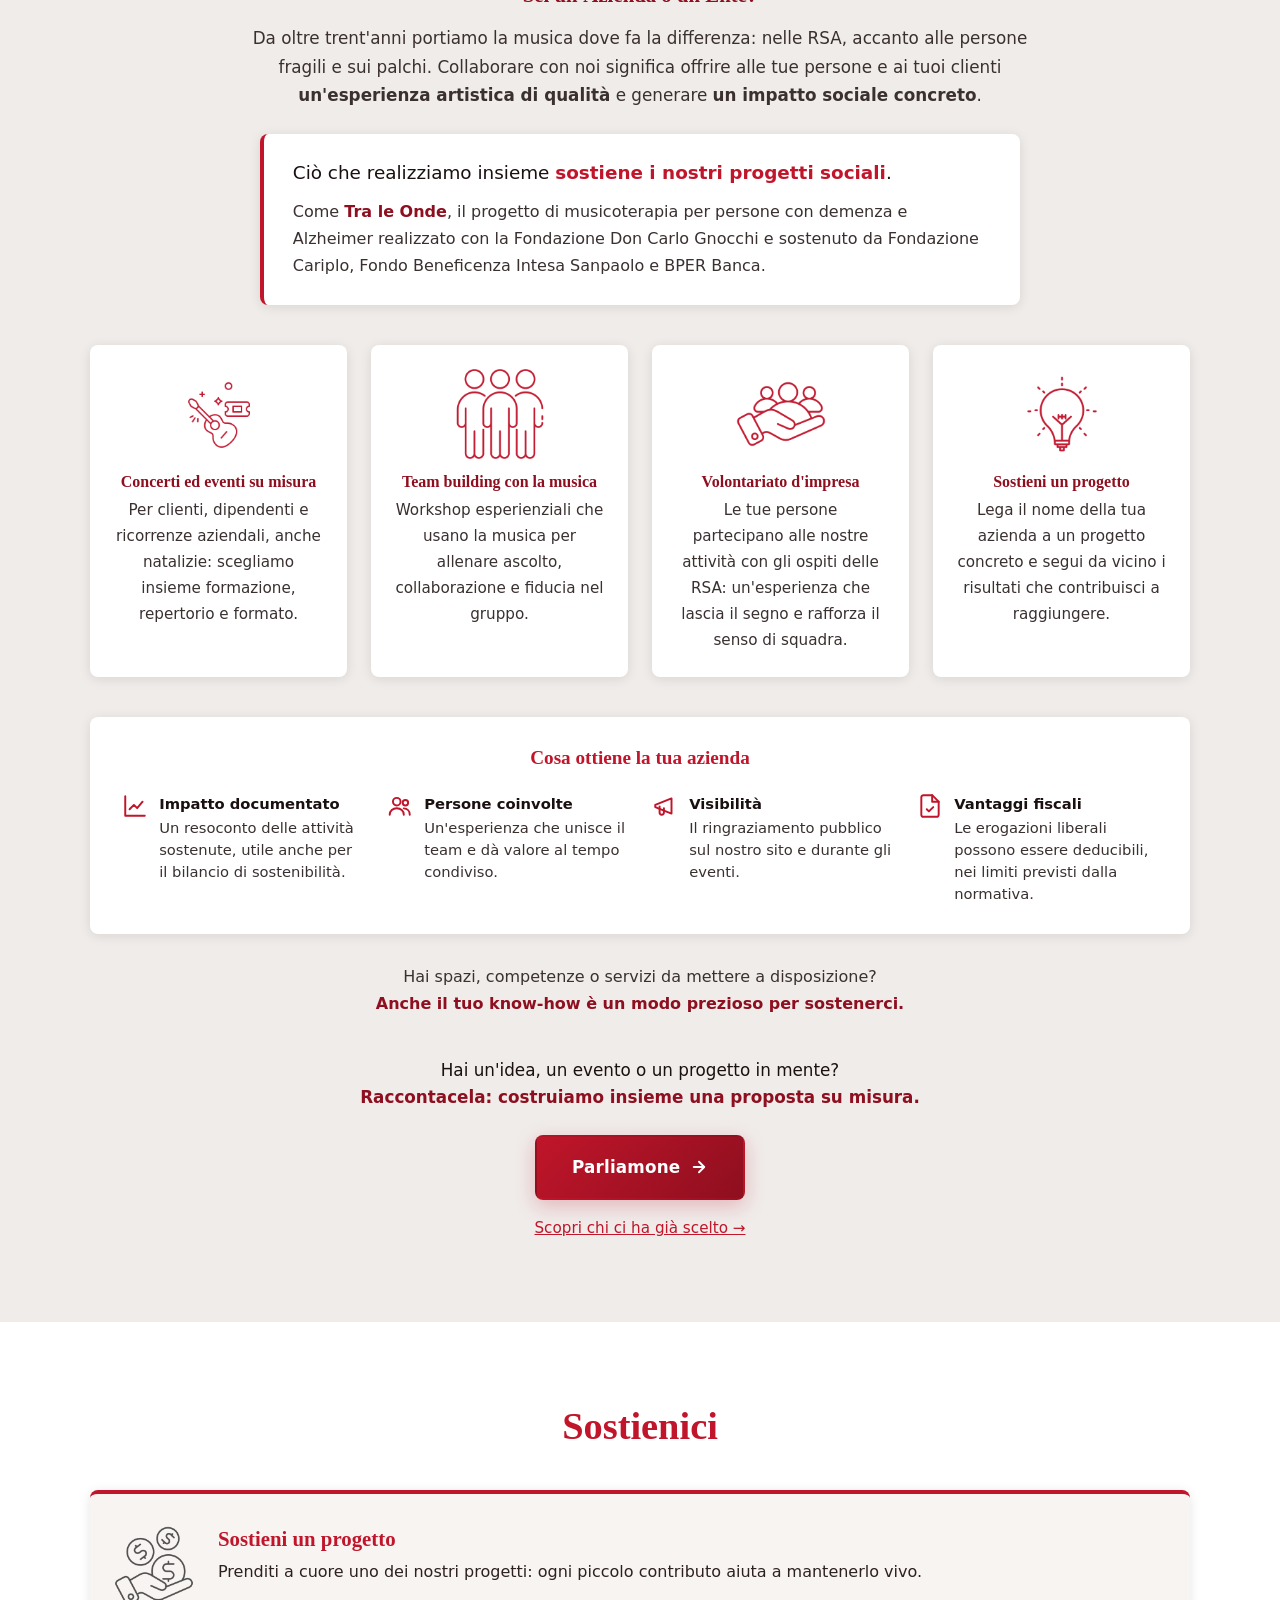
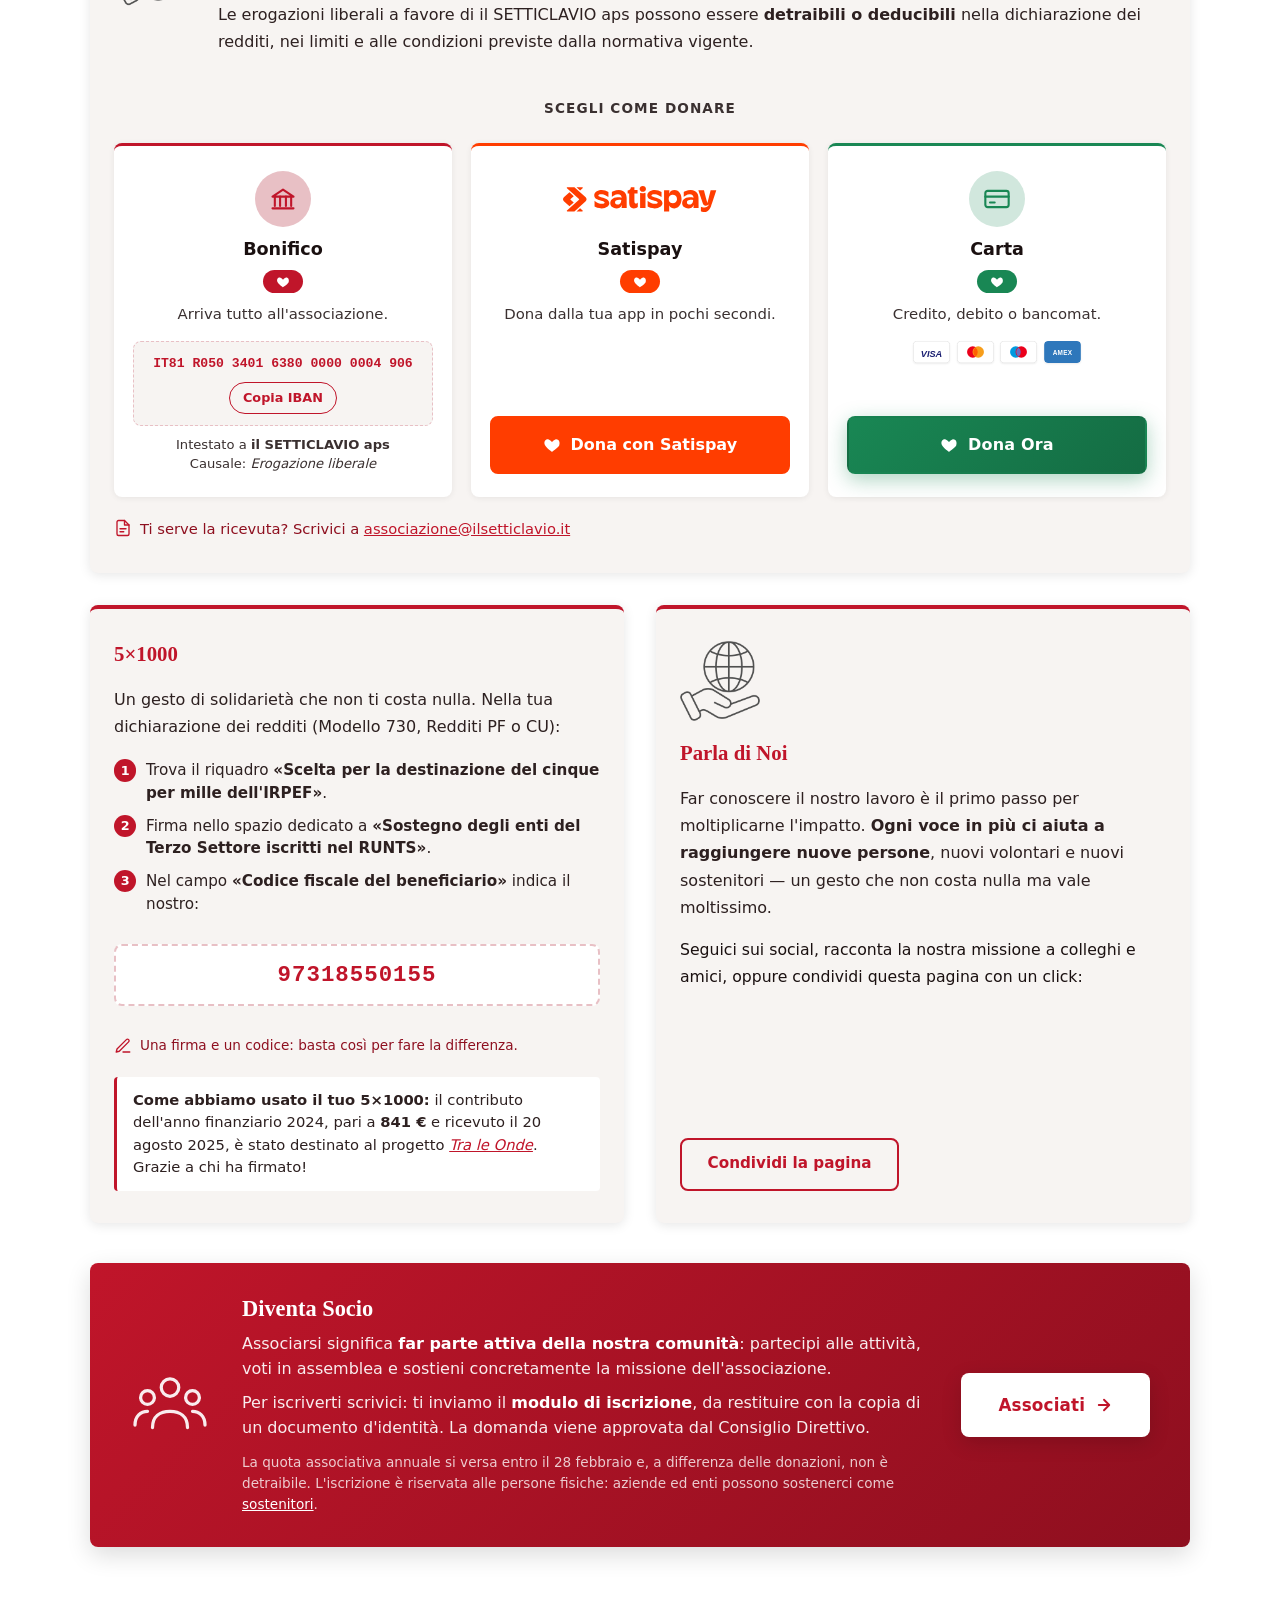
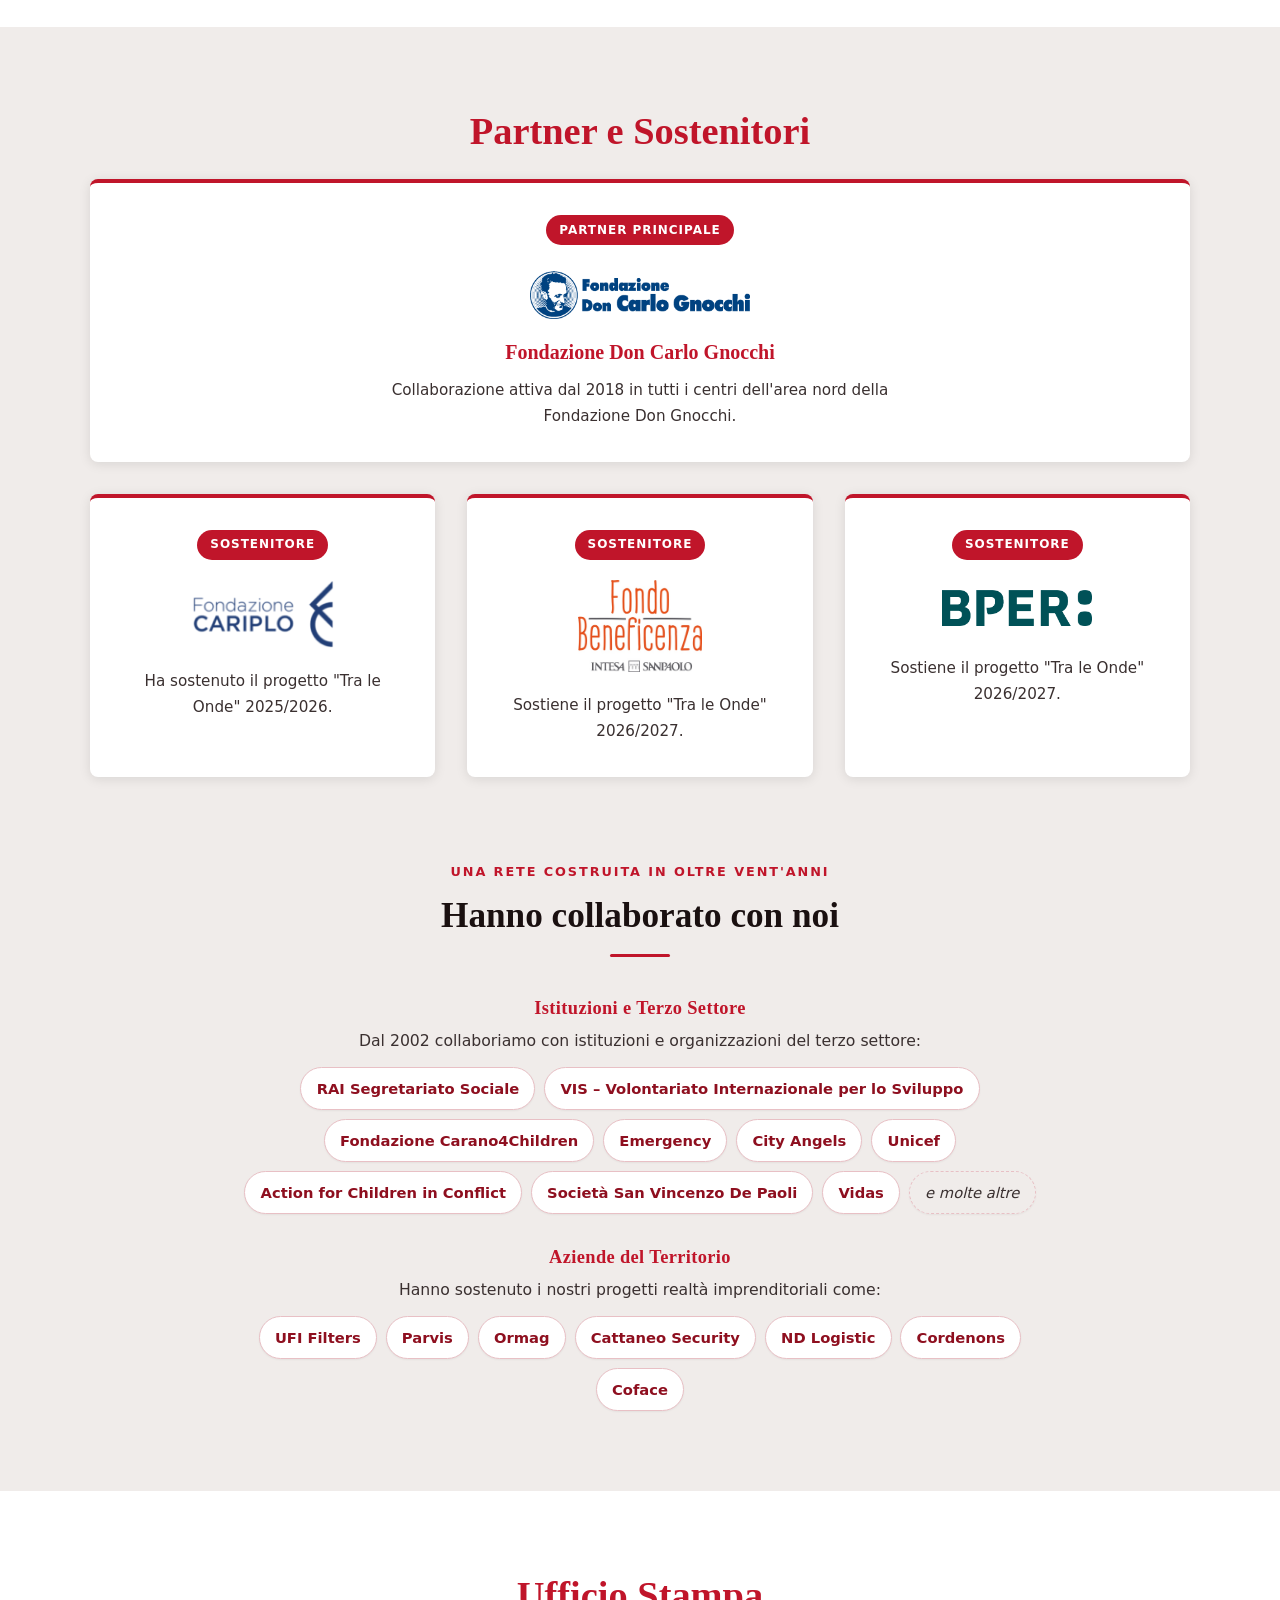
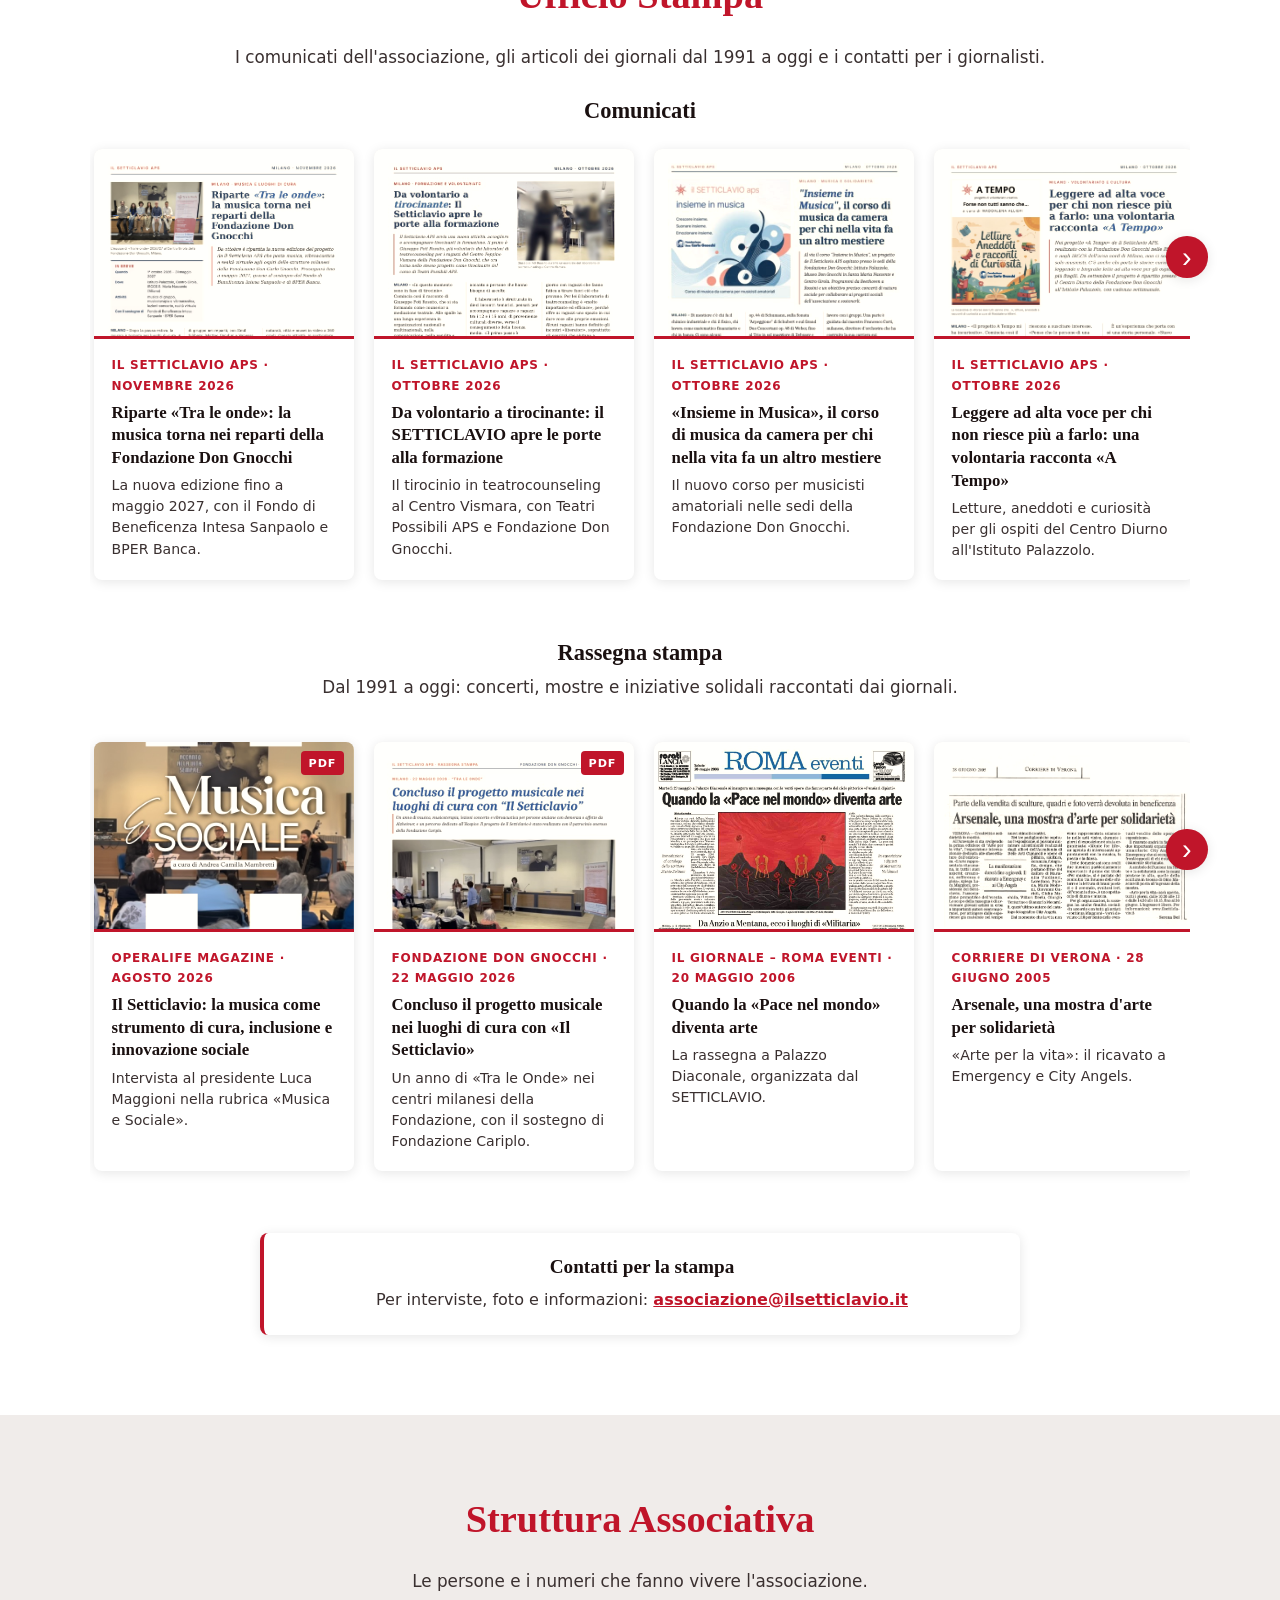
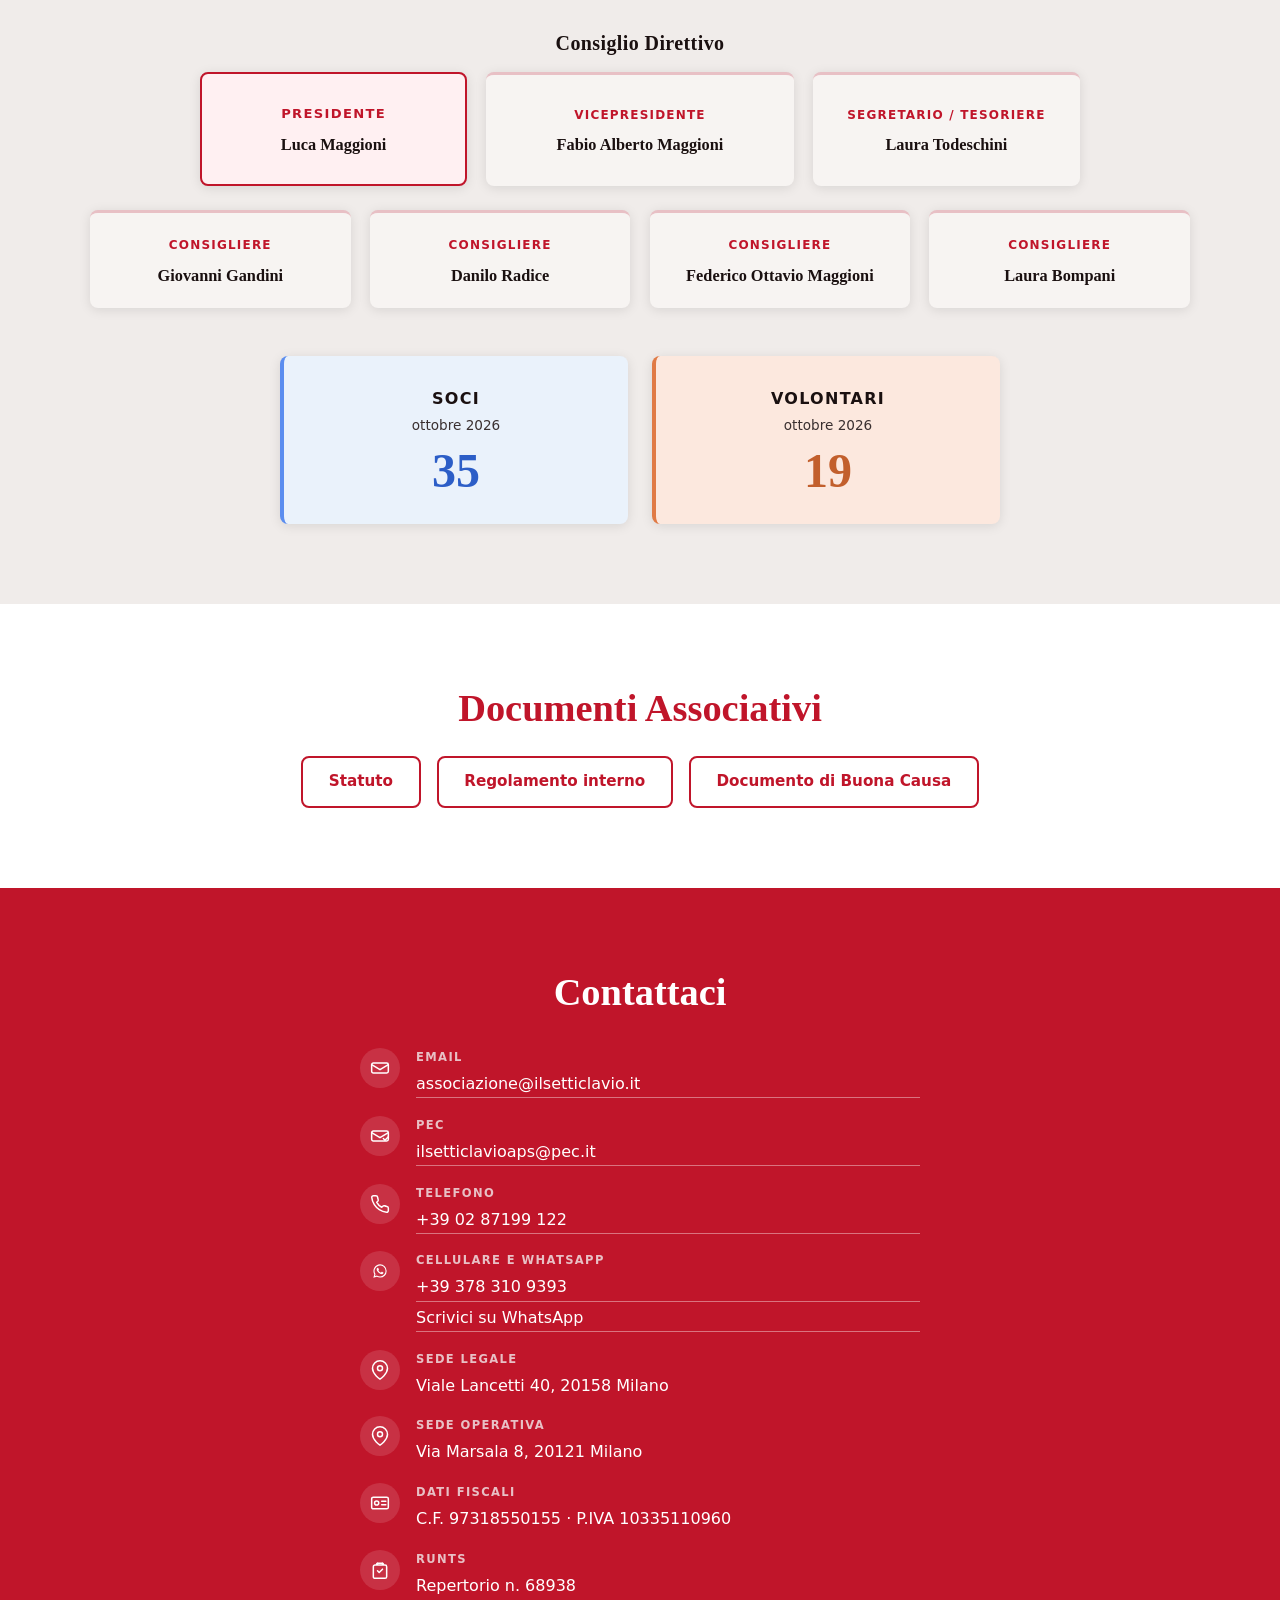
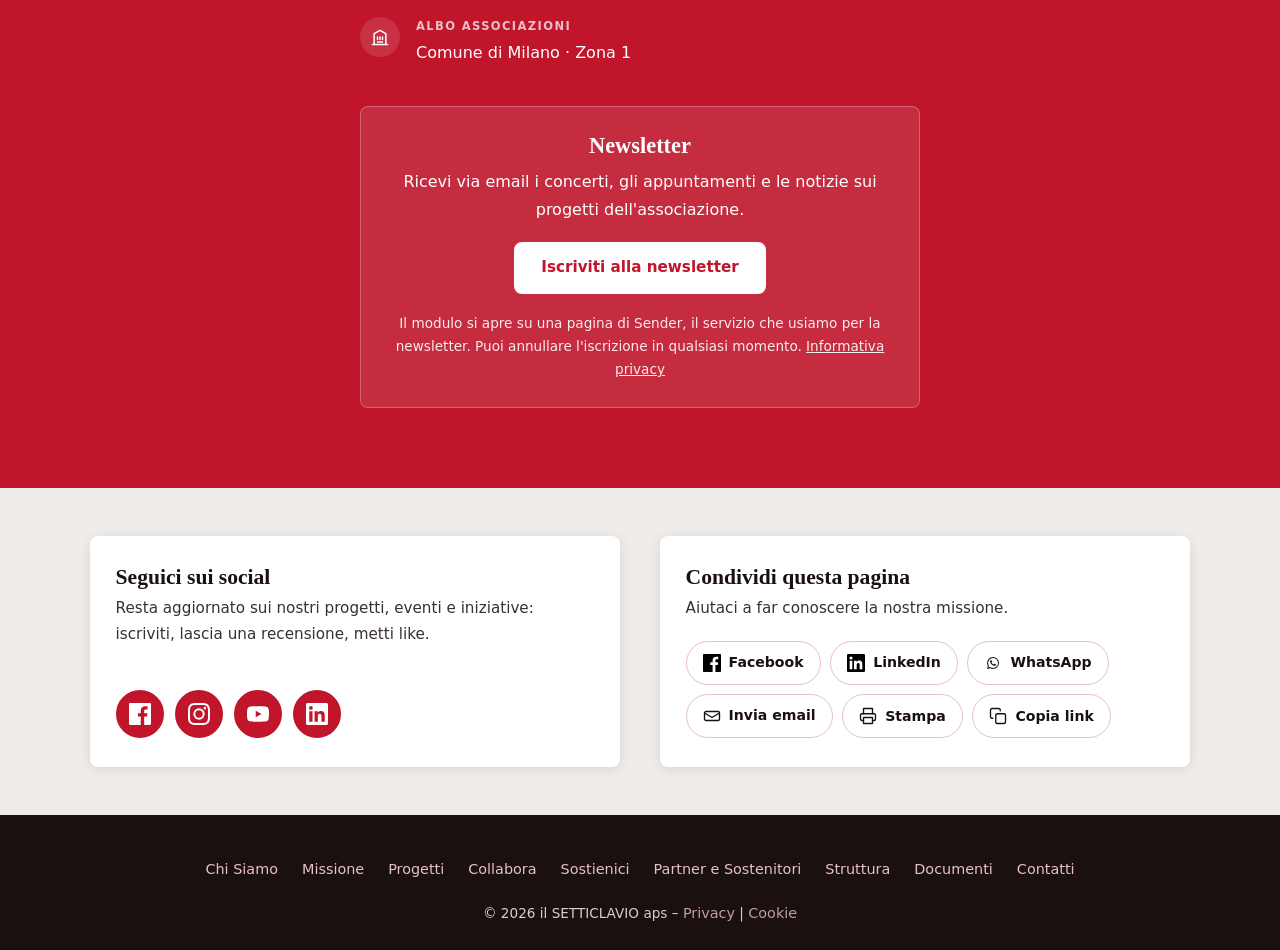
==== commit 691004d3: "Comunicato: Riparte «Tra le onde» (novembre 2026) Scheda nei Comunicati dell'Ufficio Stampa, voce in" ====
--- a/index.html
+++ b/index.html
@@ -741,6 +741,14 @@
         <div class="press-carousel">
           <button type="button" class="press-nav press-nav--prev" aria-label="Comunicati precedenti" data-press-scroll="-1">&#8249;</button>
           <div class="press-grid" tabindex="0" aria-label="Comunicati, scorri in orizzontale">
+          <a class="press-card" href="assets/images/rassegna/2026-11-tra-le-onde-riparte.jpg" data-press target="_blank" rel="noopener">
+            <span class="press-thumb"><img src="assets/images/rassegna/2026-11-tra-le-onde-riparte.jpg" alt="Comunicato: Riparte «Tra le onde»: la musica torna nei reparti della Fondazione Don Gnocchi" loading="lazy" /></span>
+            <span class="press-body">
+              <span class="press-meta">il SETTICLAVIO aps · novembre 2026</span>
+              <span class="press-title">Riparte «Tra le onde»: la musica torna nei reparti della Fondazione Don Gnocchi</span>
+              <span class="press-desc">La nuova edizione fino a maggio 2027, con il Fondo di Beneficenza Intesa Sanpaolo e BPER Banca.</span>
+            </span>
+          </a>
           <a class="press-card" href="assets/images/rassegna/2026-10-da-volontario-a-tirocinante.jpg" data-press target="_blank" rel="noopener">
             <span class="press-thumb"><img src="assets/images/rassegna/2026-10-da-volontario-a-tirocinante.jpg" alt="Comunicato: Da volontario a tirocinante: il SETTICLAVIO apre le porte alla formazione" loading="lazy" /></span>
             <span class="press-body">
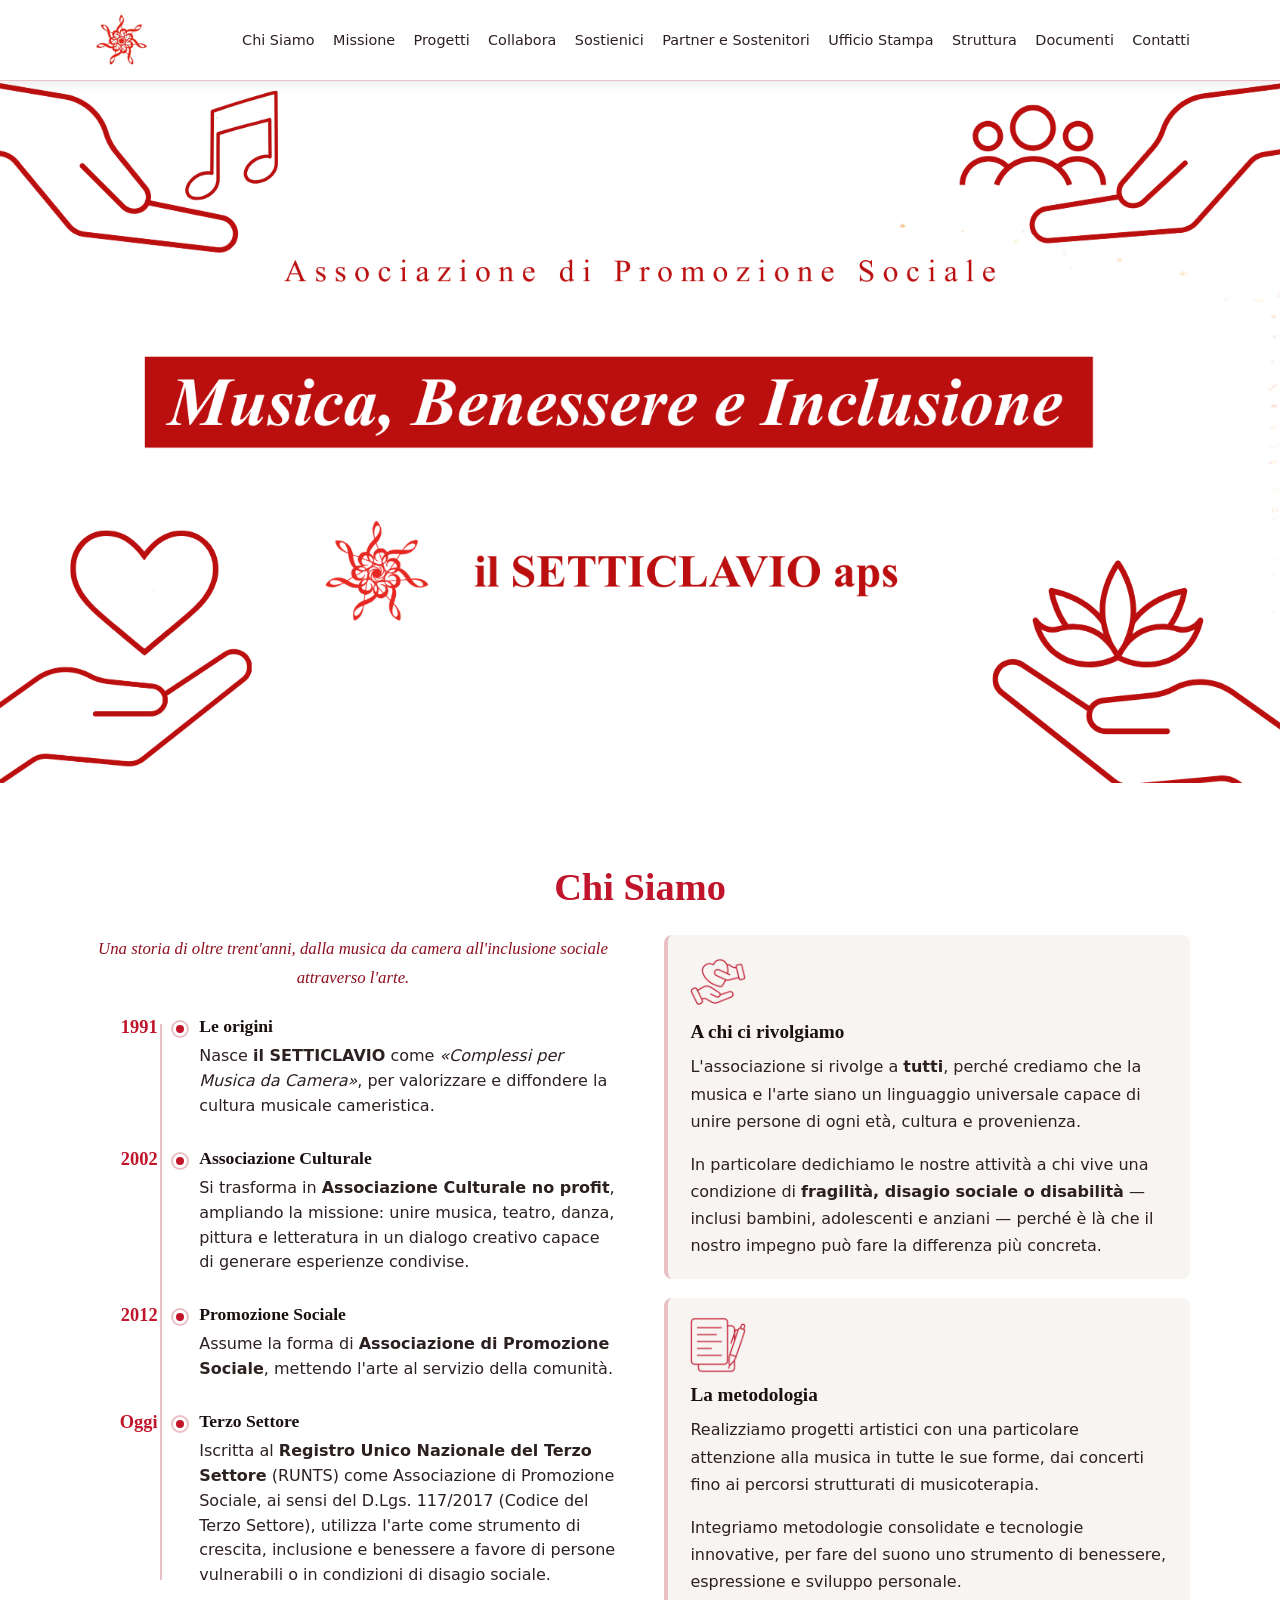
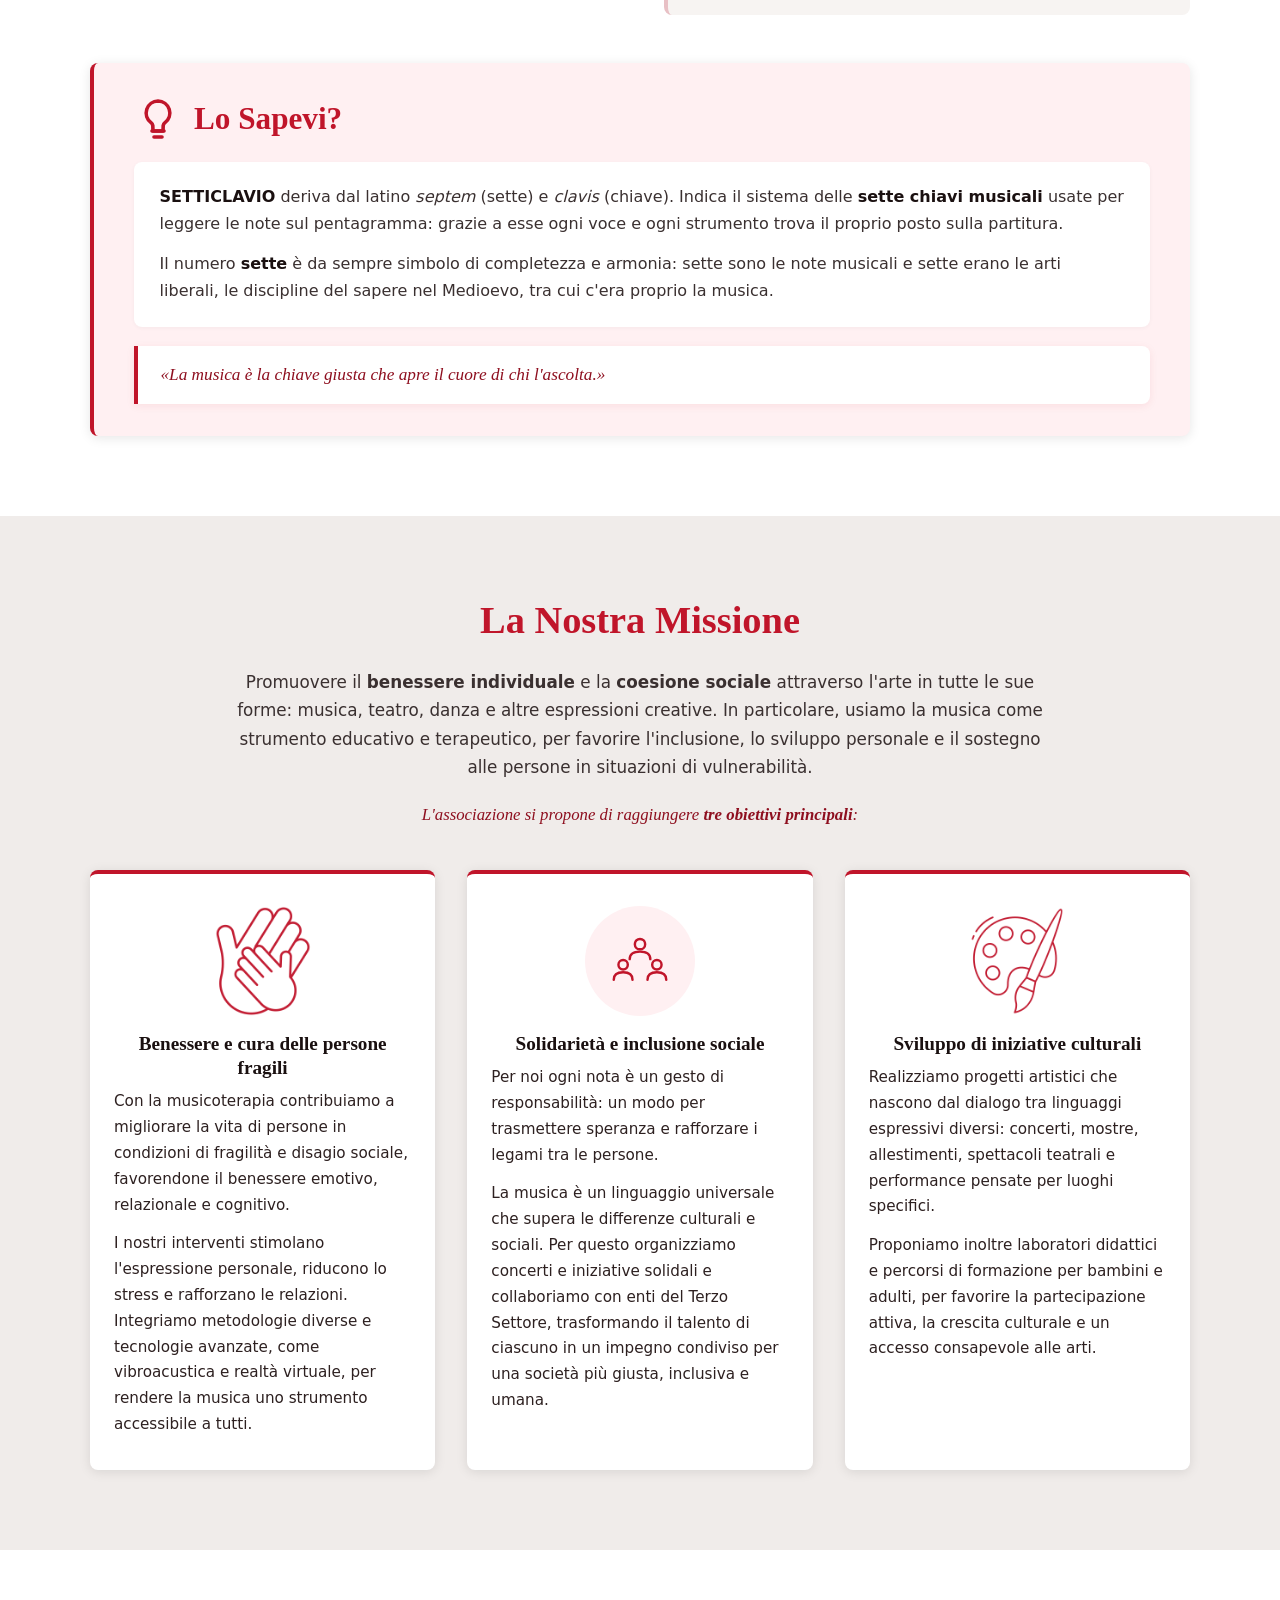
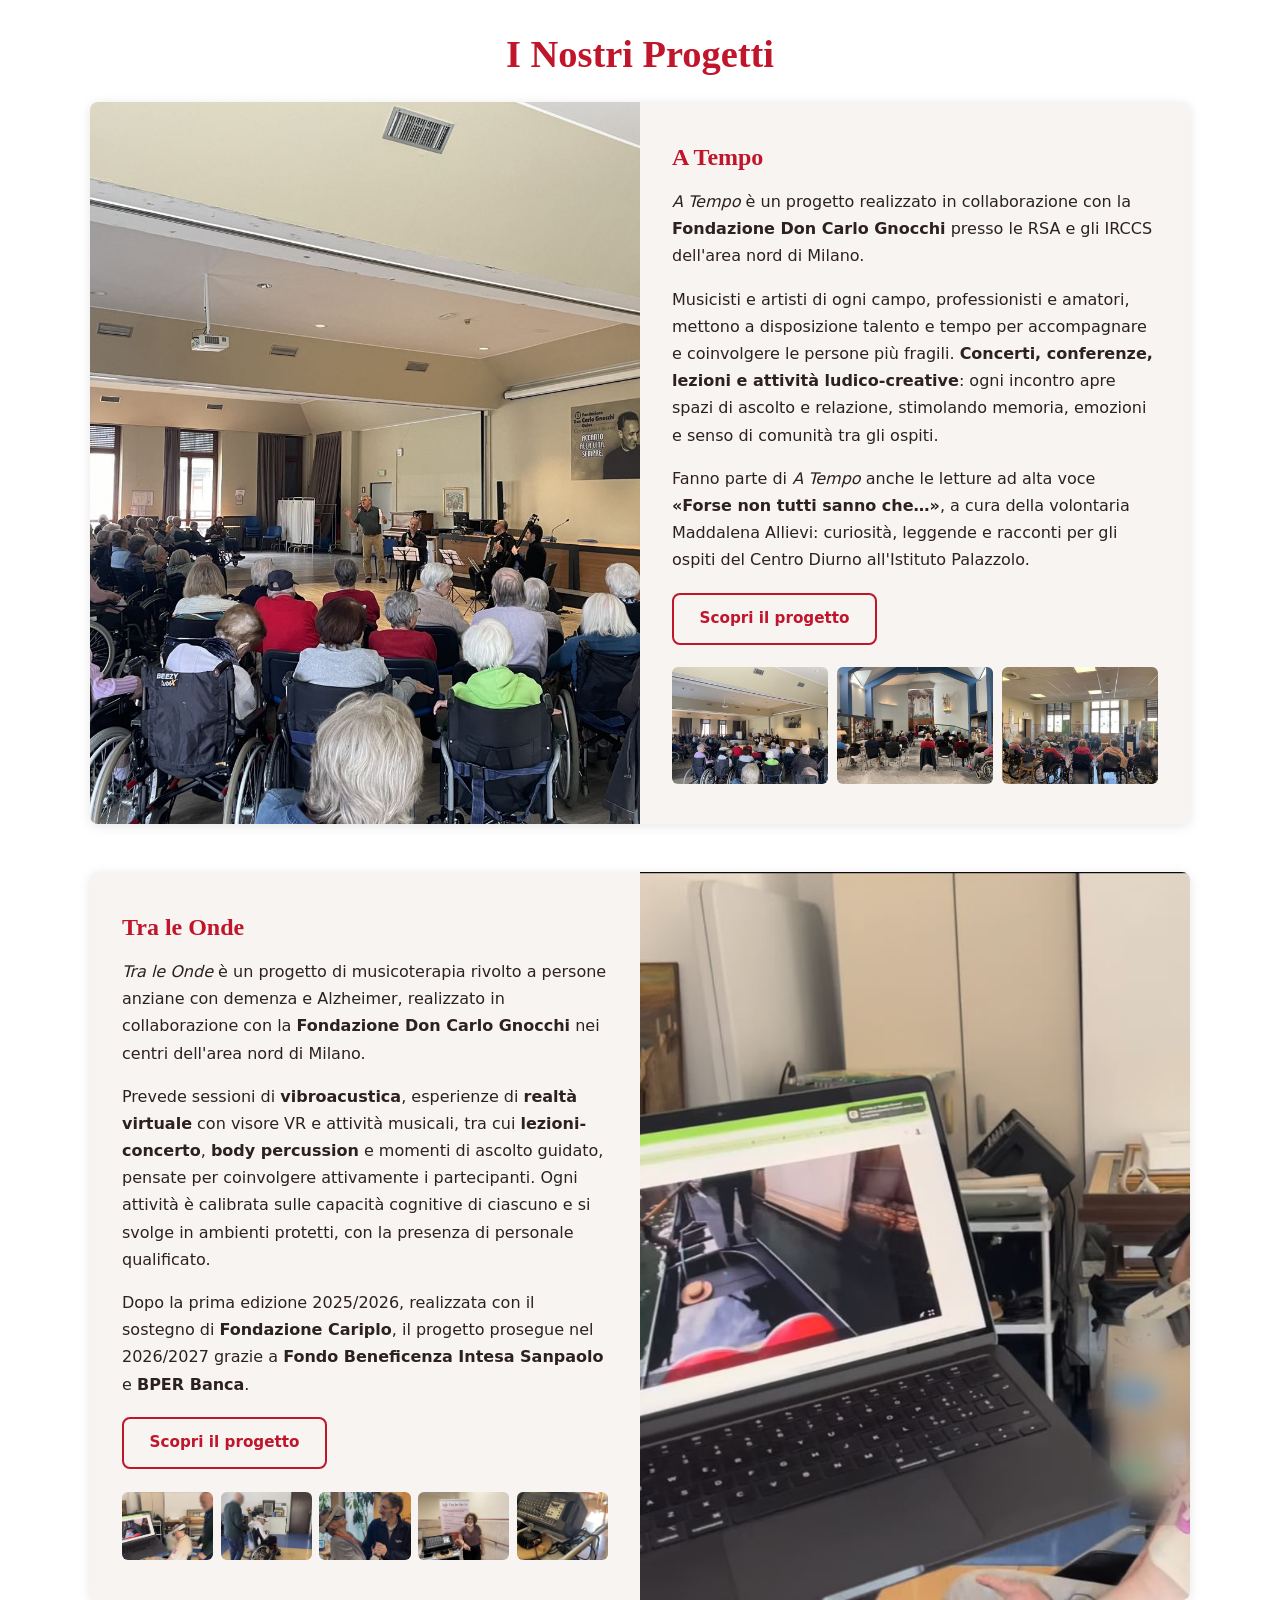
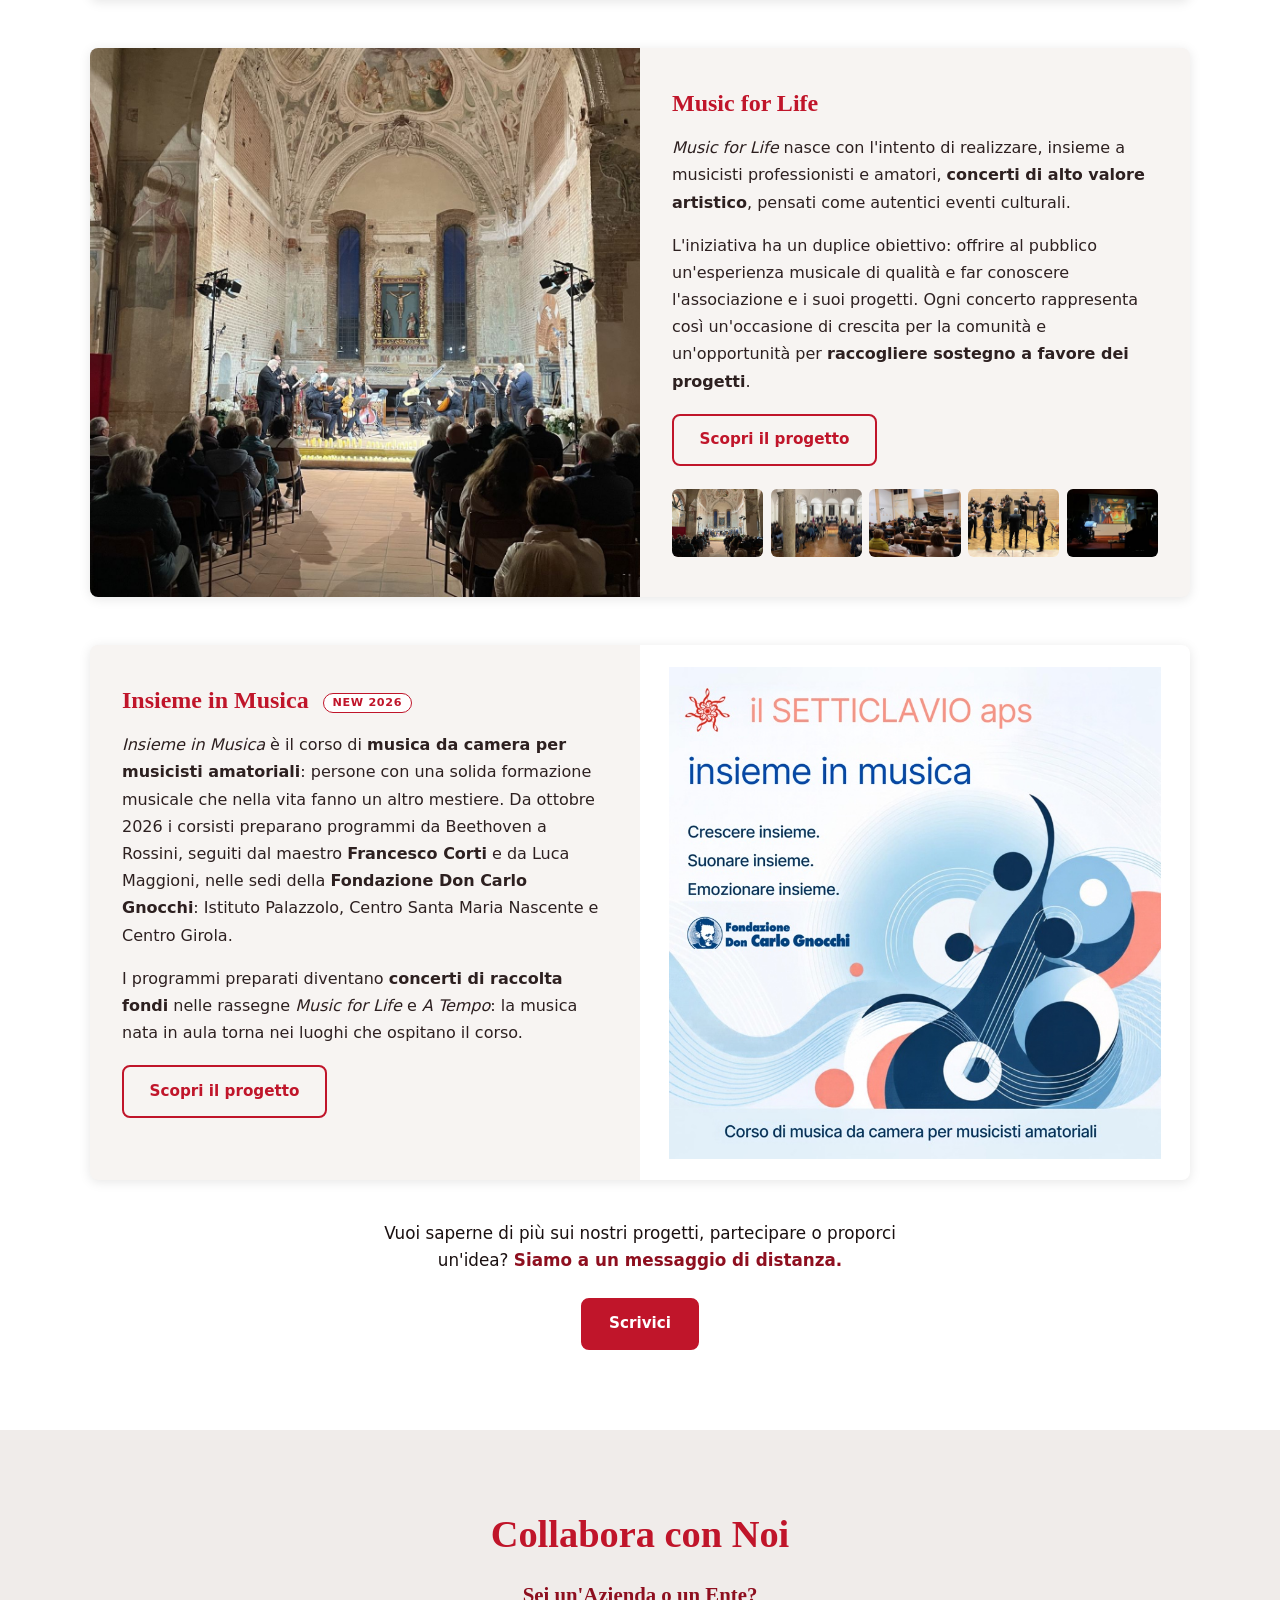
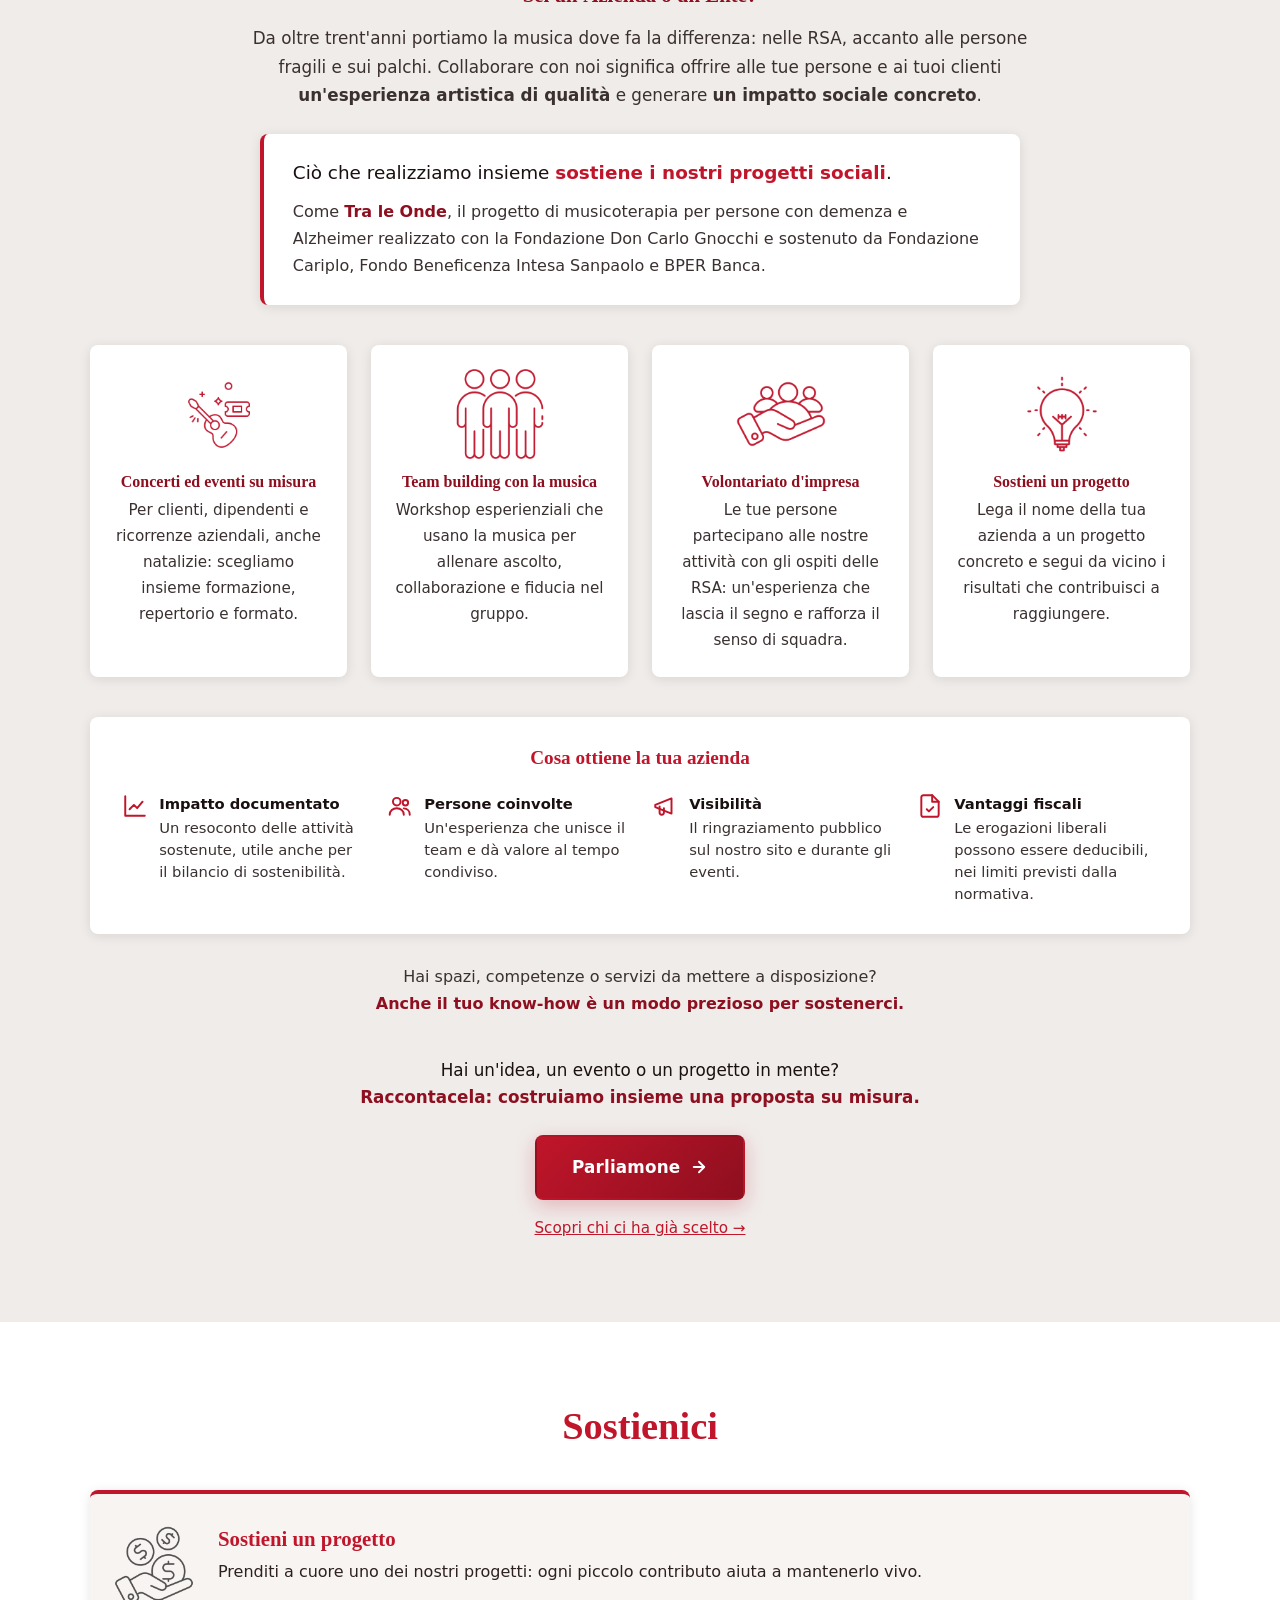
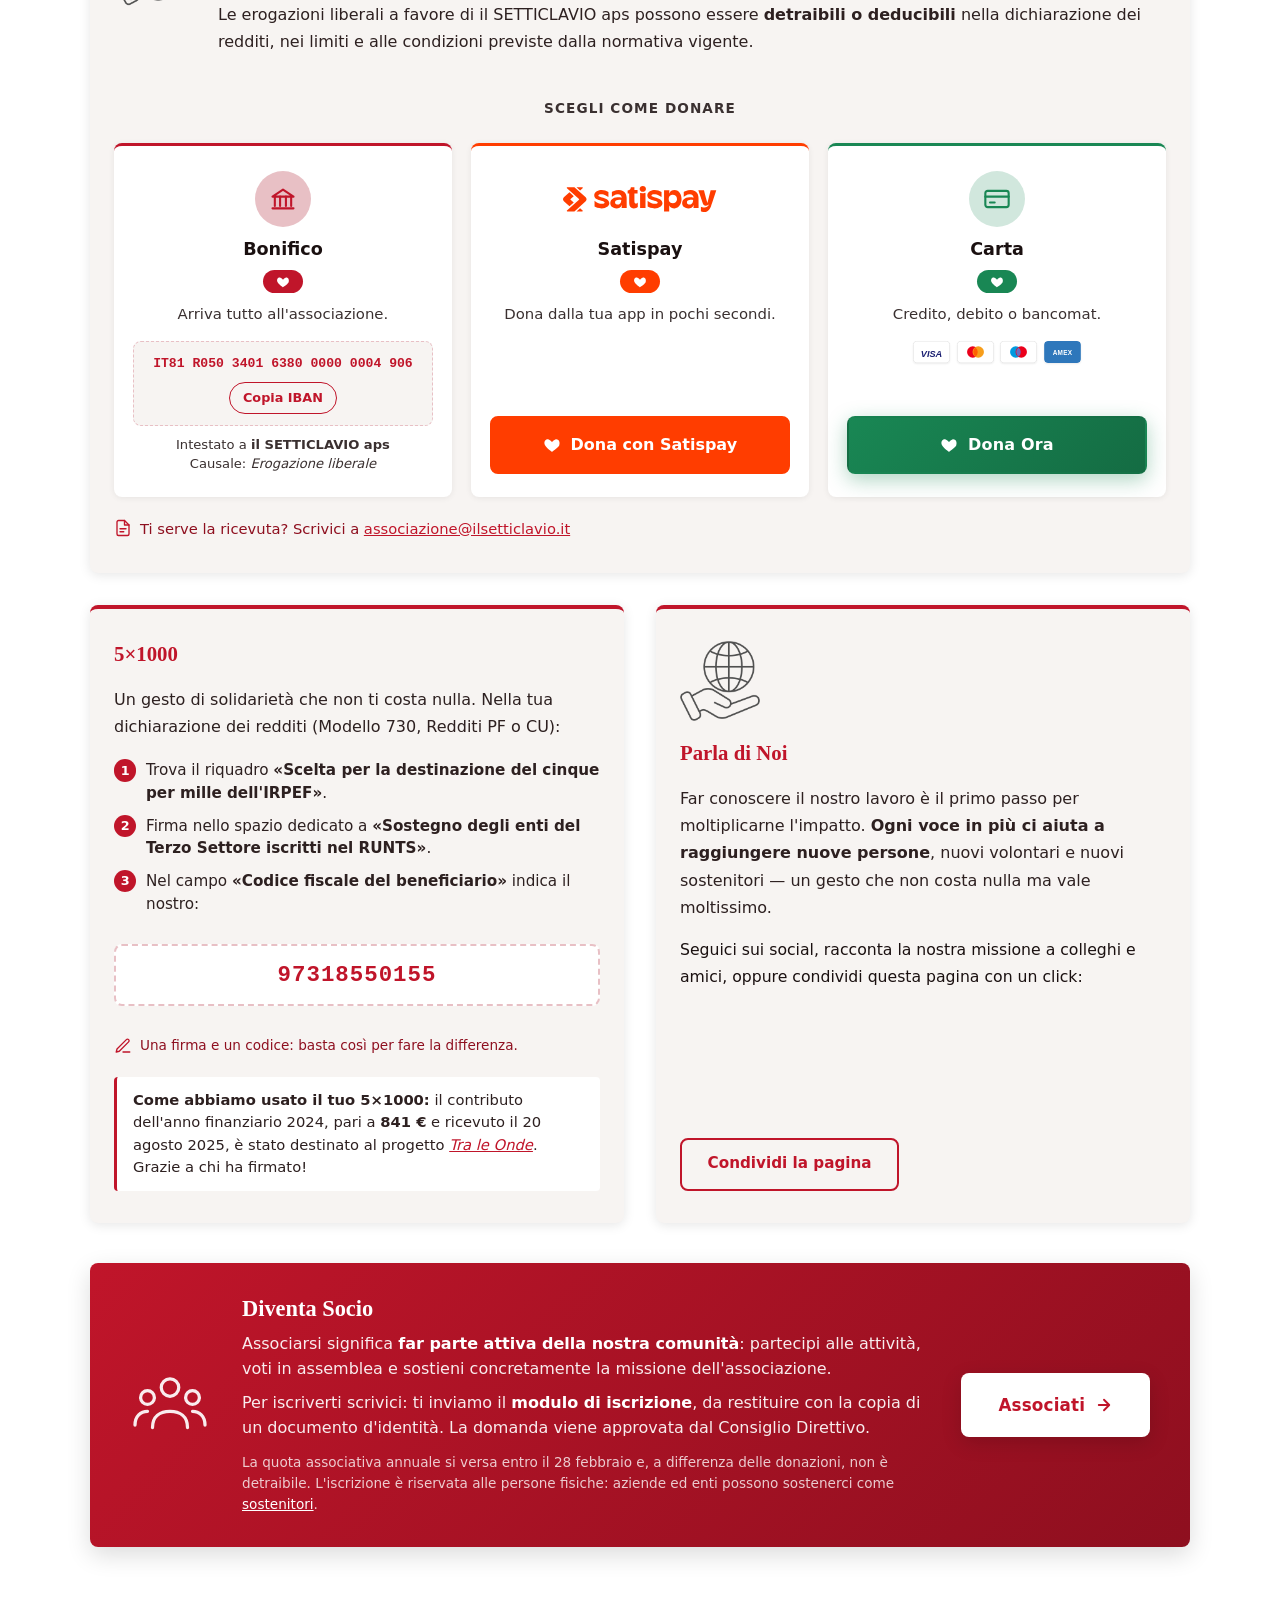
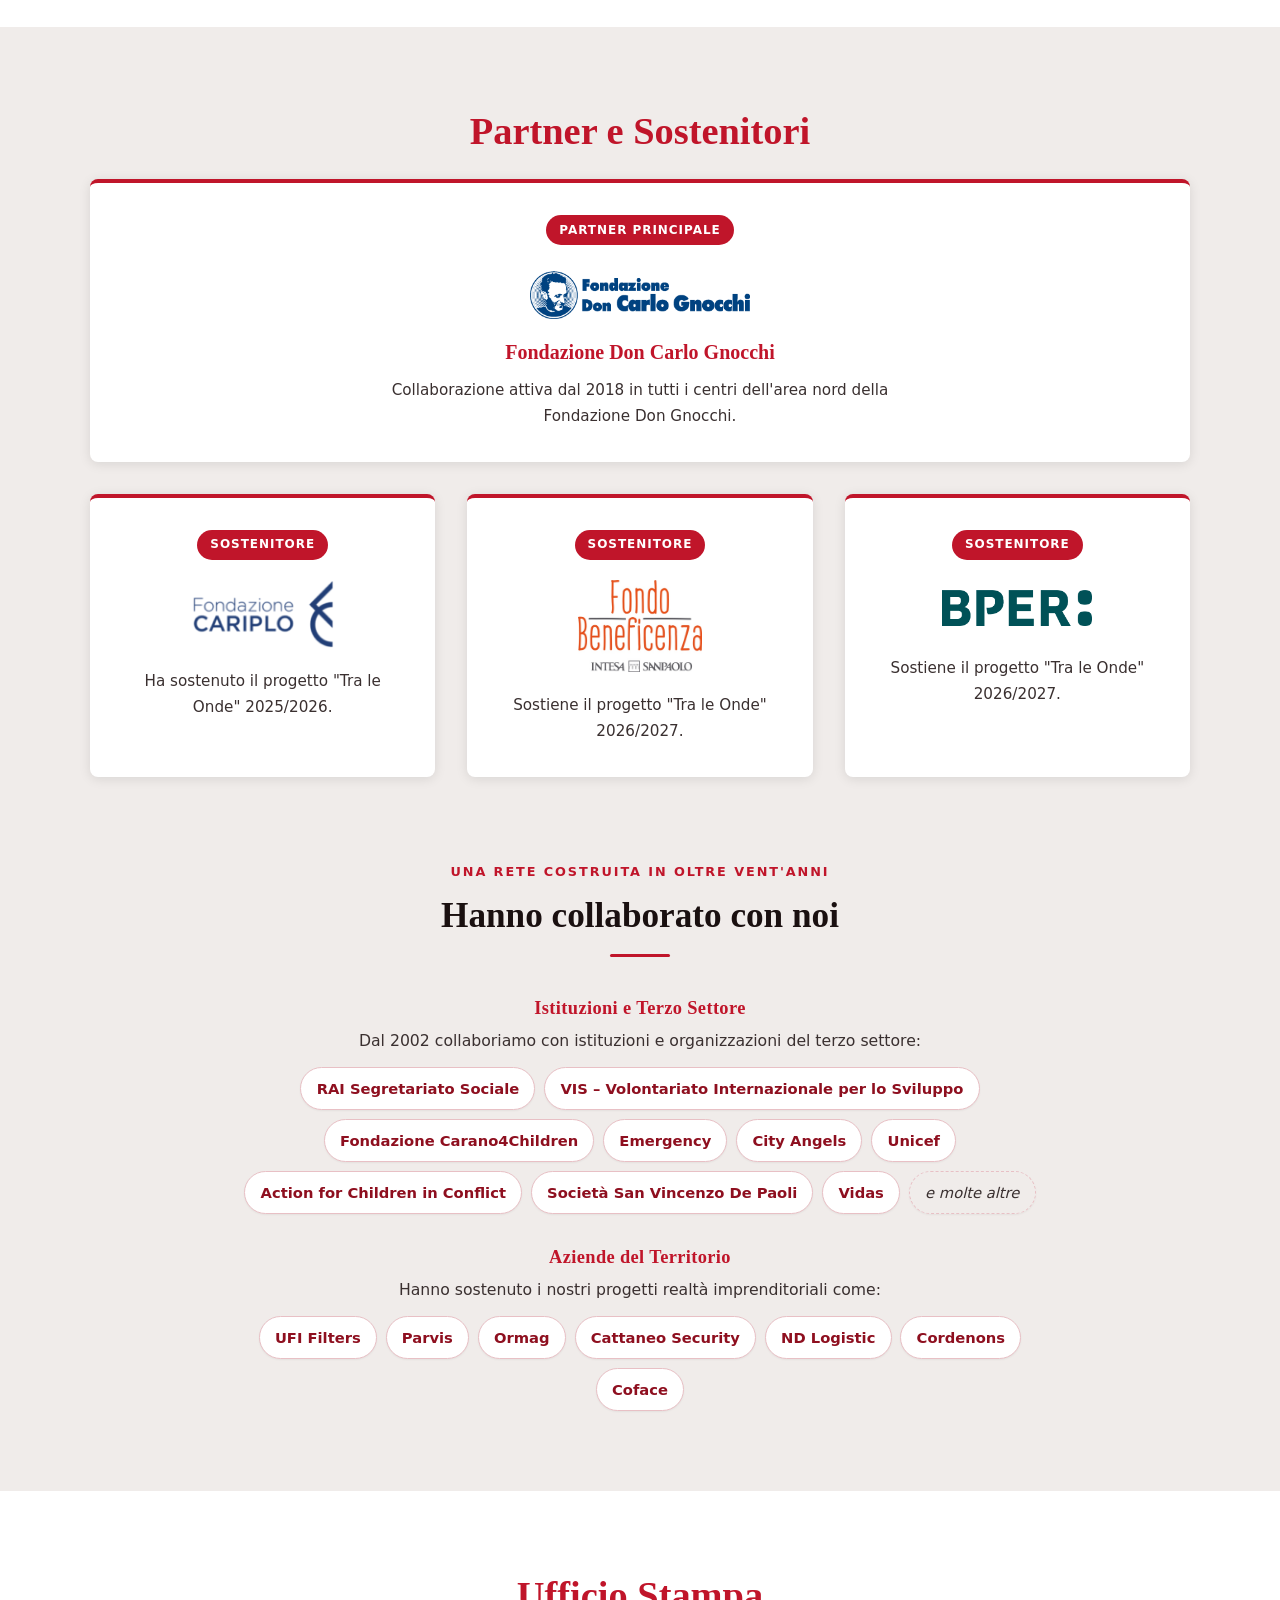
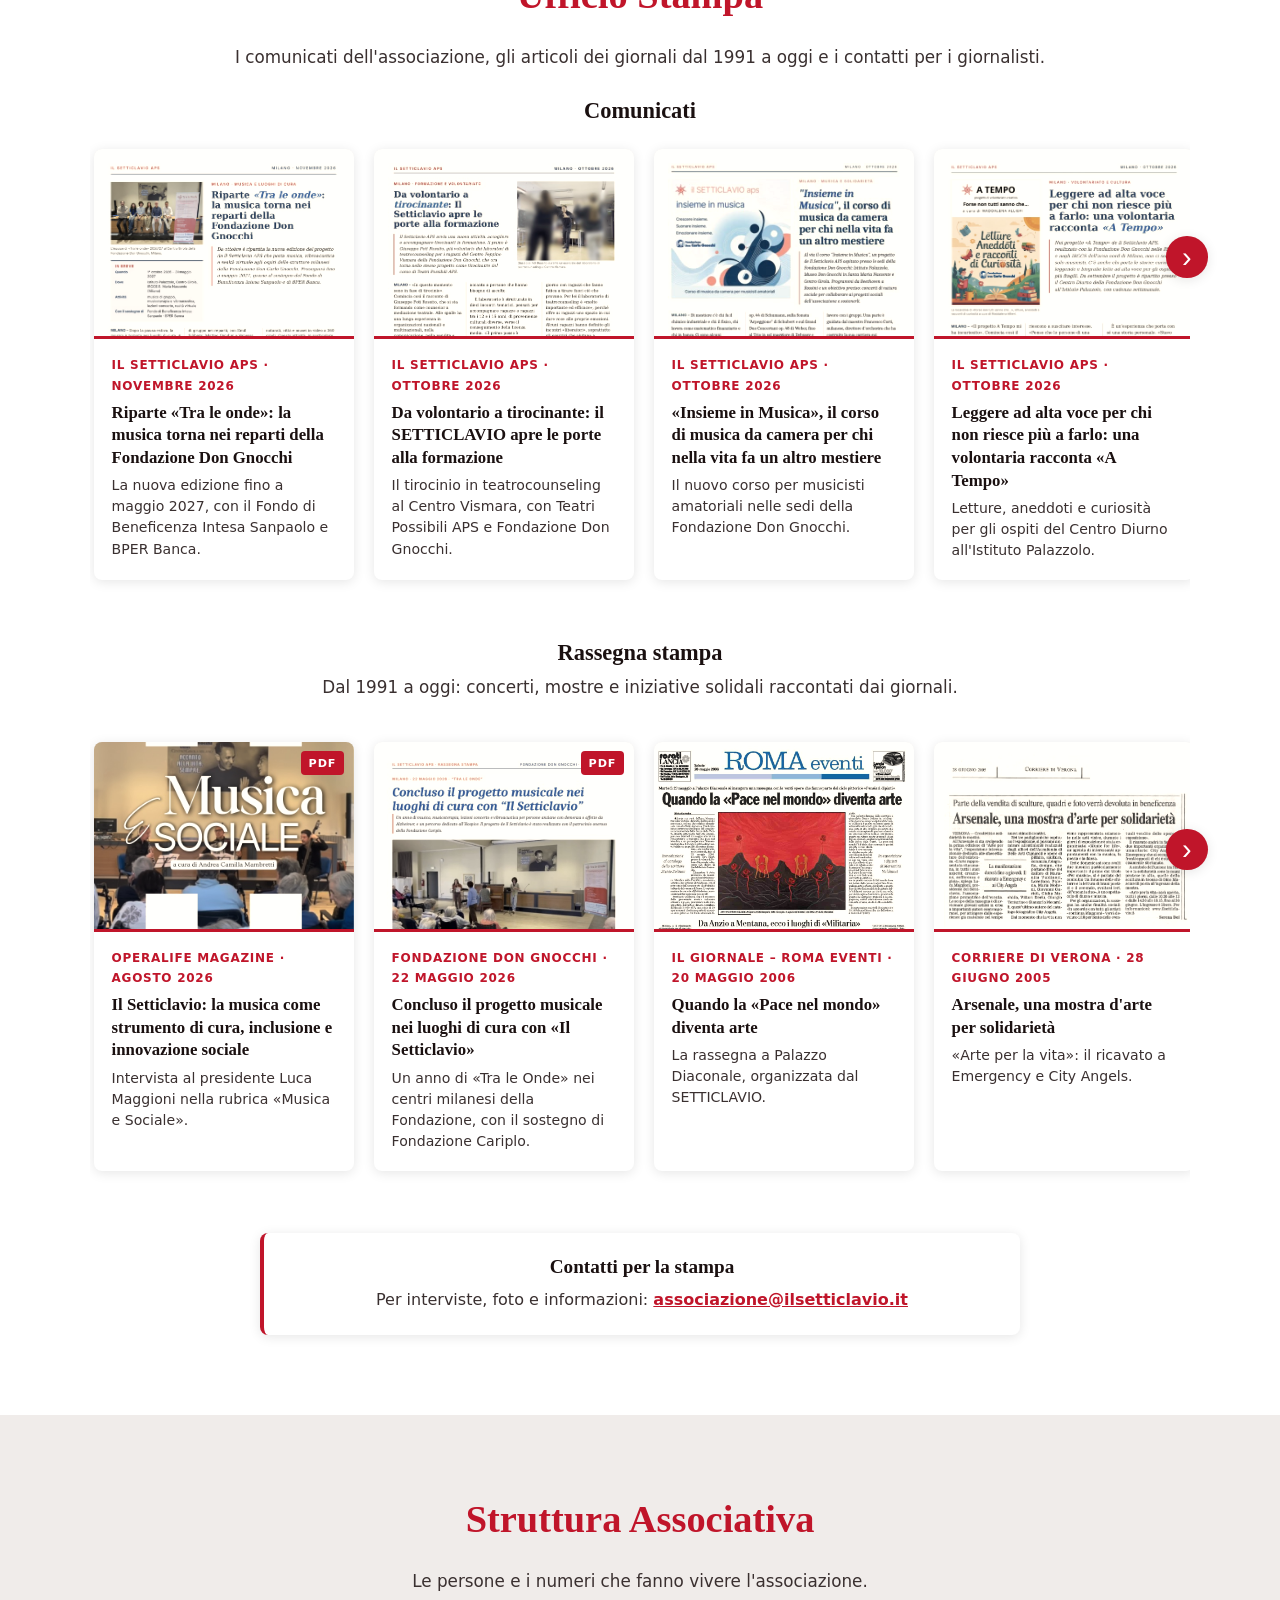
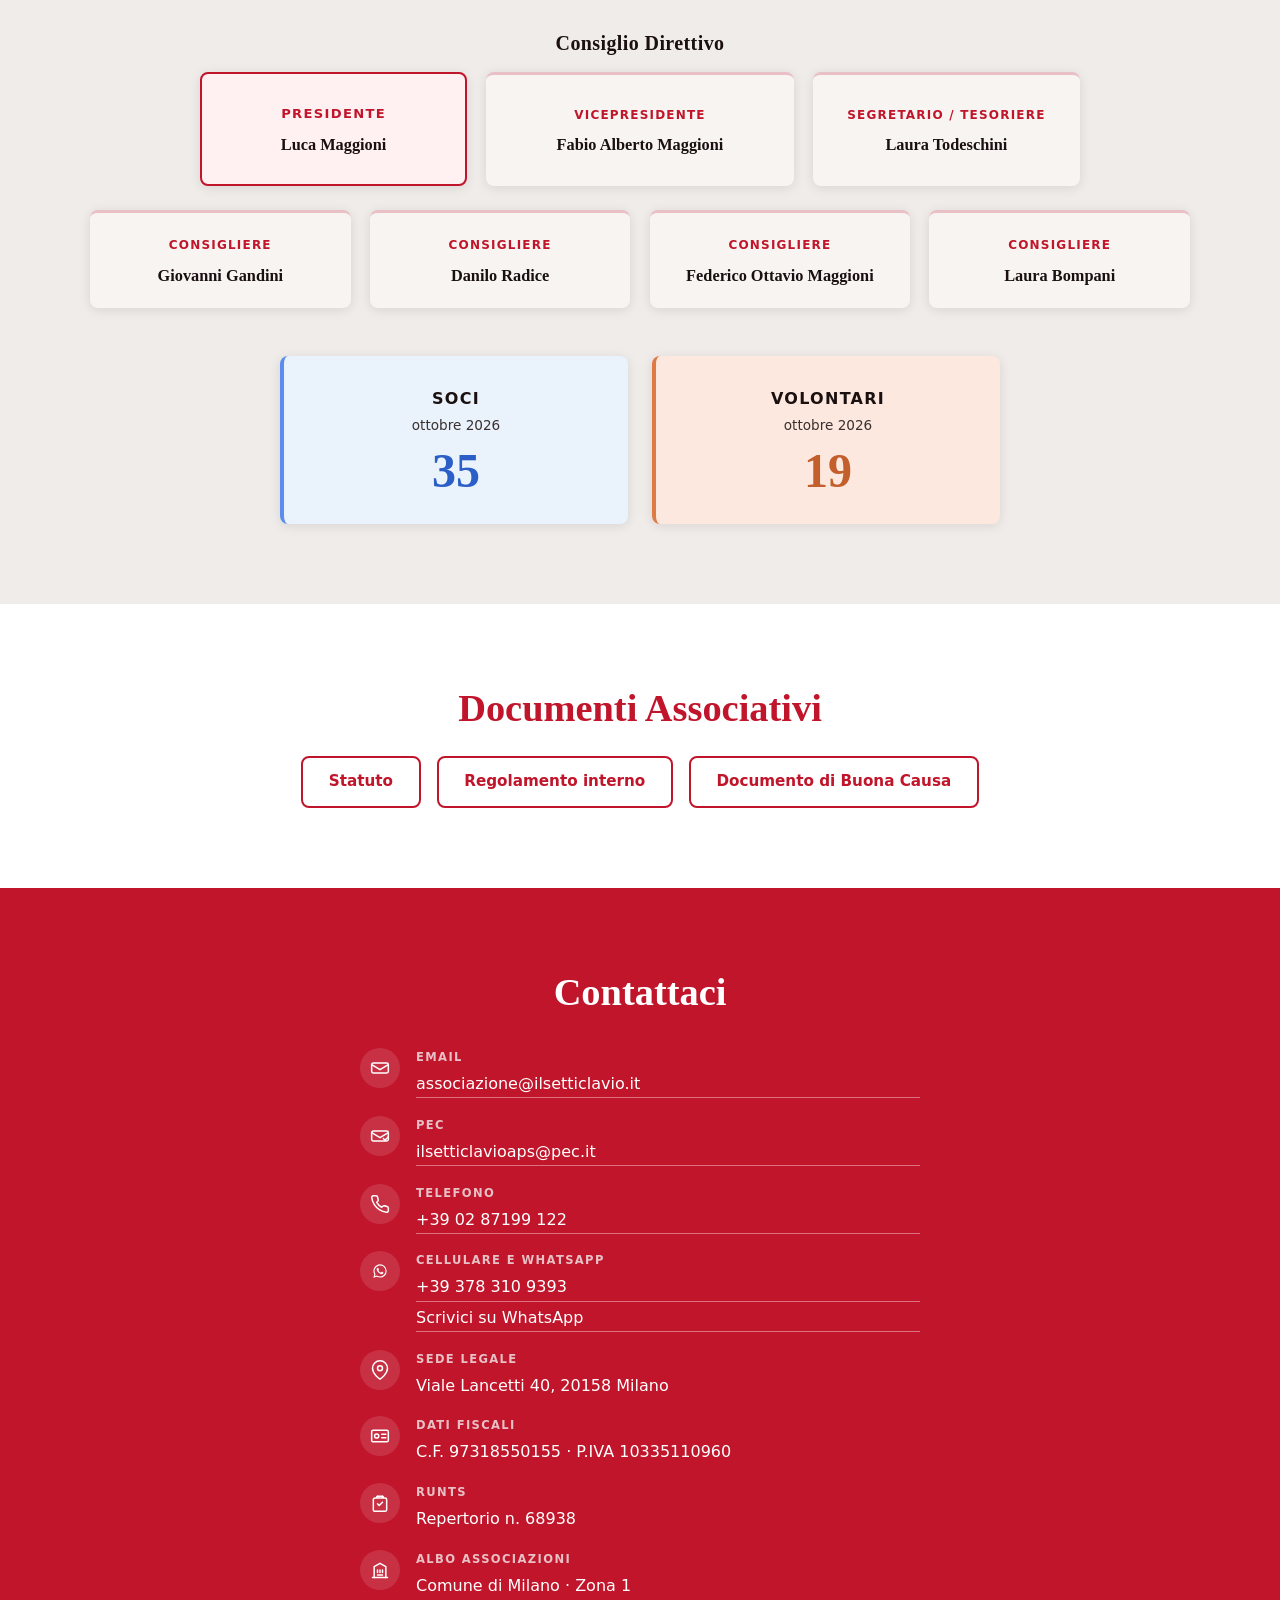
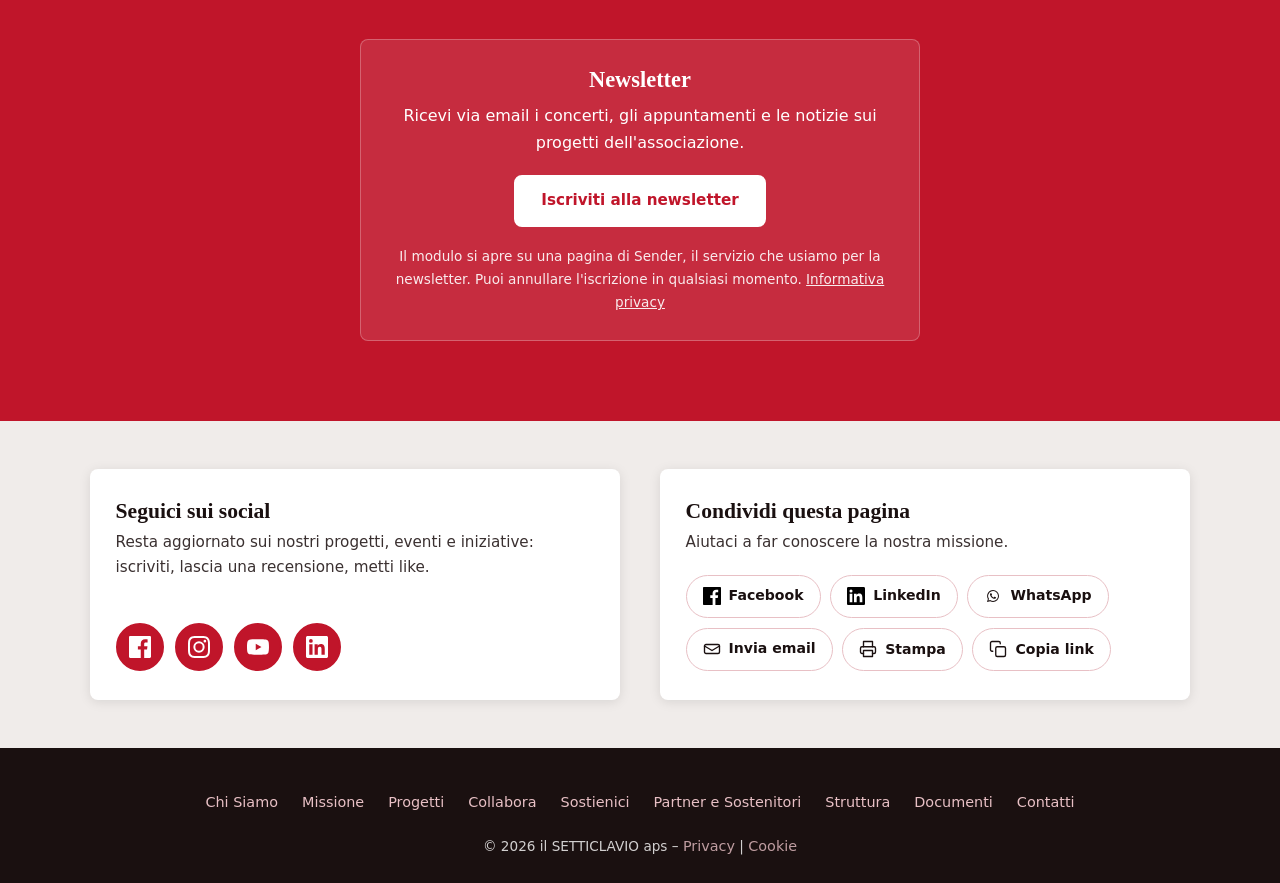
==== commit 5f0749b2: "Tolta la sede operativa di via Marsala 8 (non più attiva): home, informativa privacy, llms.txt Co-Au" ====
--- a/index.html
+++ b/index.html
@@ -66,15 +66,6 @@
       "name": "Sede legale",
       "streetAddress": "Viale Lancetti 40",
       "postalCode": "20158",
-      "addressLocality": "Milano",
-      "addressRegion": "MI",
-      "addressCountry": "IT"
-    },
-    {
-      "@type": "PostalAddress",
-      "name": "Sede operativa",
-      "streetAddress": "Via Marsala 8",
-      "postalCode": "20121",
       "addressLocality": "Milano",
       "addressRegion": "MI",
       "addressCountry": "IT"
@@ -968,7 +959,7 @@
         <div class="doc-links">
           <a href="assets/docs/Statuto-il-SETTICLAVIO-aps.pdf" target="_blank" rel="noopener noreferrer" class="btn btn-outline">Statuto</a>
           <a href="assets/docs/Regolamento-interno.pdf" target="_blank" rel="noopener noreferrer" class="btn btn-outline">Regolamento interno</a>
-          <a href="assets/docs/documento-buona-causa.pdf?v=202610252247" target="_blank" rel="noopener noreferrer" class="btn btn-outline">Documento di Buona Causa</a>
+          <a href="assets/docs/documento-buona-causa.pdf?v=202611102151" target="_blank" rel="noopener noreferrer" class="btn btn-outline">Documento di Buona Causa</a>
         </div>
       </div>
     </section>
@@ -1025,15 +1016,6 @@
                 <div>
                   <span class="contact-label">Sede legale</span>
                   <span>Viale Lancetti 40, 20158 Milano</span>
-                </div>
-              </li>
-              <li>
-                <span class="contact-icon" aria-hidden="true">
-                  <svg viewBox="0 0 24 24" fill="none" stroke="currentColor" stroke-width="1.8" stroke-linecap="round" stroke-linejoin="round"><path d="M21 10c0 7-9 13-9 13s-9-6-9-13a9 9 0 0 1 18 0z"/><circle cx="12" cy="10" r="3"/></svg>
-                </span>
-                <div>
-                  <span class="contact-label">Sede operativa</span>
-                  <span>Via Marsala 8, 20121 Milano</span>
                 </div>
               </li>
               <li>
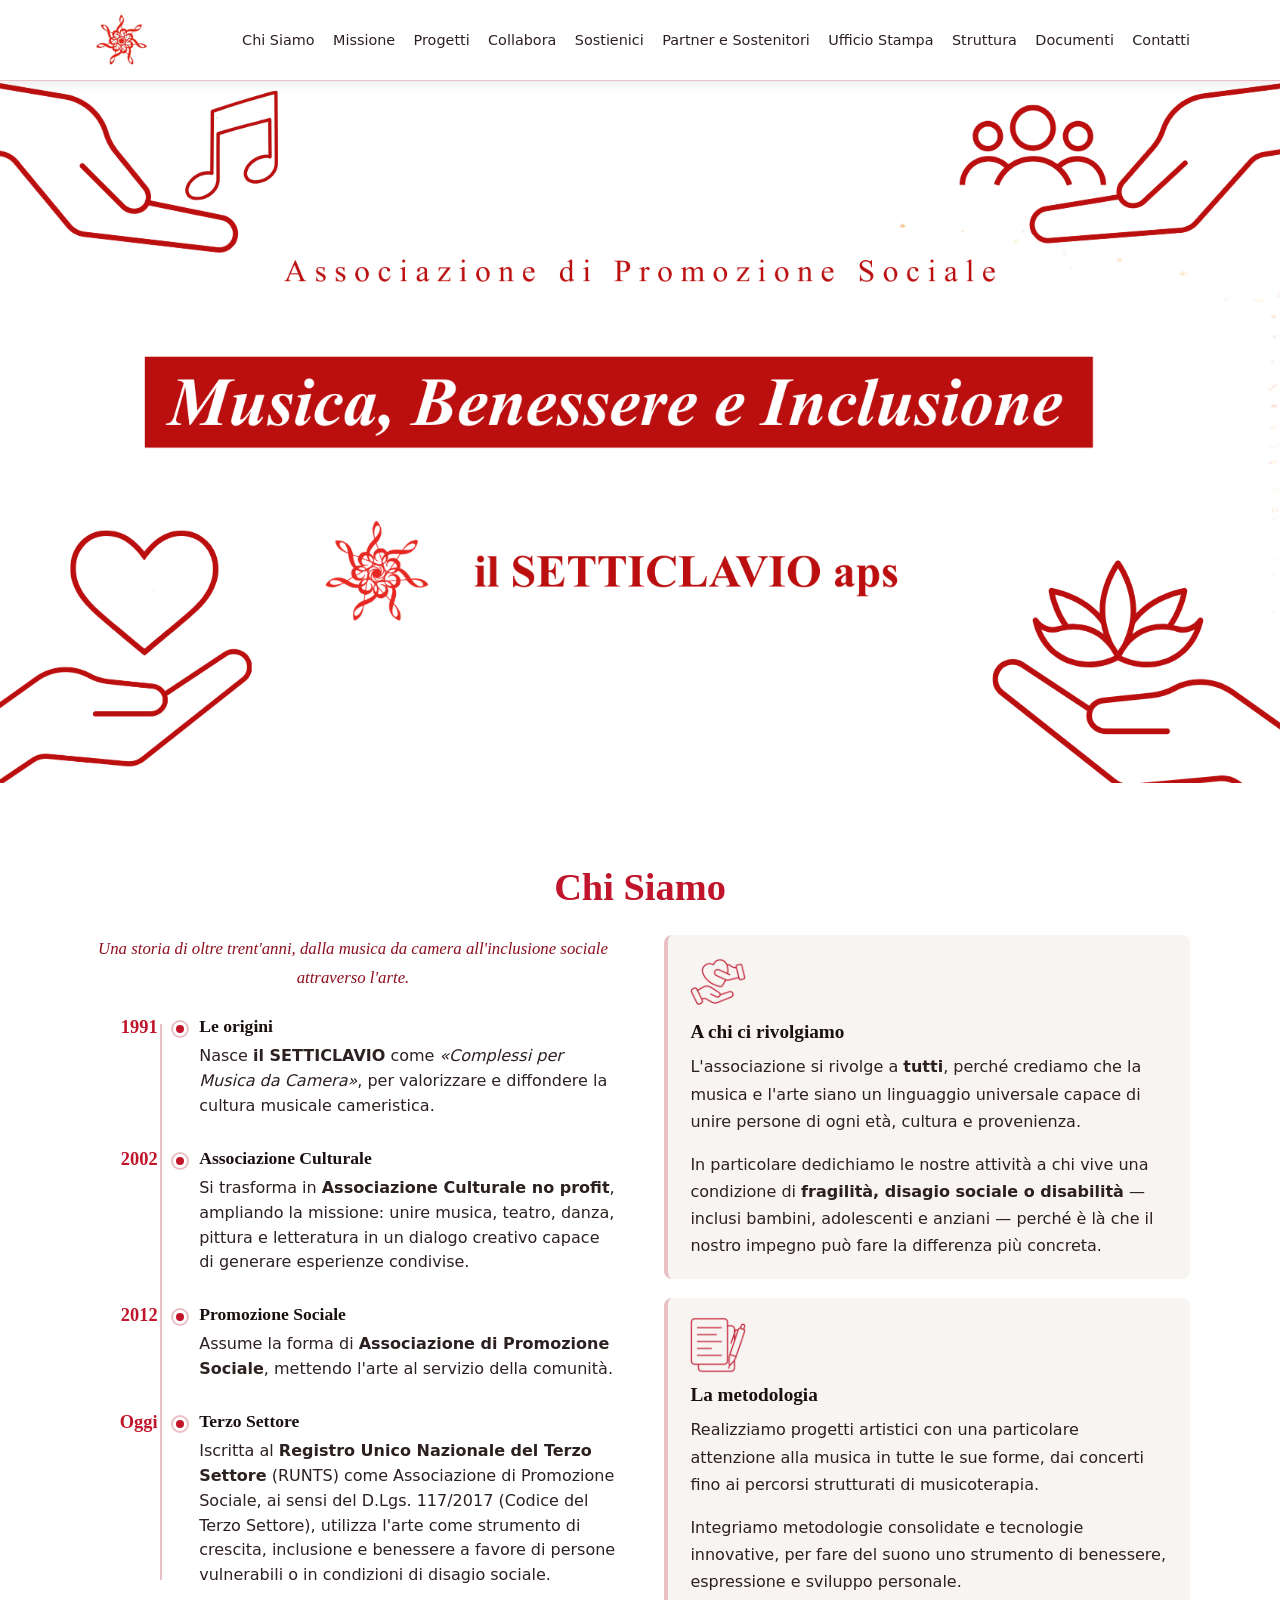
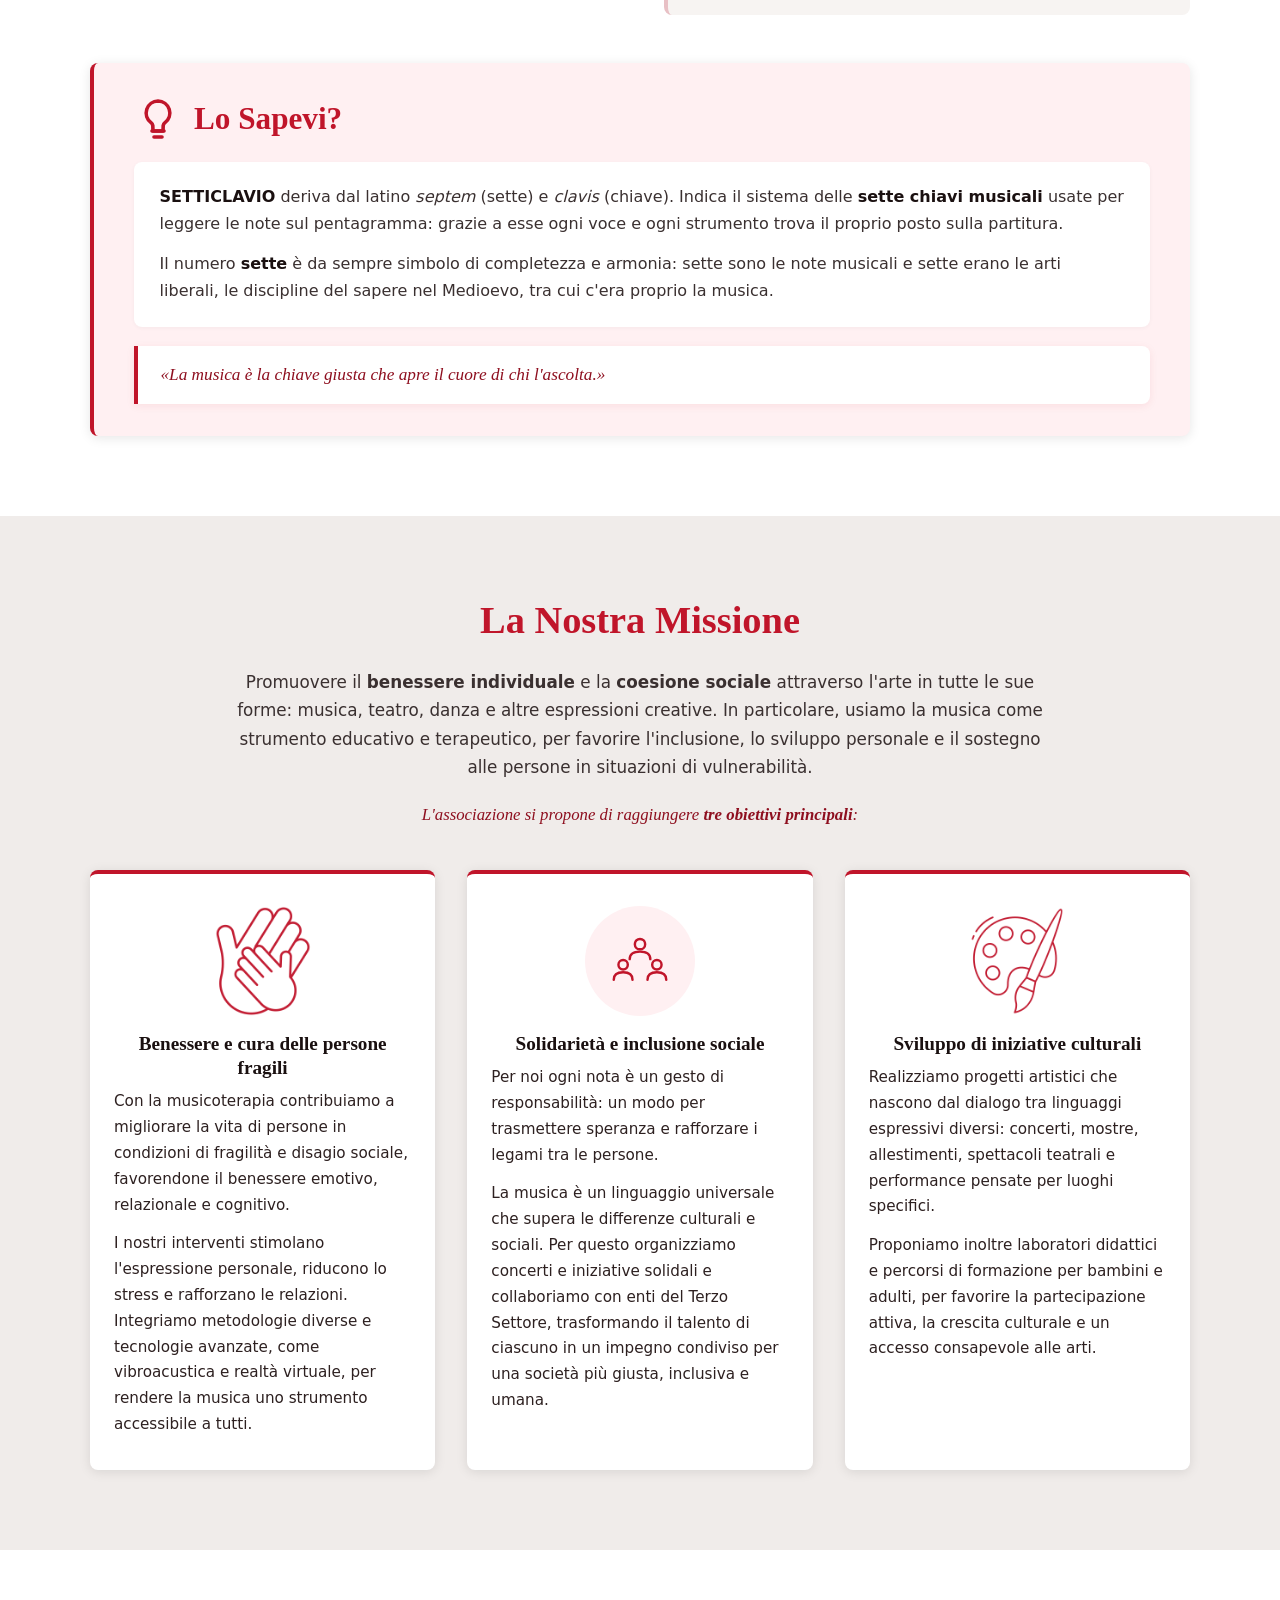
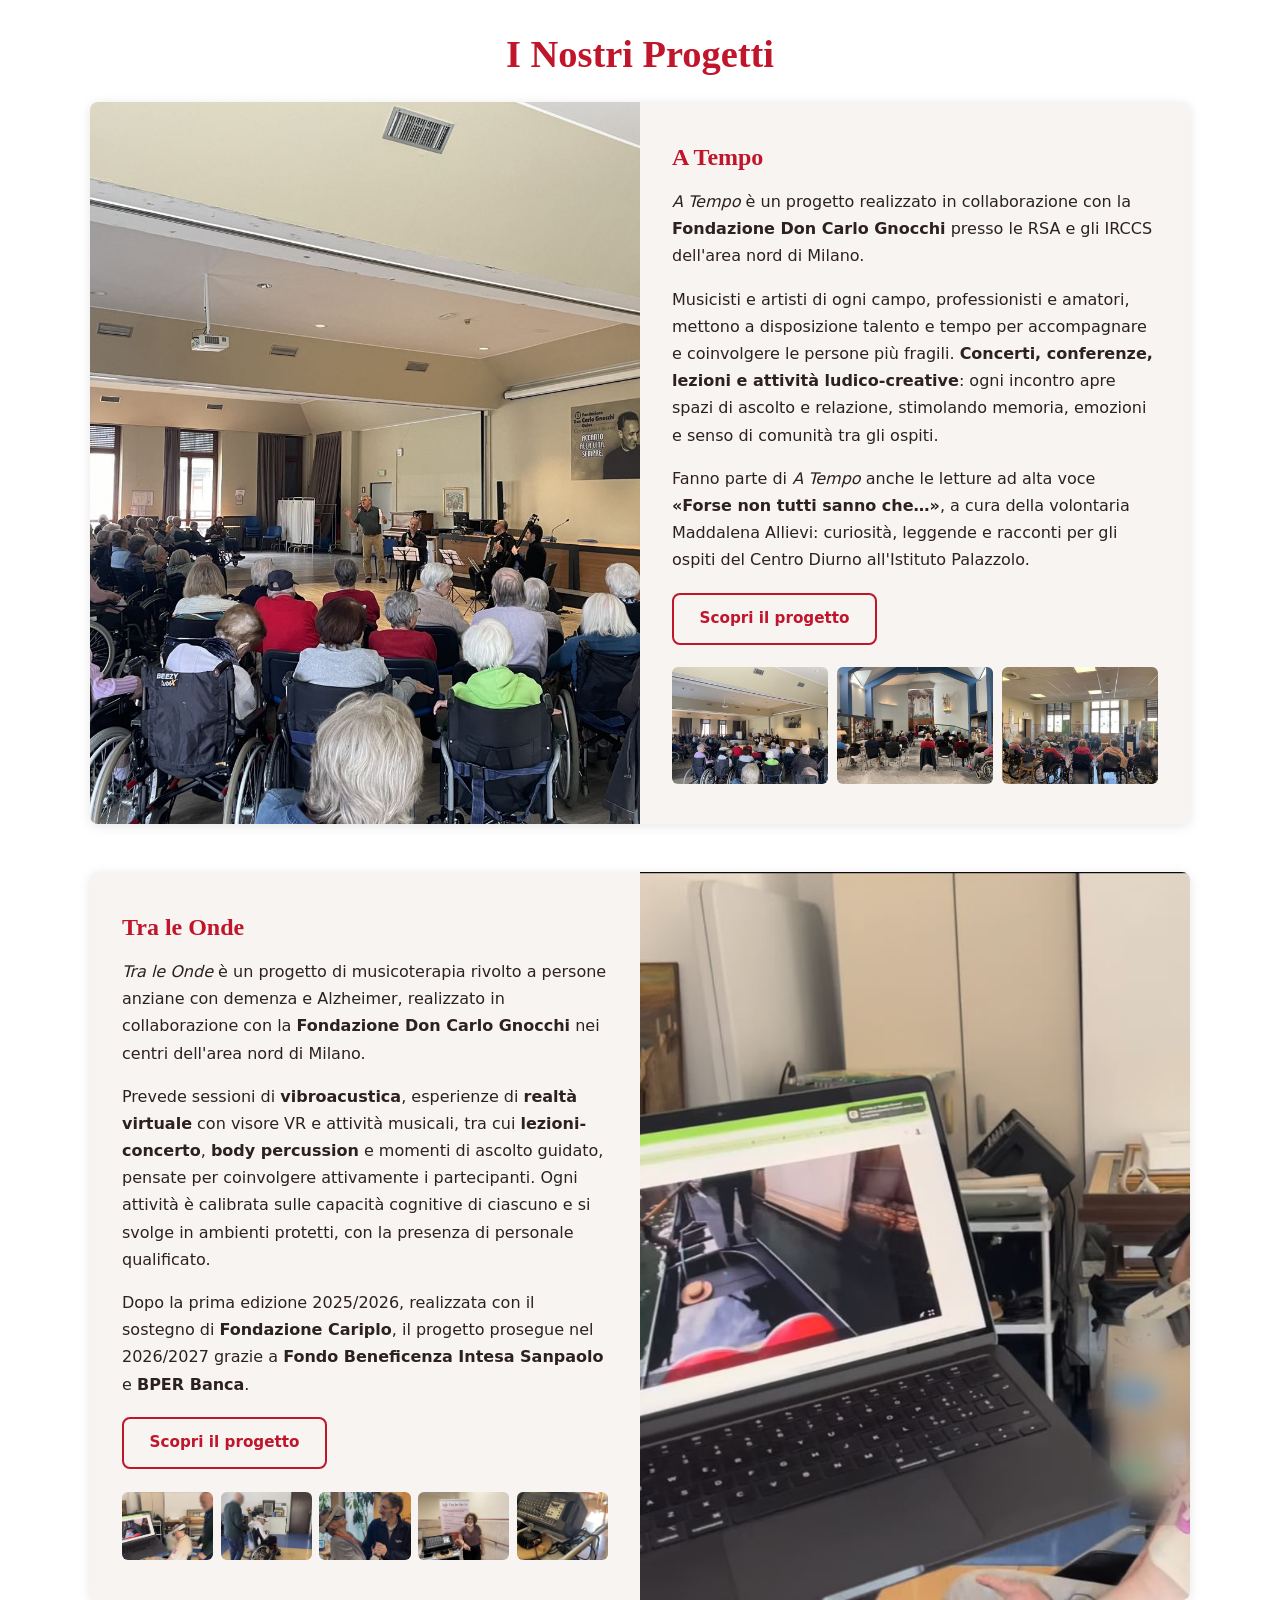
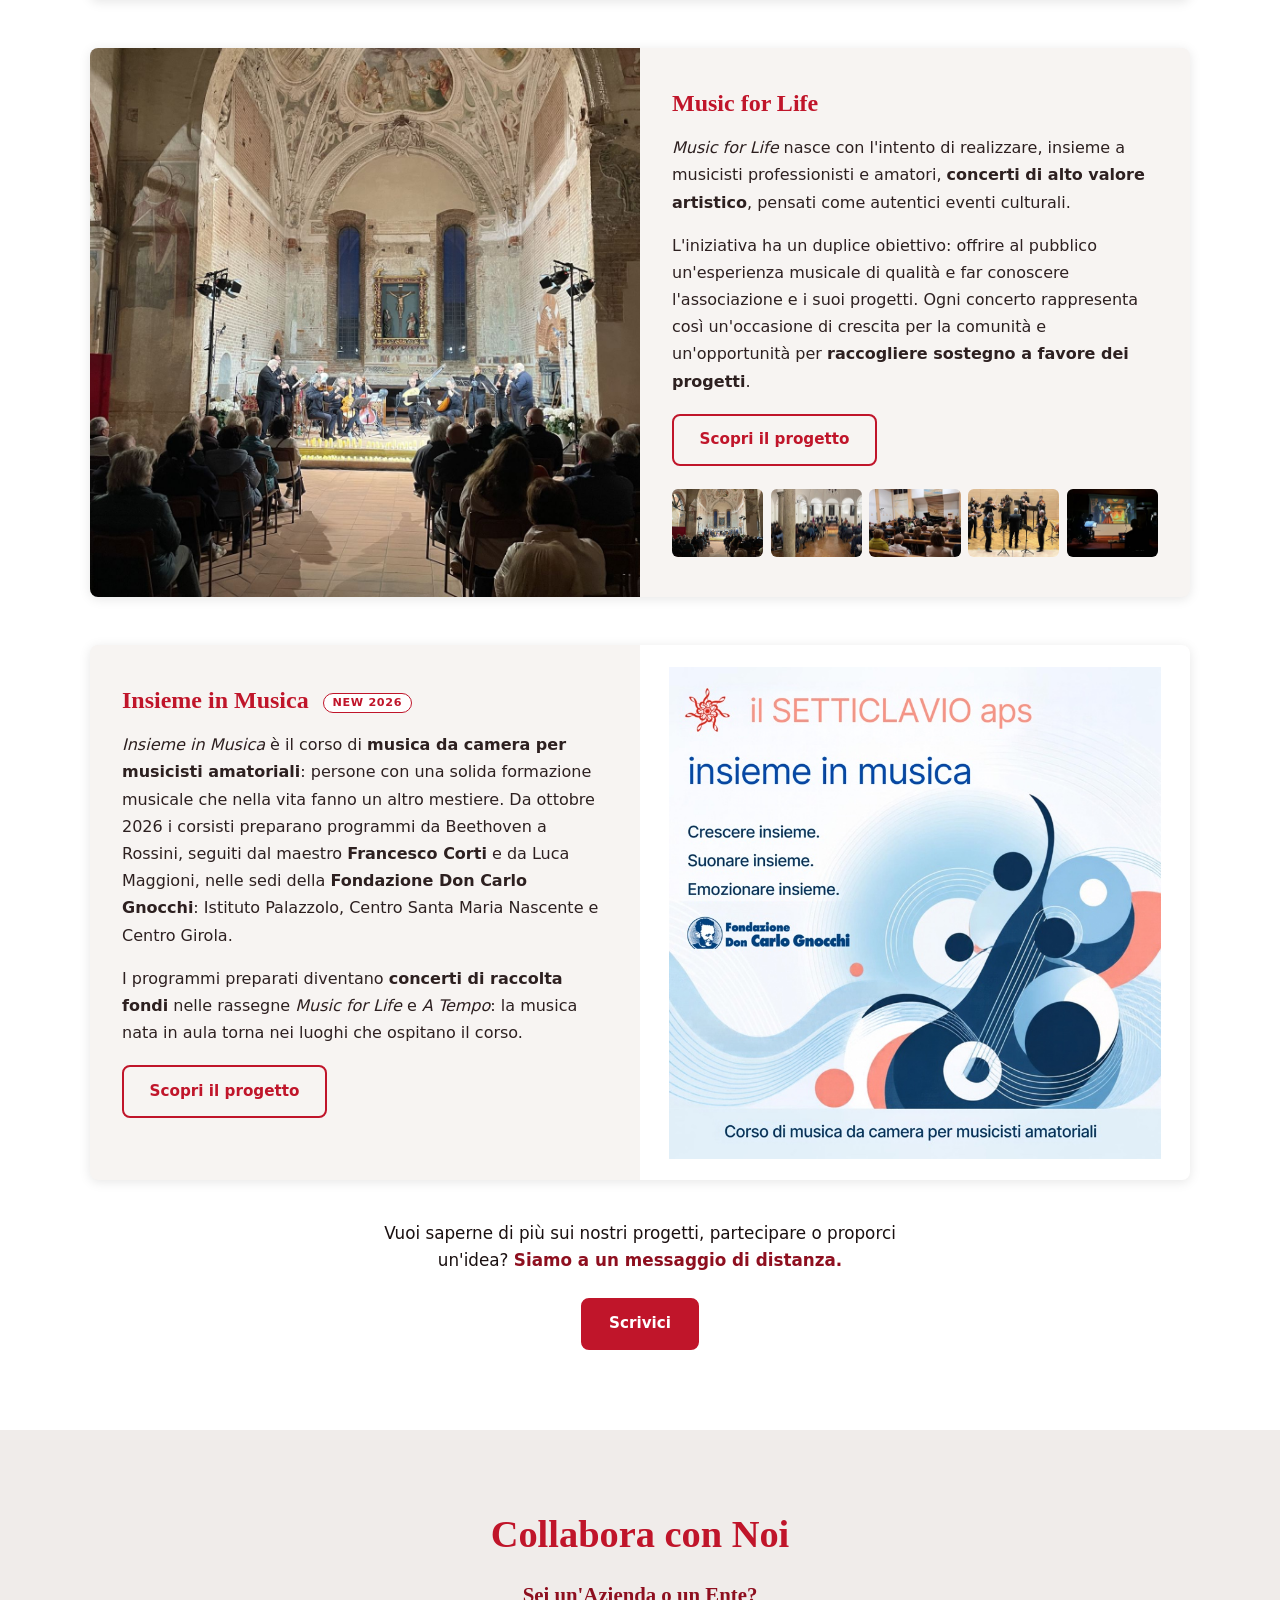
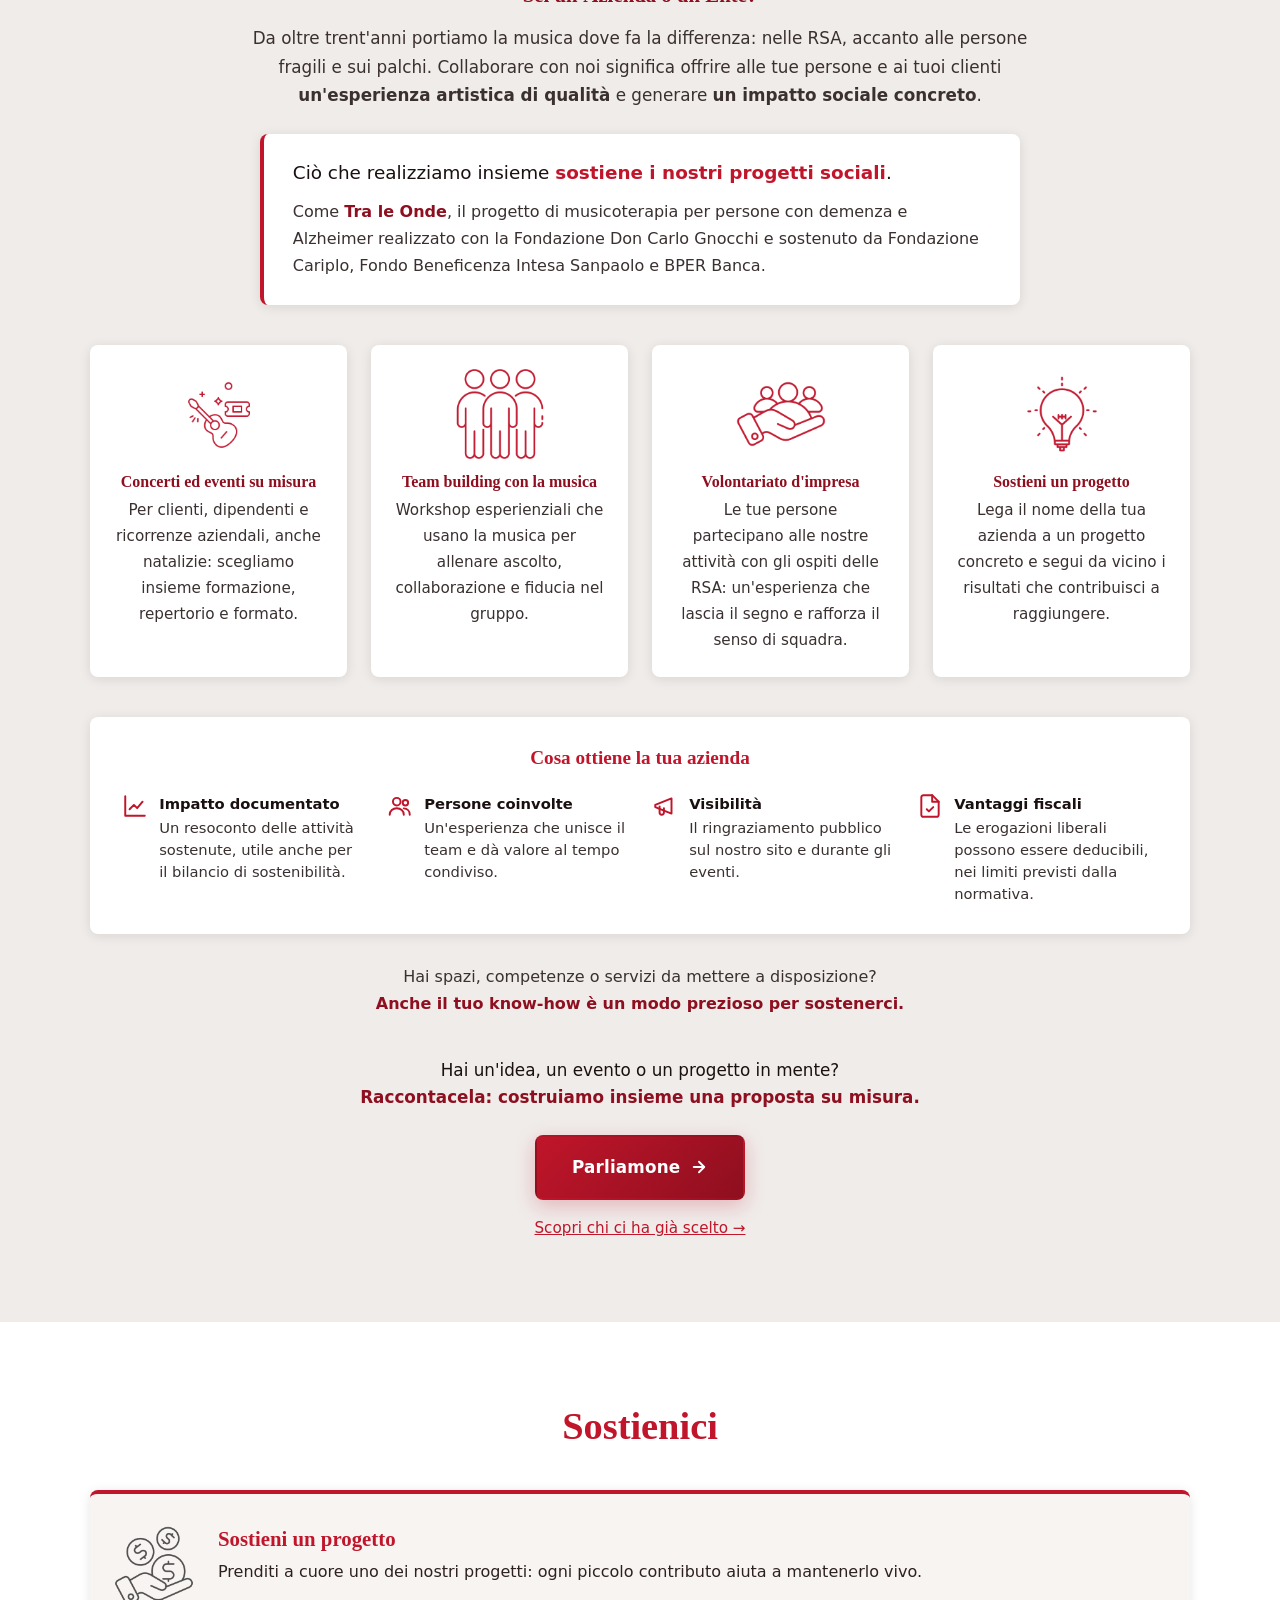
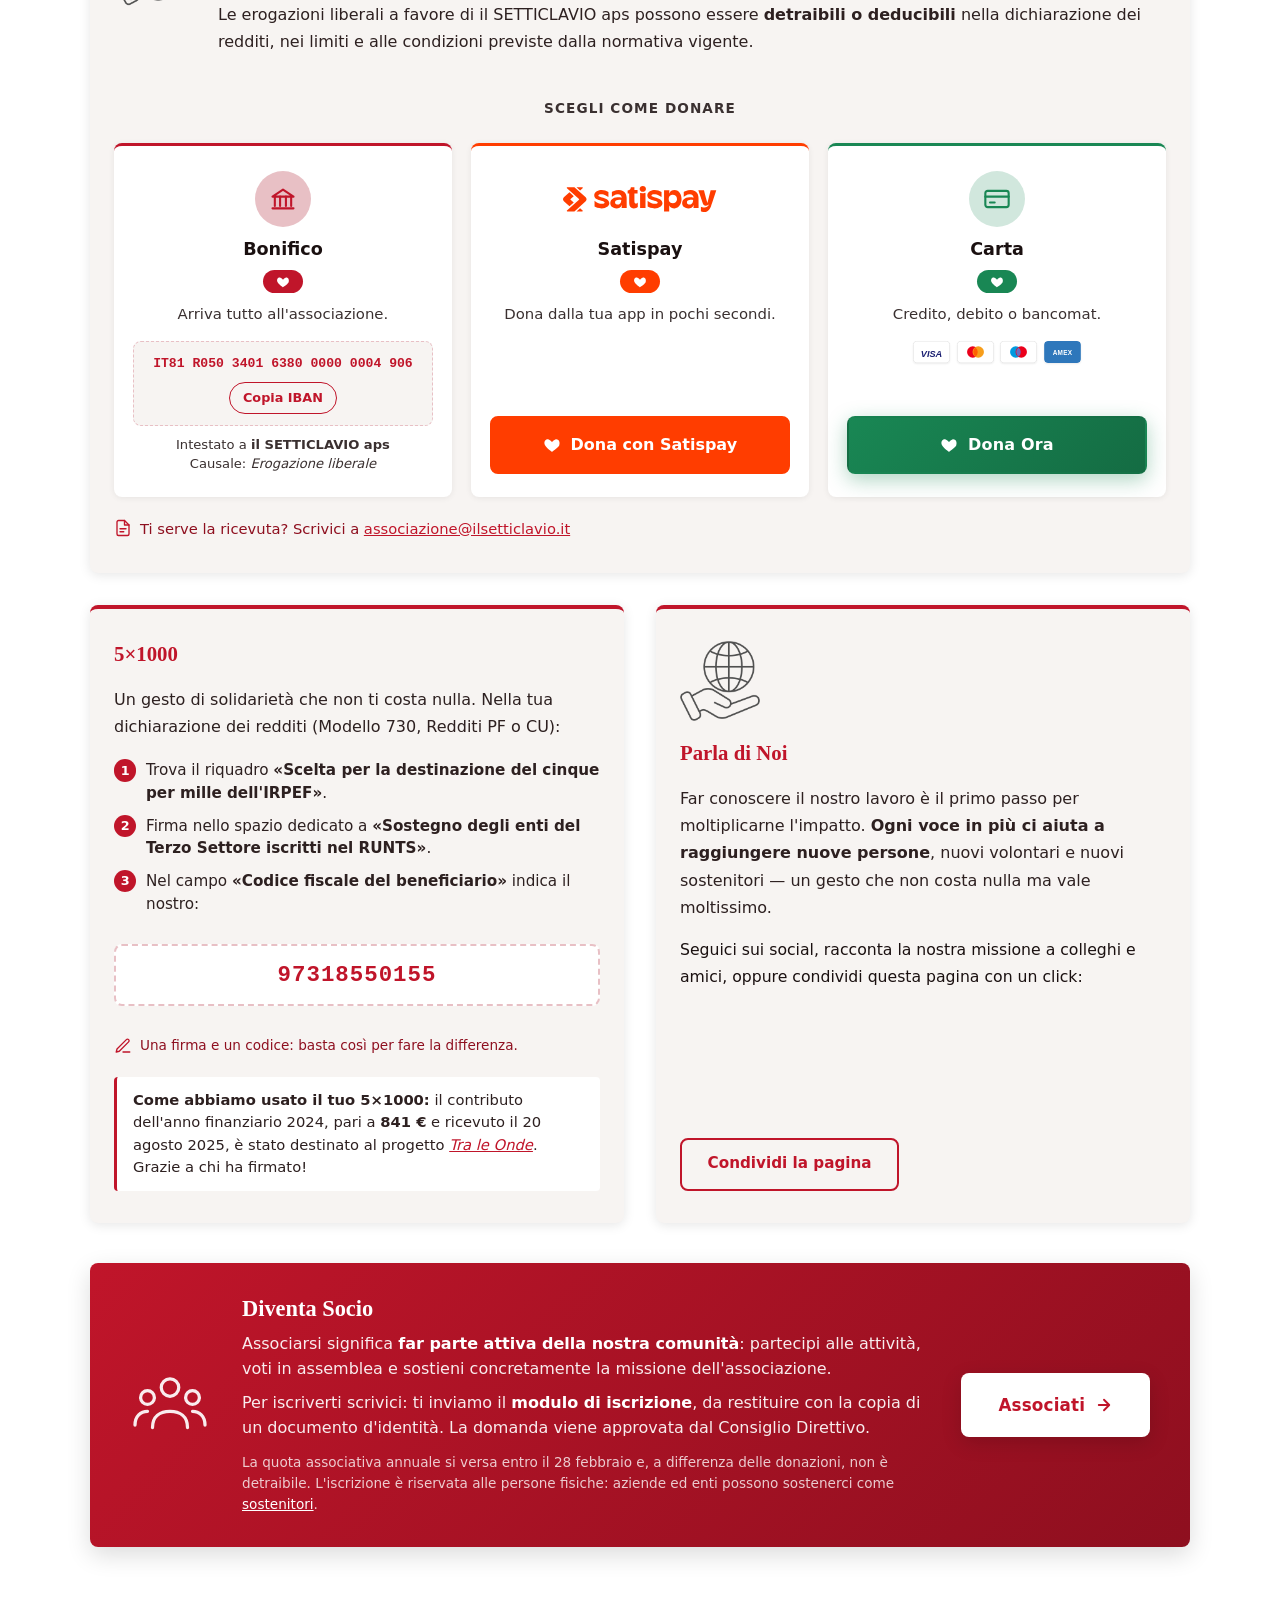
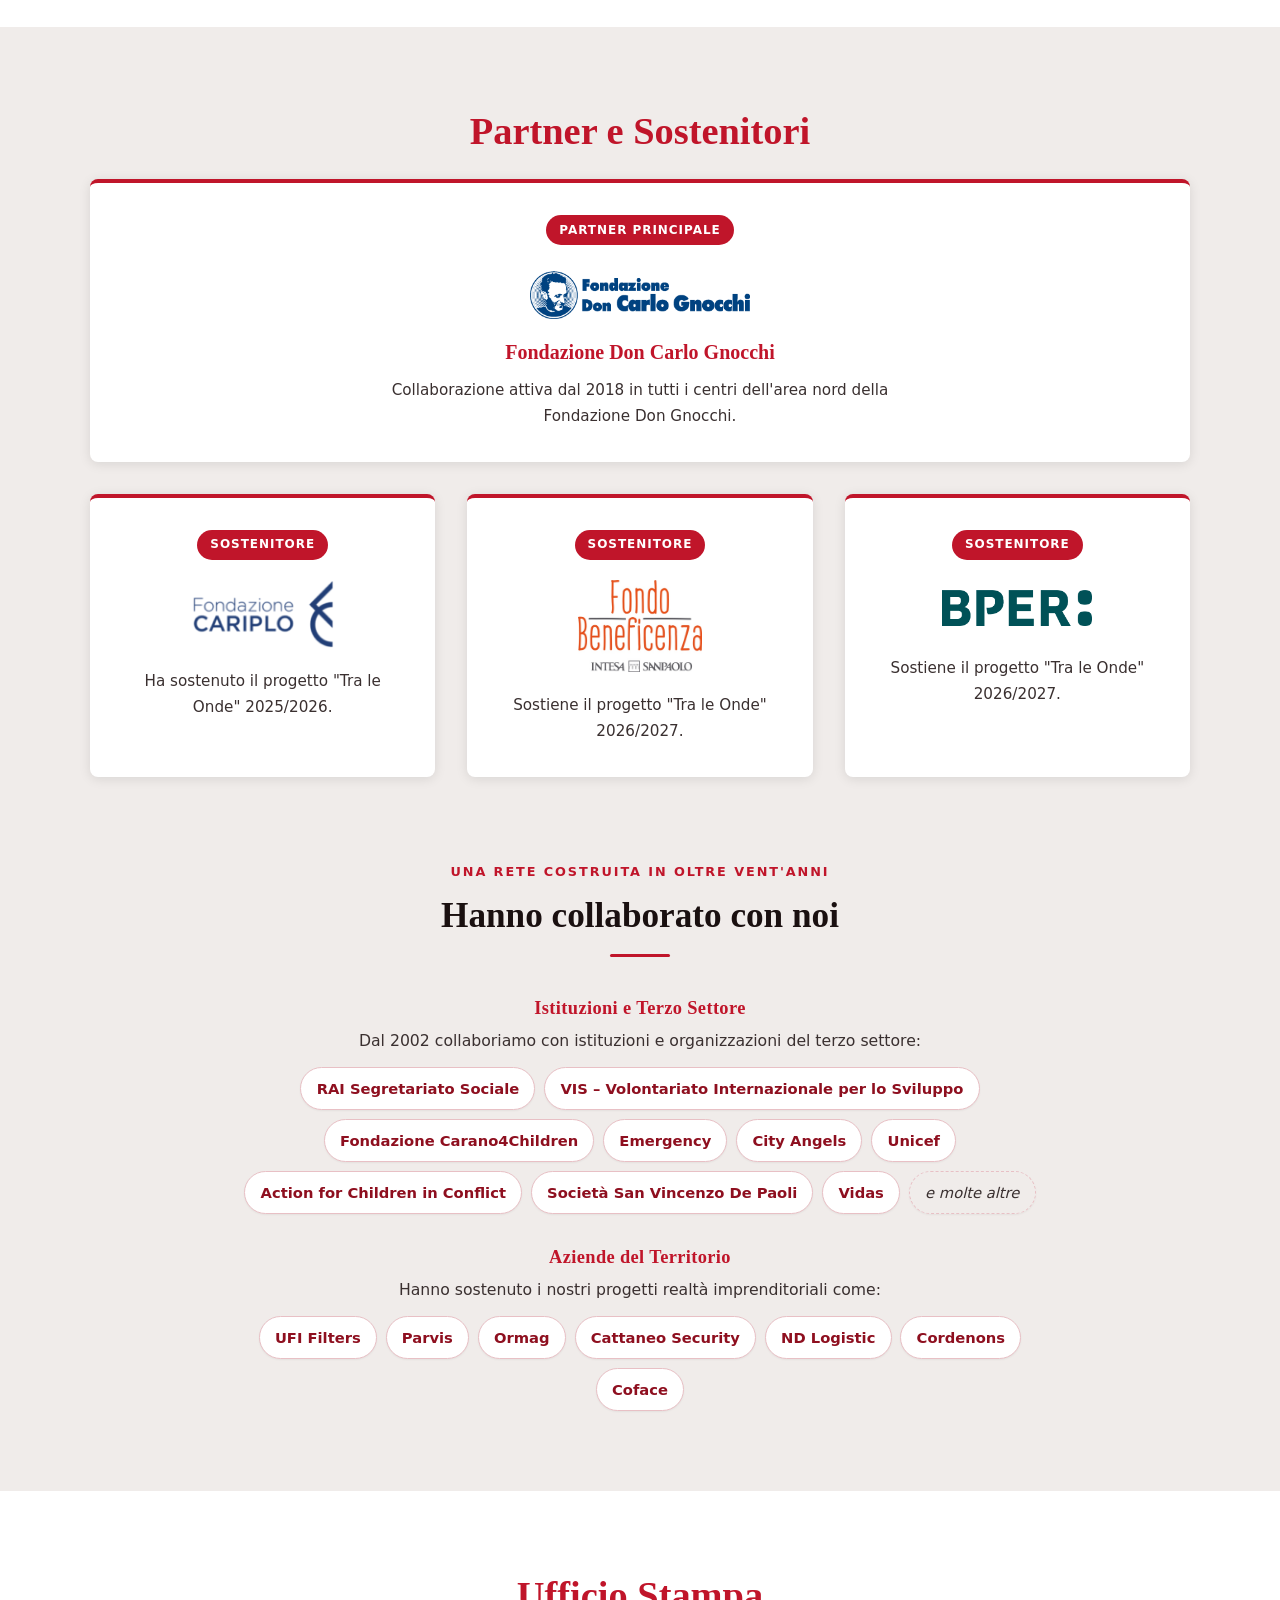
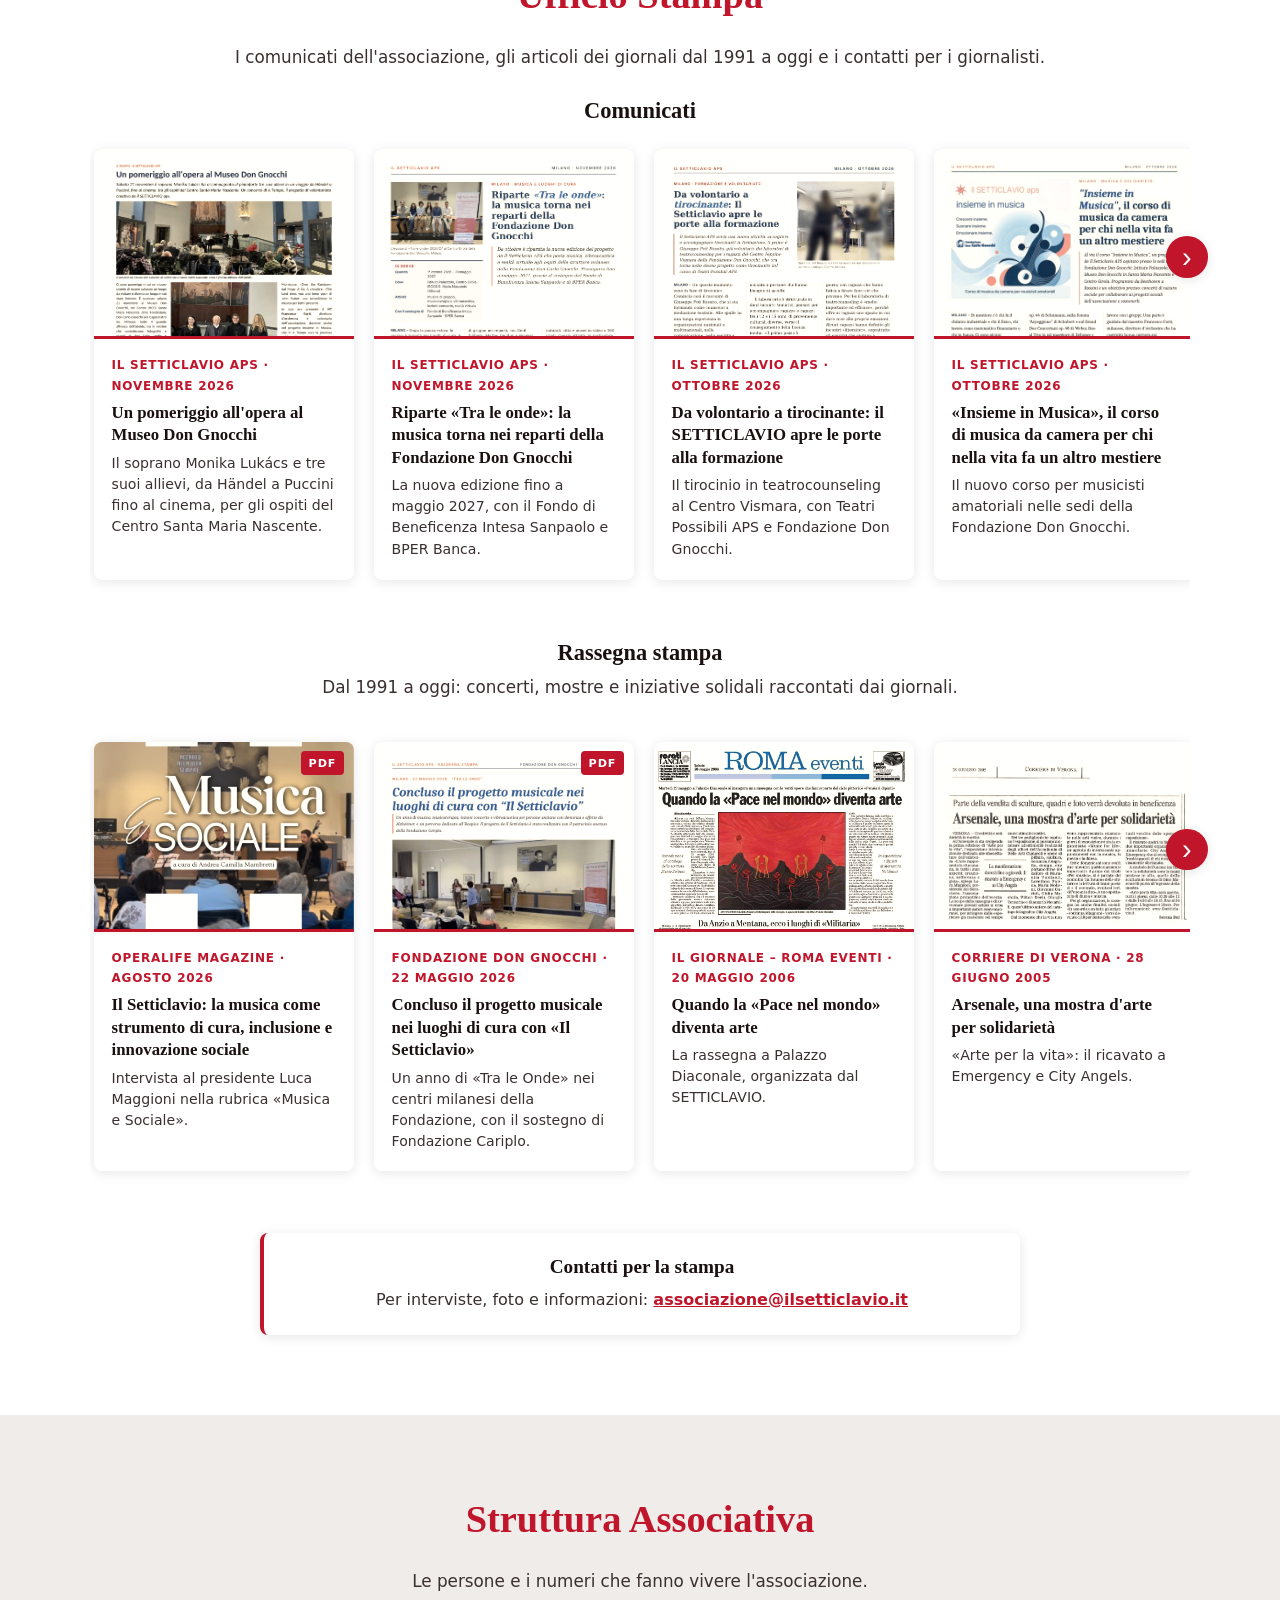
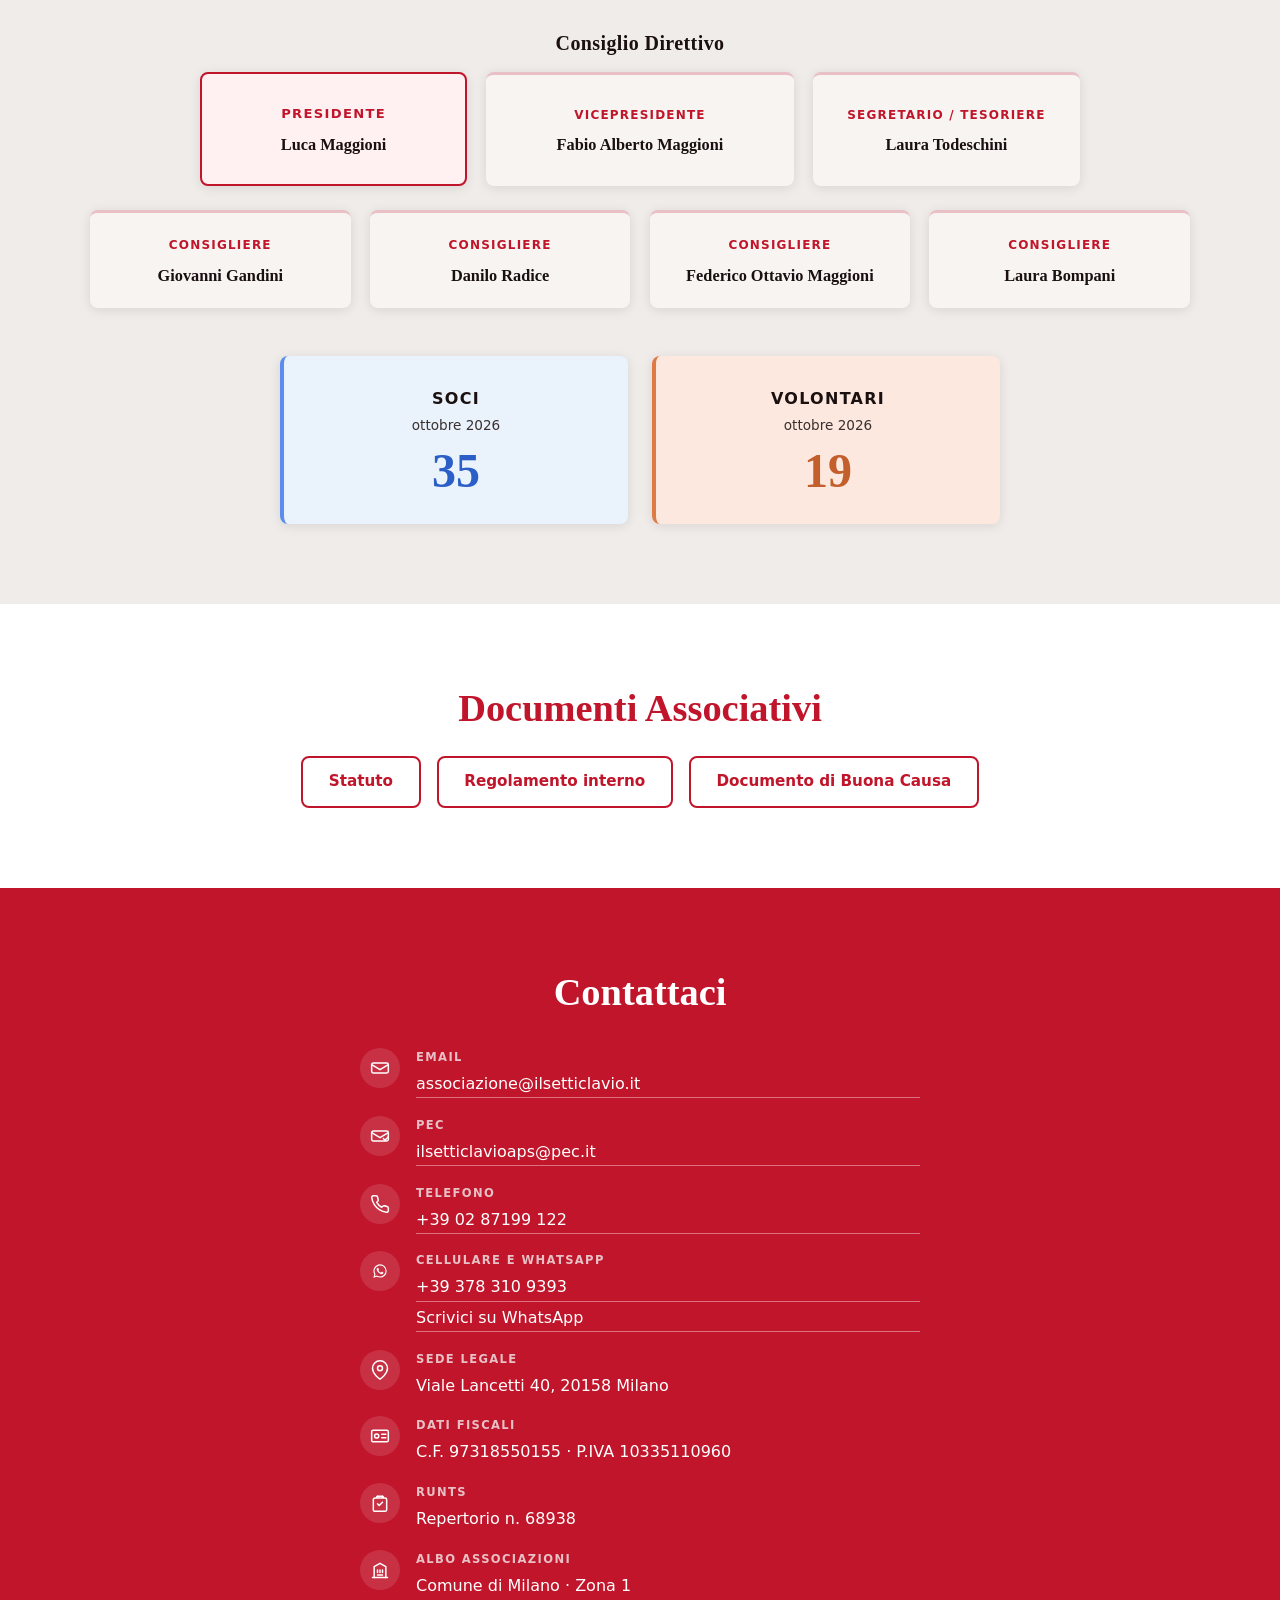
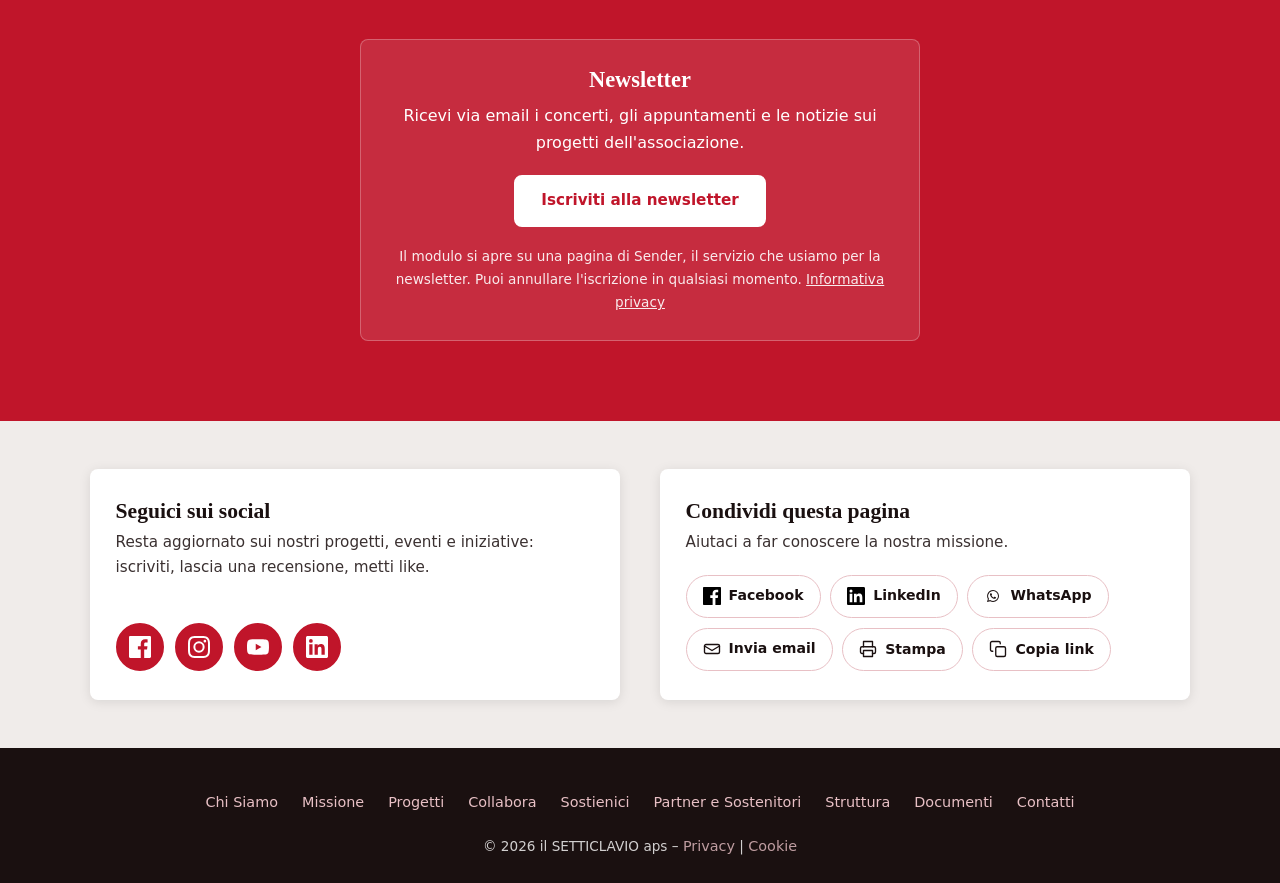
==== commit 73a15e98: "Comunicato: Un pomeriggio all'opera al Museo Don Gnocchi (novembre 2026) Scheda nei Comunicati dell'" ====
--- a/index.html
+++ b/index.html
@@ -732,6 +732,14 @@
         <div class="press-carousel">
           <button type="button" class="press-nav press-nav--prev" aria-label="Comunicati precedenti" data-press-scroll="-1">&#8249;</button>
           <div class="press-grid" tabindex="0" aria-label="Comunicati, scorri in orizzontale">
+          <a class="press-card" href="assets/images/rassegna/2026-11-a-tempo-pomeriggio-opera.jpg" data-press target="_blank" rel="noopener">
+            <span class="press-thumb"><img src="assets/images/rassegna/2026-11-a-tempo-pomeriggio-opera.jpg" alt="Comunicato: Un pomeriggio all'opera al Museo Don Gnocchi" loading="lazy" /></span>
+            <span class="press-body">
+              <span class="press-meta">il SETTICLAVIO aps · novembre 2026</span>
+              <span class="press-title">Un pomeriggio all'opera al Museo Don Gnocchi</span>
+              <span class="press-desc">Il soprano Monika Lukács e tre suoi allievi, da Händel a Puccini fino al cinema, per gli ospiti del Centro Santa Maria Nascente.</span>
+            </span>
+          </a>
           <a class="press-card" href="assets/images/rassegna/2026-11-tra-le-onde-riparte.jpg" data-press target="_blank" rel="noopener">
             <span class="press-thumb"><img src="assets/images/rassegna/2026-11-tra-le-onde-riparte.jpg" alt="Comunicato: Riparte «Tra le onde»: la musica torna nei reparti della Fondazione Don Gnocchi" loading="lazy" /></span>
             <span class="press-body">
